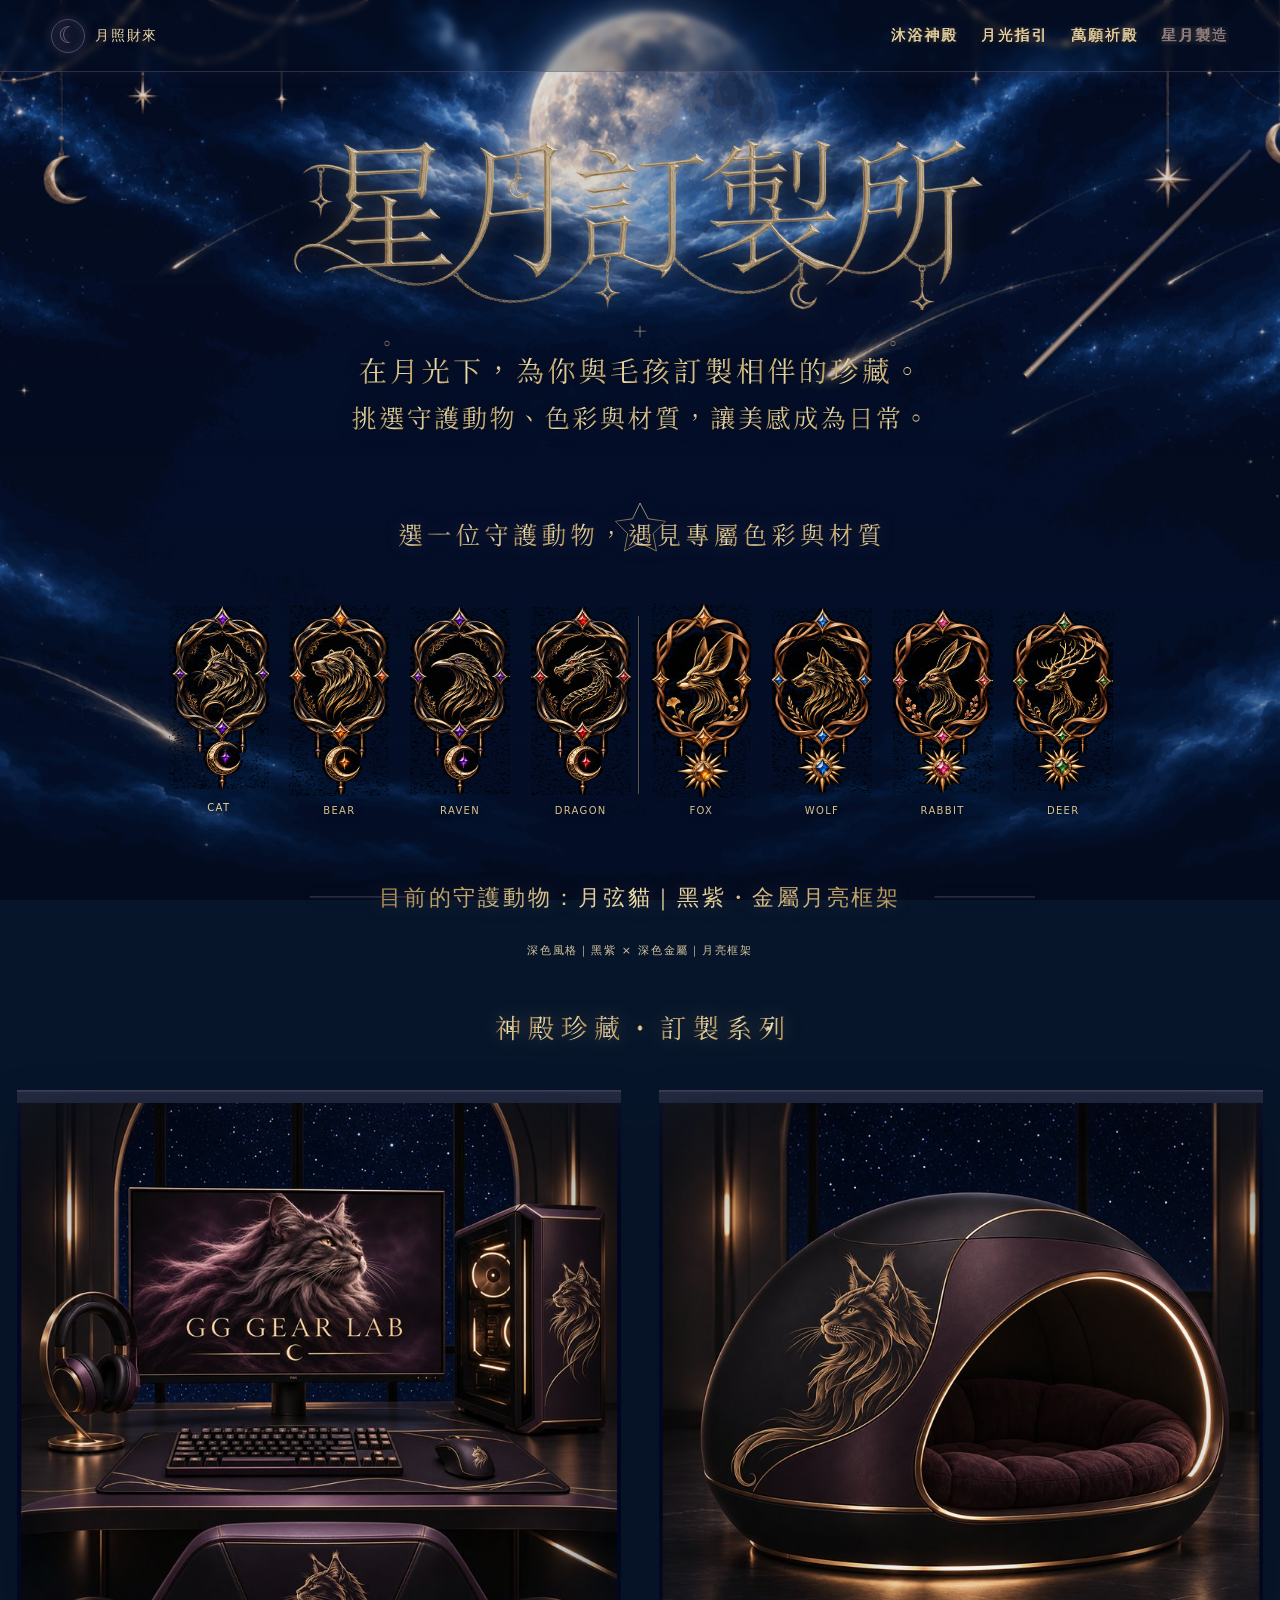
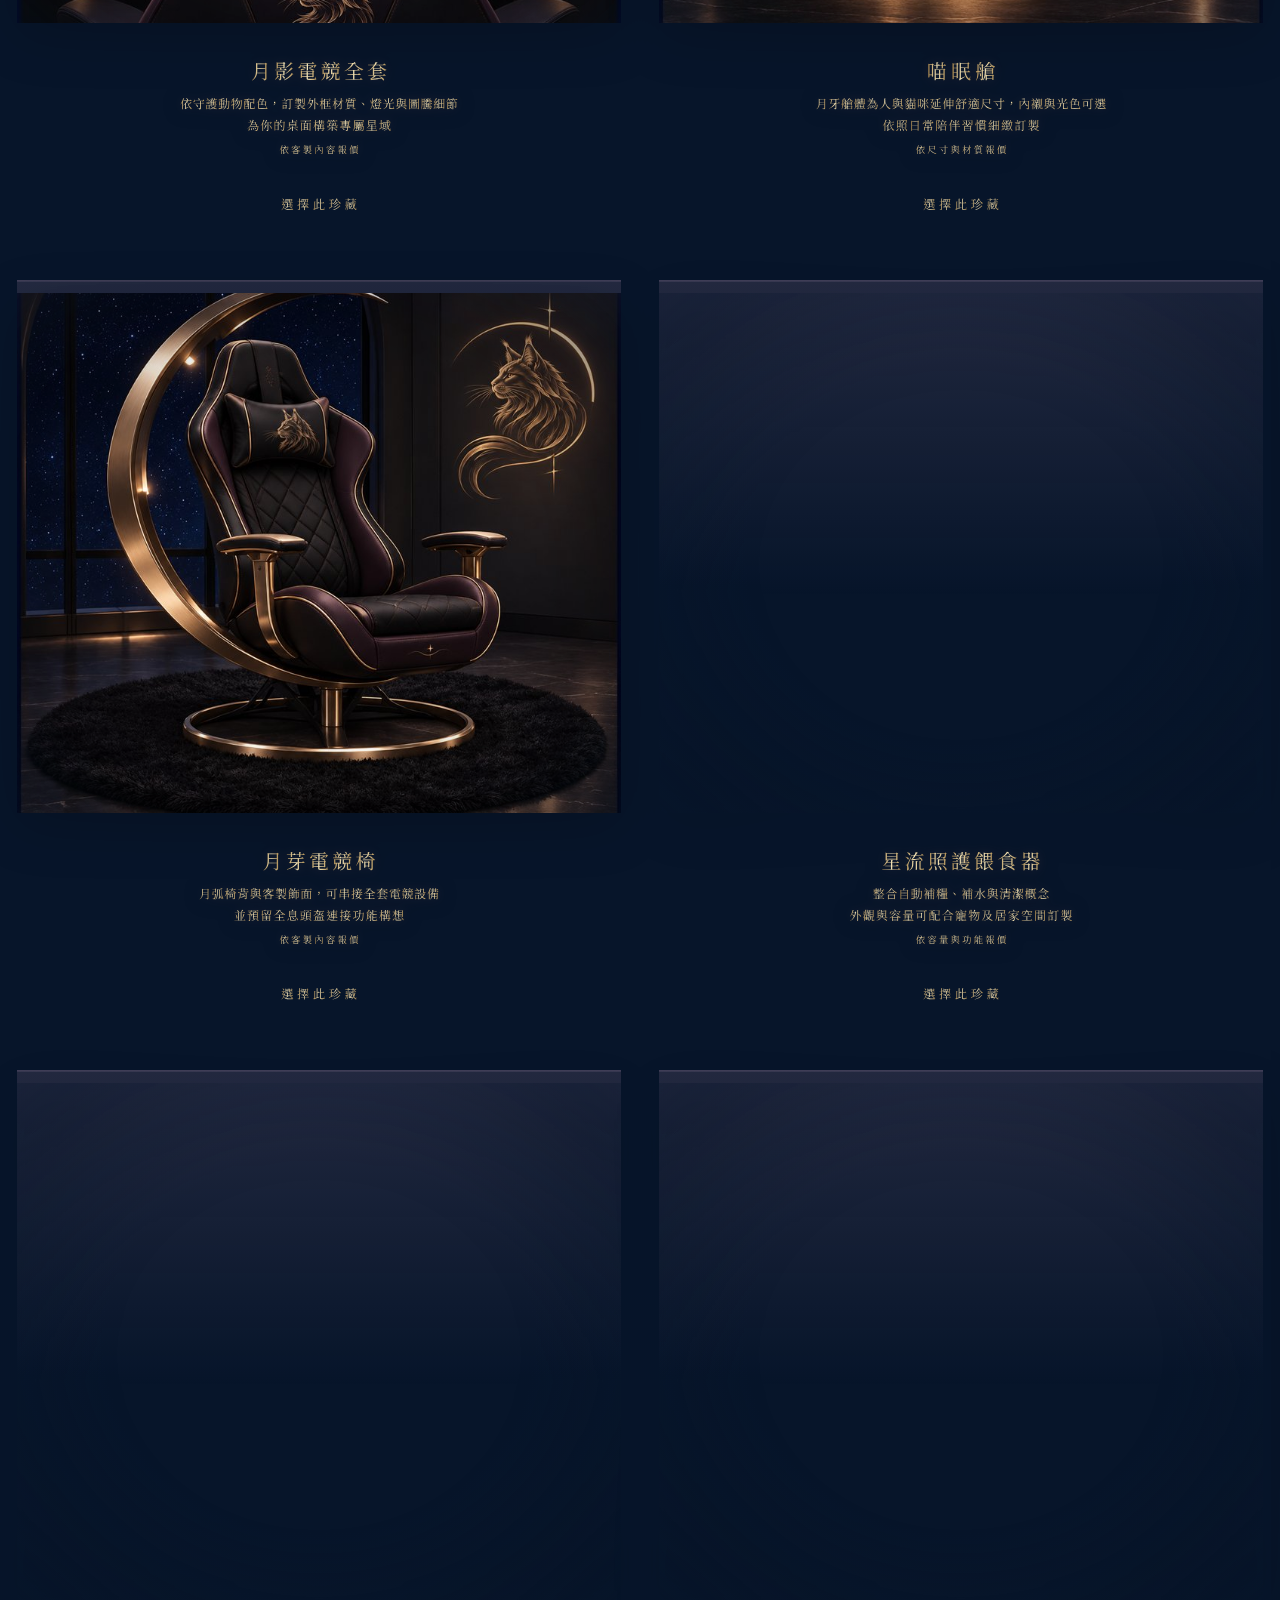
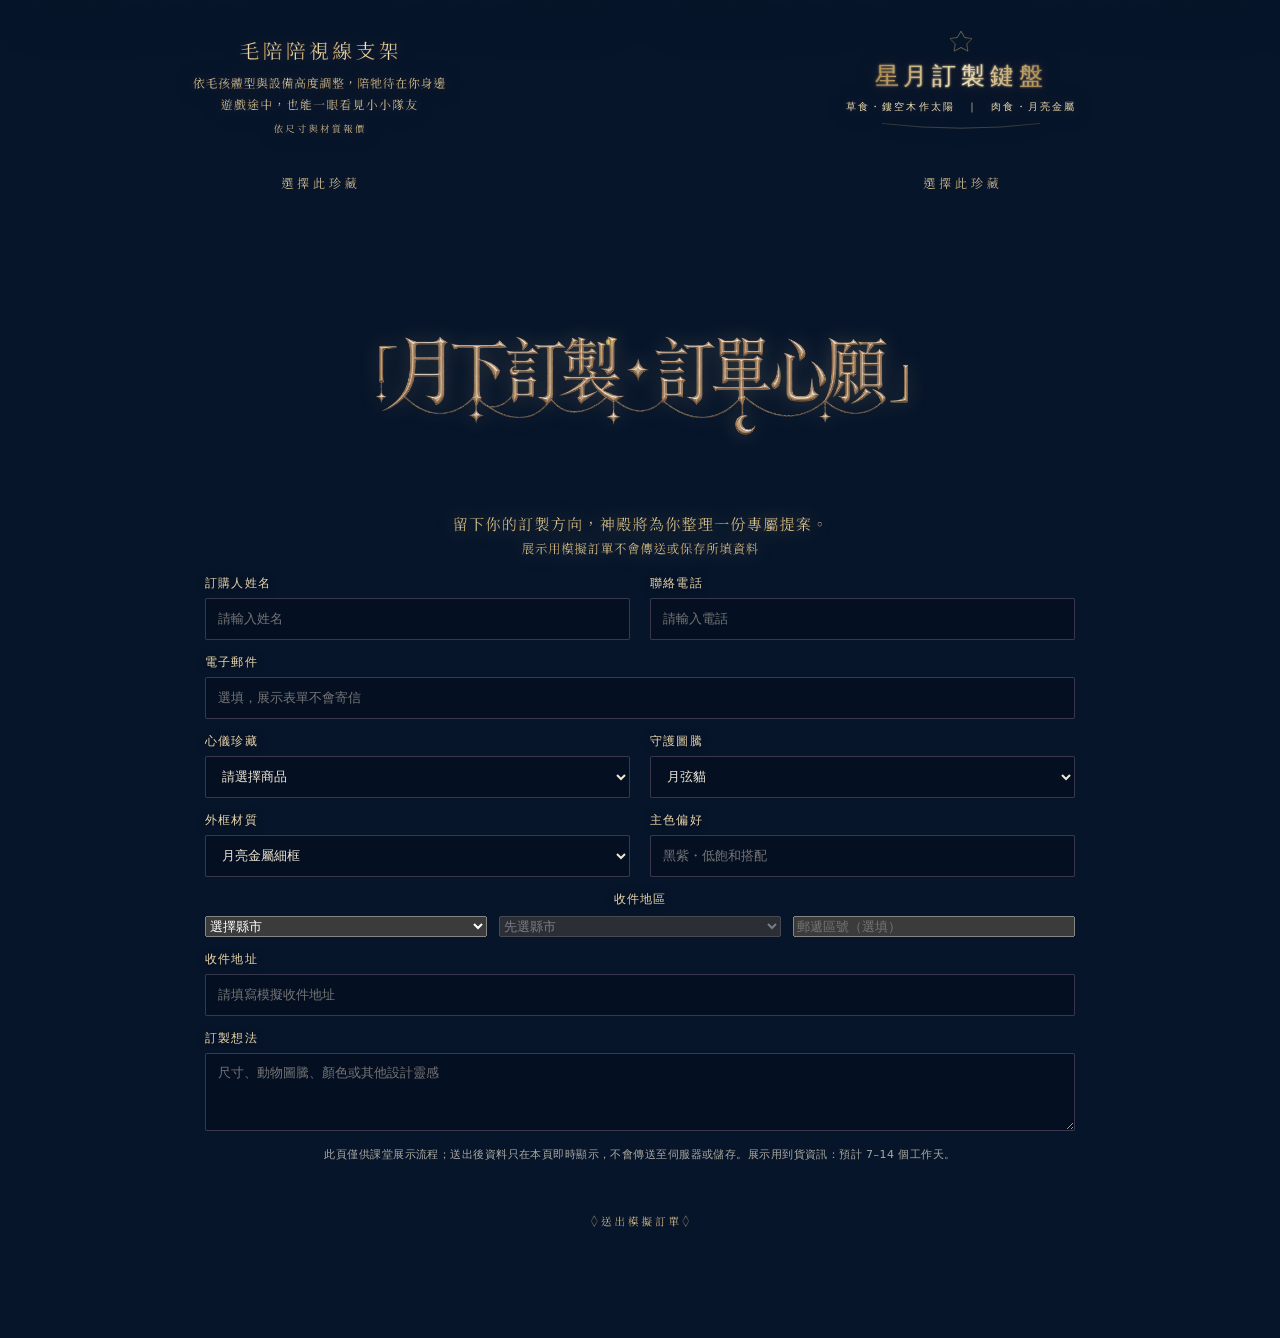
==== atelier/index.html @ c48ae385 "Restore catalogue UTF-8 and soften portal light edges" ====
<!doctype html>
<html lang="zh-Hant">
<head>
<meta charset="utf-8"><meta name="viewport" content="width=device-width, initial-scale=1">
<meta name="theme-color" content="#07152a">
<meta name="description" content="星月製造｜為你與毛孩量身構想的月下訂製珍藏。">
<title>星月製造｜月照財來</title>
<link rel="stylesheet" href="../sanctuary.css?v=20261123">
<link rel="stylesheet" href="../atmosphere.css?v=20261123">
<style>
:root{--animal:#71627f;--animal-soft:rgba(113,98,127,.24)}
body::after{background:linear-gradient(180deg,rgba(4,12,26,.1),rgba(4,12,26,.2) 48%,rgba(4,12,26,.34))}
.site-header{position:relative}
.atelier-main{width:min(1260px,calc(100% - 34px));margin:0 auto 60px}
.atelier-intro{text-align:center;padding:clamp(20px,4vw,42px) 0 10px}
.atelier-title-crop{display:block;width:min(760px,82vw);aspect-ratio:1200/310;overflow:hidden;margin:0 auto 2px;filter:drop-shadow(0 0 11px rgba(213,189,138,.3))}
.atelier-title{display:block;width:100%;height:100%;object-fit:cover;object-position:top}
.atelier-intro img.copy-art{display:block;width:min(920px,92vw);height:auto;margin:0 auto 6px;filter:drop-shadow(0 1px 8px rgba(0,0,0,.55))}
.animal-intro{margin:0 auto 18px;width:min(820px,92vw)}
.animal-intro img{display:block;width:100%;height:auto;filter:drop-shadow(0 0 8px var(--animal-soft))}
.animal-rail{display:flex;align-items:flex-start;justify-content:center;gap:clamp(9px,1.3vw,18px);width:min(100%,1040px);margin:10px auto 30px;padding:6px 0;flex-wrap:nowrap}
.animal-tab{position:relative;display:grid;justify-items:center;flex:0 0 104px;width:104px;min-width:104px;padding:0 3px 7px;border:0;background:none;color:#d5bd8a;cursor:pointer;transition:transform .25s ease,filter .25s ease}
.animal-tab[data-animal="fox"]::before{content:"";position:absolute;left:-10px;top:12px;height:178px;border-left:1px solid rgba(213,189,138,.42);box-shadow:1px 0 0 rgba(0,0,0,.38)}
.animal-art{display:block;width:100px;height:194px;margin-bottom:7px;overflow:visible}
.animal-art::before,.animal-art::after{display:none}
.animal-tag-asset{display:block;width:100%;height:100%;object-fit:contain}
.animal-label{color:#d8c38f;font:10px/1.2 system-ui,sans-serif;letter-spacing:.13em;text-shadow:0 1px 8px #020817}
.animal-tab[aria-pressed="true"] .animal-label{color:#f0d394}
.animal-tab:hover,.animal-tab:focus-visible,.animal-tab[aria-pressed="true"]{transform:translateY(-3px)}
.animal-tab:focus-visible{outline:1px solid #d5bd8a;outline-offset:4px;border-radius:3px}
.animal-welcome{width:min(790px,94vw);margin:0 auto 18px;text-align:center;color:#eadab8;font:13px/1.8 "Noto Serif TC","Songti TC","PMingLiU",serif;letter-spacing:.08em;text-shadow:0 1px 10px #020817}
.animal-welcome-art{display:block;width:min(790px,94vw);height:auto;margin:0 auto 18px;filter:drop-shadow(0 0 8px var(--animal-soft))}
.animal-material-note{margin:-8px auto 20px;color:#d8c79f;font:11px/1.8 system-ui,sans-serif;letter-spacing:.16em;text-align:center}
.section-art{display:block;width:min(560px,72vw);height:auto;margin:14px auto 22px;filter:drop-shadow(0 0 9px rgba(213,189,138,.28))}
.order-title-art{display:block;width:min(760px,86vw);height:auto;object-fit:contain;margin:14px auto 22px;filter:drop-shadow(0 0 10px rgba(213,189,138,.34))}
.product-grid{display:grid;grid-template-columns:repeat(2,minmax(0,1fr));gap:clamp(18px,3vw,40px);align-items:start}
.product{--product-accent:var(--animal);position:relative;min-width:0;text-align:center;padding:12px 0 15px;border-top:1px solid color-mix(in srgb,var(--animal) 54%,transparent);box-shadow:inset 0 1px 0 var(--animal-soft);background:linear-gradient(180deg,var(--animal-soft),transparent 42%);transition:border-color .45s ease,box-shadow .45s ease,background .45s ease}
.product-media{position:relative;overflow:visible;margin:0 auto 12px;line-height:0;filter:drop-shadow(0 12px 26px rgba(0,0,0,.2))}
.product-media::after{content:"";position:absolute;inset:0;pointer-events:none;background:radial-gradient(ellipse 74% 76% at center,transparent 48%,rgba(7,21,42,.18) 69%,rgba(7,21,42,.58) 100%);-webkit-mask-image:radial-gradient(ellipse 86% 88% at center,#000 48%,rgba(0,0,0,.85) 72%,transparent 100%);mask-image:radial-gradient(ellipse 86% 88% at center,#000 48%,rgba(0,0,0,.85) 72%,transparent 100%);mix-blend-mode:multiply}
.product-media img{display:block;width:100%;height:auto;max-height:520px;object-fit:cover;transition:transform .65s ease;-webkit-mask-image:radial-gradient(ellipse 86% 88% at center,#000 48%,rgba(0,0,0,.94) 63%,rgba(0,0,0,.66) 80%,transparent 100%);mask-image:radial-gradient(ellipse 86% 88% at center,#000 48%,rgba(0,0,0,.94) 63%,rgba(0,0,0,.66) 80%,transparent 100%)}
.product:hover .product-media img{transform:scale(1.018)}
.product h3{margin:7px 0 4px;color:#f0dfb6;font:400 clamp(17px,2.1vw,23px)/1.5 "Noto Serif TC","Songti TC","PMingLiU",serif;letter-spacing:.12em;text-shadow:0 1px 12px #020817}
.product p{max-width:490px;margin:4px auto 0;color:rgba(239,229,207,.9);font:13px/1.9 "Noto Serif TC","Songti TC","PMingLiU",serif;letter-spacing:.06em;text-shadow:0 1px 10px #020817}
.product .price{margin-top:6px;color:#ddc99c;font-size:12px;letter-spacing:.1em}
.product-copy-art{display:block;width:min(620px,96%);height:auto;margin:4px auto 3px;filter:drop-shadow(0 1px 9px rgba(0,0,0,.55)) drop-shadow(0 0 5px var(--animal-soft))}
.product button,.order-submit{margin:12px 0 0;padding:9px 17px;border:1px solid color-mix(in srgb,var(--animal) 68%,transparent);background:rgba(5,14,28,.22);color:#f2e5c7;font:12px "Noto Serif TC","Songti TC","PMingLiU",serif;letter-spacing:.12em;cursor:pointer;transition:background .3s,box-shadow .3s,transform .3s}
.product button,.order-submit{border:0;background:transparent;padding:2px 8px}
.product button img,.order-submit img{display:block;width:180px;max-width:52vw;height:auto;margin:auto;transition:filter .3s,transform .3s}
.product button:hover,.product button:focus-visible,.order-submit:hover,.order-submit:focus-visible{background:rgba(5,14,28,.46);box-shadow:0 0 19px var(--animal-soft);transform:translateY(-2px);outline:none}
.product button:hover img,.product button:focus-visible img,.order-submit:hover img,.order-submit:focus-visible img{filter:drop-shadow(0 0 9px var(--animal));transform:scale(1.035)}
.order-area{width:min(890px,100%);margin:54px auto 0;padding:14px 10px 28px}
.order-area>img{display:block;width:min(580px,82vw);height:auto;margin:0 auto 4px;filter:drop-shadow(0 0 9px rgba(213,189,138,.28))}
.order-intro{margin:0 auto 24px;text-align:center;color:rgba(239,229,207,.9);font:12px/2 "Noto Serif TC","Songti TC","PMingLiU",serif;letter-spacing:.08em;text-shadow:0 1px 10px #020817}
.order-intro-art{display:block;width:min(760px,88vw);height:auto;margin:0 auto 22px;filter:drop-shadow(0 1px 8px rgba(0,0,0,.5))}
.order-form{display:grid;grid-template-columns:repeat(2,minmax(0,1fr));gap:14px 20px}
.field{display:grid;gap:6px;text-align:left}
.field.wide{grid-column:1/-1}
.field label,.legend{color:#e8d6ad;font:12px "Noto Serif TC","Songti TC","PMingLiU",serif;letter-spacing:.1em;text-shadow:0 1px 8px #020817}
.field input,.field select,.field textarea{width:100%;min-height:42px;padding:10px 12px;border:1px solid color-mix(in srgb,var(--animal) 48%,transparent);border-radius:2px;background:rgba(4,13,28,.58);color:#f0e7d5;font:13px system-ui,sans-serif;outline:none}
.field textarea{min-height:78px;resize:vertical}
.field input:focus,.field select:focus,.field textarea:focus{border-color:var(--animal);box-shadow:0 0 12px var(--animal-soft)}
.field select option{background:#0b1729;color:#f0e7d5}
.order-form fieldset{grid-column:1/-1;margin:0;padding:0;border:0}
.address-grid{display:grid;grid-template-columns:repeat(3,minmax(0,1fr));gap:12px;margin-top:8px}
.form-note{grid-column:1/-1;margin:0;color:rgba(230,221,204,.74);font:11px/1.8 system-ui,sans-serif;letter-spacing:.04em}
.order-submit{grid-column:1/-1;justify-self:center;padding:11px 30px}
.confirmation{display:none;margin:22px auto 0;text-align:center;color:#f0dfb6;line-height:1.9;text-shadow:0 1px 10px #020817}
.confirmation.visible{display:block}
.confirmation img{display:block;width:min(720px,90vw);height:auto;margin:0 auto 10px}
.hidden-label{position:absolute;width:1px;height:1px;overflow:hidden;clip:rect(0,0,0,0);white-space:nowrap}
.atelier-footer{margin-top:20px;text-align:center;color:rgba(235,223,199,.68);font:10px/1.9 system-ui,sans-serif;letter-spacing:.12em}
@media(max-width:700px){.atelier-main{width:calc(100% - 22px)}.product-grid{grid-template-columns:1fr;max-width:560px;margin-inline:auto;gap:27px}.animal-rail{display:grid;grid-template-columns:repeat(4,minmax(0,1fr));justify-content:stretch;gap:7px 3px;overflow:visible;scrollbar-width:none;width:100%;margin:8px auto 24px}.animal-tab{flex:none;width:auto;min-width:0;padding:0 1px 5px}.animal-art{width:min(100%,64px);height:124px}.animal-label{font-size:8px;letter-spacing:.08em}.animal-tab[data-animal="fox"]::before{display:none}.animal-tab:nth-child(n+5){border-top:1px solid rgba(213,189,138,.18);padding-top:7px}.order-form{grid-template-columns:1fr}.field.wide,.order-form fieldset,.form-note,.order-submit{grid-column:1}.address-grid{grid-template-columns:1fr}.order-area{margin-top:35px;padding-inline:2px}}
@media(prefers-reduced-motion:reduce){.product-media img,.animal-tab,.product button,.order-submit{transition:none}}
</style>
</head>
<body>
<header class="site-header">
  <a class="brand" href="../index.html" aria-label="返回月照財來中堂"><span class="brand-moon" aria-hidden="true">☾</span><span class="brand-name">月照財來</span></a>
  <nav class="site-nav" aria-label="主要導覽">
    <a class="nav-link" href="../bathing/">沐浴神殿</a><a class="nav-link" href="../revelation/">月光指引</a><a class="nav-link" href="../wishes/">萬願祈殿</a><a class="nav-link" href="./" aria-current="page">星月製造</a>
  </nav>
</header>
<main class="atelier-main" id="main">
  <section class="atelier-intro" aria-label="星月製造介紹">
    <span class="atelier-title-crop"><img class="atelier-title" src="../assets/catalog/title-atelier.png?v=20261119" alt="星月製造"></span>
    <img class="copy-art" src="../assets/art/atelier-intro.svg?v=20261119" alt="在月光下，為你與毛孩訂製相伴的珍藏。挑選守護動物、色彩與材質，讓美感成為日常。">
  </section>
  <section class="animal-intro" aria-label="挑選守護動物"><img src="../assets/art/choose-animal.svg?v=20261119" alt="選一位守護動物，查看牠的專屬色彩與材質靈感。"></section>
  <nav class="animal-rail" id="animalRail" aria-label="守護動物">
    <button class="animal-tab" type="button" data-animal="cat" data-name="月弦貓" aria-pressed="true" aria-label="選擇月弦貓"><span class="animal-art"><img class="animal-tag-asset" src="../assets/art/animal-tag-cat.png?v=20261120c" alt="" aria-hidden="true"></span><span class="animal-label">CAT</span></button>
    <button class="animal-tab" type="button" data-animal="bear" data-name="暮棕熊" aria-pressed="false" aria-label="選擇暮棕熊"><span class="animal-art"><img class="animal-tag-asset" src="../assets/art/animal-tag-bear.png?v=20261120c" alt="" aria-hidden="true"></span><span class="animal-label">BEAR</span></button>
    <button class="animal-tab" type="button" data-animal="raven" data-name="星夜鴉" aria-pressed="false" aria-label="選擇星夜鴉"><span class="animal-art"><img class="animal-tag-asset" src="../assets/art/animal-tag-raven.png?v=20261120c" alt="" aria-hidden="true"></span><span class="animal-label">RAVEN</span></button>
    <button class="animal-tab" type="button" data-animal="dragon" data-name="曜焰龍" aria-pressed="false" aria-label="選擇曜焰龍"><span class="animal-art"><img class="animal-tag-asset" src="../assets/art/animal-tag-dragon.png?v=20261120c" alt="" aria-hidden="true"></span><span class="animal-label">DRAGON</span></button>
    <button class="animal-tab" type="button" data-animal="fox" data-name="琥珀狐" aria-pressed="false" aria-label="選擇琥珀狐"><span class="animal-art"><img class="animal-tag-asset" src="../assets/art/animal-tag-fox.png?v=20261120c" alt="" aria-hidden="true"></span><span class="animal-label">FOX</span></button>
    <button class="animal-tab" type="button" data-animal="wolf" data-name="霜狼" aria-pressed="false" aria-label="選擇霜狼"><span class="animal-art"><img class="animal-tag-asset" src="../assets/art/animal-tag-wolf.png?v=20261120c" alt="" aria-hidden="true"></span><span class="animal-label">WOLF</span></button>
    <button class="animal-tab" type="button" data-animal="rabbit" data-name="月桂兔" aria-pressed="false" aria-label="選擇月桂兔"><span class="animal-art"><img class="animal-tag-asset" src="../assets/art/animal-tag-rabbit.png?v=20261120c" alt="" aria-hidden="true"></span><span class="animal-label">RABBIT</span></button>
    <button class="animal-tab" type="button" data-animal="deer" data-name="森語鹿" aria-pressed="false" aria-label="選擇森語鹿"><span class="animal-art"><img class="animal-tag-asset" src="../assets/art/animal-tag-deer.png?v=20261120c" alt="" aria-hidden="true"></span><span class="animal-label">DEER</span></button>
  </nav>
  <img class="animal-welcome-art" id="animalWelcome" src="../assets/art/animal-current.svg?v=20261119" alt="目前的守護圖騰：月弦貓｜銀紫月色・金屬細節" aria-live="polite">
  <p class="animal-material-note" id="animalMaterialNote">深色系・月亮金屬・銀紫微光</p>
  <img class="section-art" src="../assets/art/products-title.svg?v=20261119" alt="神殿珍藏・訂製系列">
  <section class="product-grid" aria-label="星月訂製商品">
    <article class="product" data-product="gaming">
      <figure class="product-media"><img src="../assets/catalog/gaming-set.jpg" alt="月夜主題電競桌、螢幕與電腦主機" loading="lazy" decoding="async"></figure>
      <img class="product-copy-art" src="../assets/art/product-gaming.svg?v=20261119" alt="月影電競全套。依守護動物配色，訂製外框材質、燈光與圖騰細節，為桌面構築專屬星域。依客製內容報價。"><button type="button" data-select-product="月影電競全套" aria-label="選擇月影電競全套"><img src="../assets/art/cta-select.svg?v=20261119" alt="選擇此珍藏"></button>
    </article>
    <article class="product" data-product="pod">
      <figure class="product-media"><img src="../assets/catalog/sleep-pod.jpg" alt="月牙形人寵共用喵眠艙" loading="lazy" decoding="async"></figure>
      <img class="product-copy-art" src="../assets/art/product-pod.svg?v=20261119" alt="喵眠艙。月牙艙體為人與貓咪延伸舒適尺寸，內襯與光色可選，依照陪伴習慣細緻訂製。依尺寸與材質報價。"><button type="button" data-select-product="喵眠艙" aria-label="選擇喵眠艙"><img src="../assets/art/cta-select.svg?v=20261119" alt="選擇此珍藏"></button>
    </article>
    <article class="product" data-product="chair">
      <figure class="product-media"><img src="../assets/catalog/crescent-chair.jpg" alt="附星月裝飾的月芽形電競椅" loading="lazy" decoding="async"></figure>
      <img class="product-copy-art" src="../assets/art/product-chair.svg?v=20261119" alt="月芽電競椅。月弧椅背與客製飾面，可串接全套電競設備並預留全息頭盔連接功能構想。依客製內容報價。"><button type="button" data-select-product="月芽電競椅" aria-label="選擇月芽電競椅"><img src="../assets/art/cta-select.svg?v=20261119" alt="選擇此珍藏"></button>
    </article>
    <article class="product" data-product="feeder">
      <figure class="product-media"><img src="../assets/catalog/smart-feeder.jpg" alt="自動補糧補水並具清潔功能的智慧寵物餵食器" loading="lazy" decoding="async"></figure>
      <img class="product-copy-art" src="../assets/art/product-feeder.svg?v=20261119" alt="星流照護餵食器。整合自動補糧、補水與清潔概念，外觀與容量可配合寵物及居家空間訂製。依容量與功能報價。"><button type="button" data-select-product="星流照護餵食器" aria-label="選擇星流照護餵食器"><img src="../assets/art/cta-select.svg?v=20261119" alt="選擇此珍藏"></button>
    </article>
    <article class="product" data-product="companion">
      <figure class="product-media"><img src="../assets/catalog/companion-stand.jpg" alt="可依寵物體型調整的陪伴支架" loading="lazy" decoding="async"></figure>
      <img class="product-copy-art" src="../assets/art/product-companion.svg?v=20261119" alt="毛陪陪視線支架。依毛孩體型與設備高度調整，遊戲途中也能一眼看見小小隊友。依尺寸與材質報價。"><button type="button" data-select-product="毛陪陪視線支架" aria-label="選擇毛陪陪視線支架"><img src="../assets/art/cta-select.svg?v=20261119" alt="選擇此珍藏"></button>
    </article>
    <article class="product" data-product="keyboard">
      <figure class="product-media"><img src="../assets/catalog/gaming-set.jpg" alt="黑曜石外觀與爪刺鏤空金屬支架的客製電競鍵盤" loading="lazy" decoding="async"></figure>
      <img class="product-copy-art" src="../assets/art/product-keyboard.svg?v=20261120b" alt="星月訂製鍵盤。按鍵、木作或金屬支架與燈光依守護動物主題搭配。"><button type="button" data-select-product="星月訂製鍵盤" aria-label="選擇星月訂製鍵盤"><img src="../assets/art/cta-select.svg?v=20261119" alt="選擇此珍藏"></button>
    </article>
  </section>
  <section class="order-area" id="order">
    <img class="order-title-art" src="../assets/catalog/title-order.png?v=20261119" alt="月下訂製・訂單心願">
    <img class="order-intro-art" src="../assets/art/order-intro.svg?v=20261119" alt="留下你的訂製方向，神殿將為你整理一份專屬提案。展示用模擬訂單不會傳送或保存所填資料。">
    <form class="order-form" id="orderForm">
      <div class="field"><label for="customerName">訂購人姓名</label><input id="customerName" name="customerName" autocomplete="name" required placeholder="請輸入姓名"></div>
      <div class="field"><label for="customerPhone">聯絡電話</label><input id="customerPhone" name="customerPhone" type="tel" autocomplete="tel" required placeholder="請輸入電話"></div>
      <div class="field wide"><label for="customerEmail">電子郵件</label><input id="customerEmail" name="customerEmail" type="email" autocomplete="email" placeholder="選填，展示表單不會寄信"></div>
      <div class="field"><label for="productChoice">心儀珍藏</label><select id="productChoice" name="product" required><option value="">請選擇商品</option><option>月影電競全套</option><option>喵眠艙</option><option>月芽電競椅</option><option>星流照護餵食器</option><option>毛陪陪視線支架</option><option>星月訂製鍵盤</option></select></div>
      <div class="field"><label for="animalChoice">守護圖騰</label><select id="animalChoice" name="animal"><option>月弦貓</option><option>琥珀狐</option><option>霜狼</option><option>月桂兔</option><option>森語鹿</option><option>暮棕熊</option><option>星夜鴉</option><option>曜焰龍</option></select></div>
      <div class="field"><label for="frameChoice">外框材質</label><select id="frameChoice" name="frame"><option>月亮金屬細框</option><option>鏤空木作太陽框架</option><option>依商品建議</option></select></div>
      <div class="field"><label for="colorChoice">主色偏好</label><input id="colorChoice" name="color" placeholder="例：森林綠、琥珀橘"></div>
      <fieldset class="wide"><legend class="legend">收件地區</legend><div class="address-grid">
        <label class="hidden-label" for="county">縣市</label><select id="county" name="county" required><option value="">選擇縣市</option></select>
        <label class="hidden-label" for="district">行政區</label><select id="district" name="district" required disabled><option value="">先選縣市</option></select>
        <label class="hidden-label" for="postal">郵遞區號（選填）</label><input id="postal" name="postal" inputmode="numeric" placeholder="郵遞區號（選填）">
      </div></fieldset>
      <div class="field wide"><label for="address">收件地址</label><input id="address" name="address" autocomplete="street-address" required placeholder="請填寫模擬收件地址"></div>
      <div class="field wide"><label for="notes">訂製想法</label><textarea id="notes" name="notes" placeholder="尺寸、動物圖騰、顏色或其他設計靈感"></textarea></div>
      <p class="form-note">此頁僅供課堂展示流程；送出後資料只在本頁即時顯示，不會傳送至伺服器或儲存。展示用到貨資訊：預計 7–14 個工作天。</p>
      <button class="order-submit" type="submit" aria-label="送出模擬訂單"><img src="../assets/art/cta-submit.svg?v=20261119" alt="送出模擬訂單"></button>
    </form>
    <div class="confirmation" id="confirmation" role="status" aria-live="polite"></div>
  </section>
  <footer class="atelier-footer" aria-label="月照眾生，財歸神殿"></footer>
</main>
<script>
(()=>{
 const animals={cat:['#71627f','黑紫・金屬月亮框架'],fox:['#a08a69','淺沙岩大地色・木作太陽框架'],wolf:['#7188a2','黑藍霧色・金屬月亮框架'],rabbit:['#bd929c','白粉沙漠玫瑰・木作太陽框架'],deer:['#929e82','白綠鼠尾草・木作太陽框架'],bear:['#80644f','深咖啡大地色・金屬月亮框架'],raven:['#6c6b82','深靛灰紫・金屬月亮框架'],dragon:['#925b61','黑紅酒紅・金屬月亮框架']};
 const paletteNames={cat:'黑紫',fox:'沙岩駝色',wolf:'黑藍',rabbit:'沙漠玫瑰粉',deer:'鼠尾草綠',bear:'咖啡大地色',raven:'深靛灰紫',dragon:'黑紅酒紅'};
 const names={cat:'月弦貓',fox:'琥珀狐',wolf:'霜狼',rabbit:'月桂兔',deer:'森語鹿',bear:'暮棕熊',raven:'星夜鴉',dragon:'曜焰龍'};
 const art={
  gaming:{fox:'../assets/catalog/wood-gaming-fox.jpg?v=20261120g',rabbit:'../assets/catalog/wood-gaming-rabbit.jpg?v=20261120g',deer:'../assets/catalog/wood-gaming-deer.jpg?v=20261120g'},
  keyboard:{fox:'../assets/catalog/wood-keyboard-fox.jpg?v=20261120g',rabbit:'../assets/catalog/wood-keyboard-rabbit.jpg?v=20261120g',deer:'../assets/catalog/wood-keyboard-deer.jpg?v=20261120g'},
  pod:{fox:'../assets/catalog/wood-pod-fox.jpg?v=20261120g',rabbit:'../assets/catalog/wood-pod-rabbit.jpg?v=20261120g',deer:'../assets/catalog/wood-pod-deer.jpg?v=20261120g'},
  chair:{fox:'../assets/catalog/crescent-chair-fox.jpg?v=20261120g',rabbit:'../assets/catalog/crescent-chair-herbivore.jpg?v=20261120g',deer:'../assets/catalog/crescent-chair-deer.jpg?v=20261120g'},
  feeder:{fox:'../assets/catalog/wood-feeder-fox.jpg?v=20261120g',rabbit:'../assets/catalog/wood-feeder-rabbit.jpg?v=20261120g',deer:'../assets/catalog/wood-feeder-deer.jpg?v=20261120g',cat:'../assets/catalog/cat-feeder.jpg?v=20261120h',wolf:'../assets/catalog/wolf-feeder.jpg?v=20261120h',bear:'../assets/catalog/bear-feeder.jpg?v=20261120h',raven:'../assets/catalog/raven-feeder.jpg?v=20261120h',dragon:'../assets/catalog/dragon-feeder.jpg?v=20261120h'},
  companion:{fox:'../assets/catalog/fox-companion.jpg?v=20261120g',rabbit:'../assets/catalog/rabbit-companion.jpg?v=20261120g',deer:'../assets/catalog/deer-companion.jpg?v=20261120g',carnivore:'../assets/catalog/companion-stand-carnivore.jpg?v=20261120f',herbivore:'../assets/catalog/companion-stand-herbivore.jpg?v=20261120f'}
 };
 const welcome=document.getElementById('animalWelcome');
 const note=document.getElementById('animalMaterialNote');
 const darkAnimals=new Set(['cat','wolf','bear','raven','dragon']);
 const catOverrides={gaming:'../assets/catalog/cat-gaming.jpg?v=20261120h',keyboard:'../assets/catalog/cat-keyboard.jpg?v=20261120h',chair:'../assets/catalog/cat-chair.jpg?v=20261120h',pod:'../assets/catalog/cat-pod.jpg?v=20261120h',companion:'../assets/catalog/cat-companion.jpg?v=20261120h'};
 const validAnimal=key=>Object.hasOwn(animals,key);
 function chooseAnimal(key,save=true){
   if(!validAnimal(key))key='cat';
   const [accent,desc]=animals[key],lightTheme=key==='fox'||key==='rabbit'||key==='deer',diet=lightTheme?'light':'dark';
   document.documentElement.style.setProperty('--animal',accent);document.documentElement.style.setProperty('--animal-soft',accent+'44');
   document.documentElement.dataset.animal=key;document.body.dataset.diet=diet;
   document.querySelectorAll('.animal-tab').forEach(tab=>tab.setAttribute('aria-pressed',String(tab.dataset.animal===key)));
   document.querySelectorAll('.product').forEach(card=>{
     const kind=card.dataset.product,variants=art[kind],img=card.querySelector('.product-media img');if(!variants||!img)return;
     const src=(key==='cat'?catOverrides[kind]:null)||variants[key]||(darkAnimals.has(key)?`../assets/catalog/${key}-${kind}.jpg?v=20261120g`:null)||(lightTheme?(variants.herbivore||variants.rabbit||variants.deer):variants.carnivore)||variants.carnivore;
     if(src){img.src=src;img.alt=`${names[key]}主題的${card.querySelector('.product-copy-art')?.alt?.split('。')[0]||'訂製商品'}，配合${desc}設計。`}
   });
   const line=`目前的守護動物：${names[key]}｜${desc}`;welcome.alt=line;
   welcome.src='data:image/svg+xml;charset=UTF-8,'+encodeURIComponent(`<svg xmlns="http://www.w3.org/2000/svg" viewBox="0 0 1100 100"><defs><linearGradient id="g" x1="0" x2="1"><stop stop-color="#a98b52"/><stop offset=".5" stop-color="#f0dfa9"/><stop offset="1" stop-color="#b9985b"/></linearGradient></defs><path d="M90 52h150m720 0h150" stroke="${accent}" fill="none" opacity=".85"/><text x="550" y="64" text-anchor="middle" fill="url(#g)" font-family="Noto Serif TC,BiauKai,KaiTi,serif" font-size="31" letter-spacing="4">${line}</text></svg>`);
   note.textContent=lightTheme?`淺色風格｜木作 70%・${paletteNames[key]} 20%・暖白 10%｜太陽木架`:`深色風格｜${paletteNames[key]} × 深色金屬｜月亮框架`;
   document.getElementById('animalChoice').value=names[key];
   document.getElementById('frameChoice').value=lightTheme?'鏤空木作太陽框架':'月亮金屬細框';
   document.getElementById('colorChoice').placeholder=`${paletteNames[key]}・低飽和搭配`;
   if(save){try{localStorage.setItem('amoAnimalTheme',key)}catch{}}
 }
 document.querySelectorAll('.animal-tab').forEach(tab=>tab.addEventListener('click',()=>chooseAnimal(tab.dataset.animal)));
 let saved='cat';try{saved=localStorage.getItem('amoAnimalTheme')||'cat'}catch{}chooseAnimal(saved,false);
 document.querySelectorAll('[data-select-product]').forEach(button=>button.addEventListener('click',()=>{document.getElementById('productChoice').value=button.dataset.selectProduct;document.getElementById('order').scrollIntoView({behavior:'smooth',block:'start'});document.getElementById('customerName').focus({preventScroll:true});}));
 const areas={'臺北市':'中正區,大同區,中山區,松山區,大安區,萬華區,信義區,士林區,北投區,內湖區,南港區,文山區','新北市':'板橋區,三重區,中和區,永和區,新莊區,新店區,土城區,蘆洲區,樹林區,汐止區,淡水區,五股區,泰山區,林口區,深坑區,石碇區,坪林區,三芝區,石門區,八里區,平溪區,雙溪區,貢寮區,金山區,萬里區,烏來區','桃園市':'桃園區,中壢區,大溪區,楊梅區,蘆竹區,大園區,龜山區,八德區,龍潭區,平鎮區,新屋區,觀音區,復興區','臺中市':'中區,東區,南區,西區,北區,西屯區,南屯區,北屯區,豐原區,大里區,太平區,清水區,沙鹿區,大甲區,霧峰區,烏日區,神岡區,大肚區,大雅區,后里區,東勢區,新社區,潭子區,石岡區,外埔區,大安區,和平區','臺南市':'中西區,東區,南區,北區,安平區,安南區,永康區,歸仁區,新化區,左鎮區,玉井區,楠西區,南化區,仁德區,關廟區,龍崎區,官田區,麻豆區,佳里區,西港區,七股區,將軍區,學甲區,北門區,新營區,後壁區,白河區,東山區,六甲區,下營區,柳營區,鹽水區,善化區,大內區,山上區,新市區,安定區','高雄市':'新興區,前金區,苓雅區,鹽埕區,鼓山區,旗津區,前鎮區,三民區,楠梓區,小港區,左營區,仁武區,大社區,岡山區,路竹區,阿蓮區,田寮區,燕巢區,橋頭區,梓官區,彌陀區,永安區,湖內區,鳳山區,大寮區,林園區,鳥松區,大樹區,旗山區,美濃區,六龜區,內門區,杉林區,甲仙區,桃源區,那瑪夏區,茂林區,茄萣區','基隆市':'仁愛區,信義區,中正區,中山區,安樂區,暖暖區,七堵區','新竹市':'東區,北區,香山區','嘉義市':'東區,西區','新竹縣':'竹北市,竹東鎮,新埔鎮,關西鎮,湖口鄉,新豐鄉,芎林鄉,橫山鄉,北埔鄉,寶山鄉,峨眉鄉,尖石鄉,五峰鄉','苗栗縣':'苗栗市,頭份市,竹南鎮,後龍鎮,通霄鎮,苑裡鎮,卓蘭鎮,造橋鄉,西湖鄉,頭屋鄉,公館鄉,銅鑼鄉,三義鄉,大湖鄉,獅潭鄉,三灣鄉,南庄鄉,泰安鄉','彰化縣':'彰化市,員林市,鹿港鎮,和美鎮,田中鎮,溪湖鎮,二林鎮,北斗鎮,花壇鄉,芬園鄉,大村鄉,永靖鄉,社頭鄉,埔心鄉,埔鹽鄉,秀水鄉,福興鄉,線西鄉,伸港鄉,芳苑鄉,大城鄉,竹塘鄉,溪州鄉,埤頭鄉,田尾鄉,二水鄉','南投縣':'南投市,埔里鎮,草屯鎮,竹山鎮,集集鎮,名間鄉,鹿谷鄉,中寮鄉,魚池鄉,國姓鄉,水里鄉,信義鄉,仁愛鄉','雲林縣':'斗六市,斗南鎮,虎尾鎮,西螺鎮,土庫鎮,北港鎮,古坑鄉,大埤鄉,莿桐鄉,林內鄉,二崙鄉,崙背鄉,麥寮鄉,東勢鄉,褒忠鄉,台西鄉,元長鄉,四湖鄉,口湖鄉,水林鄉','嘉義縣':'太保市,朴子市,布袋鎮,大林鎮,民雄鄉,溪口鄉,新港鄉,六腳鄉,東石鄉,義竹鄉,鹿草鄉,水上鄉,中埔鄉,竹崎鄉,梅山鄉,番路鄉,大埔鄉,阿里山鄉','屏東縣':'屏東市,潮州鎮,東港鎮,恆春鎮,萬丹鄉,長治鄉,麟洛鄉,九如鄉,里港鄉,鹽埔鄉,高樹鄉,萬巒鄉,內埔鄉,竹田鄉,新埤鄉,枋寮鄉,新園鄉,崁頂鄉,林邊鄉,南州鄉,佳冬鄉,琉球鄉,車城鄉,滿州鄉,枋山鄉,三地門鄉,霧臺鄉,瑪家鄉,泰武鄉,來義鄉,春日鄉,獅子鄉,牡丹鄉','宜蘭縣':'宜蘭市,羅東鎮,蘇澳鎮,頭城鎮,礁溪鄉,壯圍鄉,員山鄉,冬山鄉,五結鄉,三星鄉,大同鄉,南澳鄉','花蓮縣':'花蓮市,鳳林鎮,玉里鎮,新城鄉,吉安鄉,壽豐鄉,光復鄉,豐濱鄉,瑞穗鄉,富里鄉,秀林鄉,萬榮鄉,卓溪鄉','臺東縣':'臺東市,成功鎮,關山鎮,卑南鄉,鹿野鄉,池上鄉,東河鄉,長濱鄉,太麻里鄉,大武鄉,綠島鄉,海端鄉,延平鄉,金峰鄉,達仁鄉,蘭嶼鄉','澎湖縣':'馬公市,湖西鄉,白沙鄉,西嶼鄉,望安鄉,七美鄉','金門縣':'金城鎮,金湖鎮,金沙鎮,金寧鄉,烈嶼鄉,烏坵鄉','連江縣':'南竿鄉,北竿鄉,莒光鄉,東引鄉'};
 const county=document.getElementById('county'),district=document.getElementById('district');Object.keys(areas).forEach(name=>county.add(new Option(name,name)));
 county.addEventListener('change',()=>{district.replaceChildren(new Option('選擇行政區',''));(areas[county.value]||'').split(',').filter(Boolean).forEach(name=>district.add(new Option(name,name)));district.disabled=!county.value;});
 document.getElementById('orderForm').addEventListener('submit',event=>{event.preventDefault();if(!event.currentTarget.reportValidity())return;const data=new FormData(event.currentTarget);const confirmation=document.getElementById('confirmation');confirmation.innerHTML=`<img src="../assets/art/order-confirmation.svg?v=20261119" alt="訂單心願已收到"><span>展示用訂單：${escapeText(data.get('product'))}・${escapeText(data.get('animal'))}</span><br><span>收件地區：${escapeText(data.get('county'))}${escapeText(data.get('district'))}</span><br><strong>預計 7–14 個工作天到貨</strong><br><small>本次僅模擬送出，資料未傳送也未保存。</small>`;confirmation.classList.add('visible');confirmation.scrollIntoView({behavior:'smooth',block:'center'});event.currentTarget.reset();district.replaceChildren(new Option('先選縣市',''));district.disabled=true;});
 function escapeText(value){return String(value||'').replace(/[&<>"']/g,char=>({'&':'&amp;','<':'&lt;','>':'&gt;','"':'&quot;',"'":'&#39;'}[char]))}
})();
</script>
<script src="../assets/animal-theme.js?v=20261120g"></script>
</body></html>
---- sanctuary.css ----
:root{color-scheme:dark;--gold:#d5bd8a;--pale:#eee7d7;--navy:#07152a;--page-width:1120px;--animal:#71627f;--animal-soft:rgba(113,98,127,.24)}
*{box-sizing:border-box}
html{scroll-behavior:smooth;background:#07152a}
body{position:relative;isolation:isolate;margin:0;min-height:100vh;background:#07152a;color:var(--pale);font-family:"Noto Serif TC",serif;overflow-x:hidden}
body::before,body::after{content:"";position:fixed;inset:0;pointer-events:none}
body::before{z-index:-2}
body::after{z-index:-1;background:linear-gradient(180deg,rgba(4,12,26,.18),rgba(4,12,26,.28) 45%,rgba(4,12,26,.46))}
a{color:var(--gold);text-decoration:none}
.site-header{position:sticky;top:0;z-index:20;min-height:72px;padding:8px clamp(16px,4vw,52px);display:flex;align-items:center;justify-content:space-between;gap:22px;background:rgba(7,18,36,.28);border-bottom:1px solid rgba(213,189,138,.2);backdrop-filter:blur(3px)}
.brand{display:inline-flex;align-items:center;flex:0 0 auto}
.brand-mark-image{display:block;width:86px;height:auto;filter:drop-shadow(0 0 6px rgba(213,189,138,.2))}
.brand{gap:10px;text-decoration:none}
.brand-moon{width:34px;height:34px;flex:0 0 34px;display:grid;place-items:center;border:1px solid rgba(213,189,138,.58);border-radius:50%;color:#ead7a9;font:23px/1 Georgia,serif;text-shadow:0 0 9px rgba(231,205,151,.65);box-shadow:inset 0 0 12px rgba(213,189,138,.08),0 0 12px rgba(213,189,138,.13)}
.brand-name{display:block;color:#e7d6aa;font:14px "Noto Serif TC","Songti TC","PMingLiU",serif;letter-spacing:.12em;white-space:nowrap;text-shadow:0 0 8px rgba(231,205,151,.42),0 1px 5px rgba(0,0,0,.75)}
.site-nav{display:flex;align-items:center;justify-content:flex-end;gap:clamp(10px,1.8vw,24px);overflow-x:auto;scrollbar-width:none}
.site-nav .nav-link{display:inline-flex;align-items:center;justify-content:center;color:#e8d4a4;font:400 15px/1.3 "Noto Serif TC","Songti TC","PMingLiU",serif;letter-spacing:.12em;white-space:nowrap;text-shadow:.35px 0 rgba(231,205,151,.72),-.35px 0 rgba(231,205,151,.72),0 0 8px rgba(231,205,151,.42),0 1px 5px rgba(0,0,0,.8);transition:transform .3s ease,filter .3s ease,color .3s ease}
.site-nav .nav-link:hover,.site-nav .nav-link:focus-visible{transform:scale(1.06);color:#fff0c8;filter:drop-shadow(0 0 8px rgba(231,205,151,.72));outline:none}
.site-nav::-webkit-scrollbar{display:none}
.image-link{display:inline-flex;align-items:center;justify-content:center;min-width:0;transition:transform .32s ease,filter .32s ease}
.image-link:hover,.image-link:focus-visible{transform:scale(1.08);filter:drop-shadow(0 0 8px rgba(226,197,137,.7)) drop-shadow(0 0 16px rgba(226,197,137,.25));outline:none}
.nav-wordmark{display:block;width:clamp(66px,9vw,124px);max-height:42px;object-fit:contain}
.page-nav{width:min(var(--page-width),calc(100% - 36px));margin:14px auto 24px;display:flex;align-items:center;justify-content:center;gap:clamp(10px,2vw,24px);padding:8px 10px;background:rgba(5,15,31,.15)}
.page-title{display:block;width:min(760px,82vw);max-height:230px;object-fit:contain;margin:24px auto 28px;filter:drop-shadow(0 0 9px rgba(213,189,138,.18))}
.page-title-text{margin:24px auto 28px;text-align:center;color:#e7d6aa;font:400 clamp(25px,3.5vw,36px)/1.4 "Noto Serif TC","Songti TC","PMingLiU",serif;letter-spacing:.2em;text-shadow:.4px 0 rgba(231,205,151,.72),-.4px 0 rgba(231,205,151,.72),0 0 10px rgba(231,205,151,.38),0 2px 12px rgba(0,0,0,.78)}
main{width:min(var(--page-width),calc(100% - 36px));margin:0 auto 9vh;text-align:center}
.eyebrow{letter-spacing:.3em;color:var(--gold);font:11px system-ui;padding-top:4vh}
.intro-copy{max-width:720px;margin:24px auto 34px;color:#e8dcc5;-webkit-text-stroke:.22px rgba(213,189,138,.72);font-weight:300;font-size:14px;line-height:2.15;letter-spacing:.11em;text-shadow:0 0 8px rgba(213,189,138,.16),0 2px 12px rgba(0,0,0,.9)}
.page-art{width:100%;margin:0 auto 24px;border-block:1px solid rgba(213,189,138,.26);background:transparent}
.full-scene{display:block;width:100%;height:auto;max-width:var(--page-width);margin:0 auto;object-fit:contain;-webkit-mask-image:radial-gradient(ellipse 86% 86% at center,#000 48%,rgba(0,0,0,.94) 63%,rgba(0,0,0,.68) 79%,transparent 100%);mask-image:radial-gradient(ellipse 86% 86% at center,#000 48%,rgba(0,0,0,.94) 63%,rgba(0,0,0,.68) 79%,transparent 100%)}
.humor-line{margin:22px auto 10px;color:#e3ce9f;-webkit-text-stroke:.18px rgba(213,189,138,.68);font-weight:300;font-size:14px;letter-spacing:.15em;text-shadow:0 0 8px rgba(213,189,138,.2),0 2px 12px rgba(0,0,0,.92)}
.back{display:inline-flex;align-items:center;justify-content:center;margin:24px auto;padding:10px 14px;transition:transform .32s ease,filter .32s ease}
.footer{width:min(var(--page-width),calc(100% - 36px));margin:40px auto 0;padding:22px 12px 28px;text-align:center;border-top:1px solid rgba(213,189,138,.22);color:rgba(238,231,215,.66);font:10px system-ui;letter-spacing:.18em}
.footer-mark{width:52px;height:auto;display:block;margin:0 auto 12px;opacity:.82}
.hero{width:100%;position:relative;overflow:hidden;background:transparent}
.hero-inner{max-width:var(--page-width);width:100%;margin:0 auto;position:relative;line-height:0}
.hero-art{display:block;width:100%;height:auto}
.door-target{position:absolute;display:block;top:63.5%;height:18%;width:30%;border:1px solid transparent;background:transparent;cursor:pointer;border-radius:4px;transition:background .32s,border-color .32s,box-shadow .32s;z-index:3}
.door-target:hover,.door-target:focus-visible{background:rgba(196,163,107,.08);border-color:rgba(218,185,126,.65);box-shadow:0 0 26px rgba(196,163,107,.18);outline:none}
.door-target span{position:absolute;left:50%;bottom:-44px;transform:translateX(-50%) scale(.94);padding:0;background:transparent;border:0;opacity:0;transition:opacity .28s,transform .32s,filter .32s;pointer-events:none}
.door-target:hover span,.door-target:focus-visible span{opacity:1;transform:translateX(-50%) scale(1.06);filter:drop-shadow(0 0 9px rgba(226,197,137,.8))}
.door-wordmark{display:block;width:clamp(116px,18vw,210px);height:auto;max-height:80px;object-fit:contain}
.intro{max-width:900px;margin:0 auto;padding:clamp(56px,8vw,94px) 24px 48px;text-align:center}
.intro h1{font-size:clamp(24px,4vw,38px);font-weight:400;letter-spacing:.18em;margin:18px 0 20px;color:var(--pale);text-shadow:0 2px 16px rgba(0,0,0,.84)}
.intro p,.atelier-entry p{max-width:620px;margin:0 auto;color:#e8dcc5;-webkit-text-stroke:.22px rgba(213,189,138,.72);font-weight:300;font-size:14px;line-height:2.2;letter-spacing:.11em;text-shadow:0 0 8px rgba(213,189,138,.16),0 2px 14px rgba(0,0,0,.92)}
.ornament{display:flex;align-items:center;justify-content:center;gap:14px;margin:28px auto 0;color:var(--gold)}
.ornament:before,.ornament:after{content:"";width:54px;height:1px;background:rgba(213,189,138,.42)}
.atelier-entry{max-width:760px;margin:0 auto clamp(64px,9vw,112px);padding:0 24px;text-align:center}
.atelier-entry-card{position:relative;overflow:hidden;padding:clamp(22px,4vw,40px) 18px;border:0;background:transparent;box-shadow:none}
.atelier-title-link{display:inline-flex;margin:0 auto 12px;transition:transform .32s ease,filter .32s ease}
.atelier-title-link img{display:block;width:min(650px,78vw);height:auto}
.atelier-title-link:hover,.atelier-title-link:focus-visible{transform:scale(1.035);filter:drop-shadow(0 0 12px rgba(226,197,137,.68));outline:none}
.atelier-link{display:inline-flex;margin-top:20px;padding:9px 14px;border:1px solid rgba(213,189,138,.4);background:rgba(5,15,31,.12);letter-spacing:.12em;transition:transform .3s,filter .3s}
.atelier-link:hover,.atelier-link:focus-visible{transform:scale(1.05);filter:drop-shadow(0 0 9px rgba(226,197,137,.75));outline:none}

/* Shared transparent art typography and feathered sanctuary scenes. */
.page-art{border:0}
.full-scene{
  -webkit-mask-image:radial-gradient(ellipse 86% 86% at center,#000 48%,rgba(0,0,0,.94) 63%,rgba(0,0,0,.68) 79%,transparent 100%);
  mask-image:radial-gradient(ellipse 86% 86% at center,#000 48%,rgba(0,0,0,.94) 63%,rgba(0,0,0,.68) 79%,transparent 100%);
}
.art-title,.art-copy{display:block;height:auto;object-fit:contain;margin-inline:auto;filter:drop-shadow(0 0 8px rgba(213,189,138,.22))}
.art-title{width:min(760px,82vw);max-height:210px;margin-top:20px;margin-bottom:16px}
.art-copy{width:min(760px,84vw);max-height:240px;margin-top:0;margin-bottom:26px}
.art-copy.compact{width:min(680px,78vw);max-height:120px;margin-top:0;margin-bottom:22px}
.page-art{margin-top:4px;margin-bottom:22px}
@media(max-width:760px){.art-title{width:92vw;margin-top:14px;margin-bottom:10px}.art-copy{width:92vw;margin-bottom:18px}.art-copy.compact{width:88vw;margin-bottom:16px}}
@media(max-width:760px){.site-header{min-height:64px;padding:8px 12px;gap:12px}.brand-mark-image{width:58px}.brand-name{font-size:12px}.site-nav{gap:8px;justify-content:flex-start}.site-nav .nav-link{font-size:13px}.nav-wordmark{width:clamp(58px,15vw,88px);max-height:34px}.page-nav{width:100%;margin:8px auto 18px;gap:9px;padding-inline:8px;justify-content:flex-start;overflow-x:auto}.nav-wordmark{flex:0 0 auto}.page-title{width:min(92vw,640px);margin:16px auto 18px}.page-title-text{margin:16px auto 18px;font-size:24px}.door-target{top:63%;height:19%;width:31%}.door-target span{bottom:-30px}.door-wordmark{width:clamp(74px,21vw,128px);max-height:48px}.intro{padding:42px 18px 34px}.intro-copy{font-size:13px}.page-art{margin-bottom:20px}}
@media(prefers-reduced-motion:reduce){html{scroll-behavior:auto}.image-link,.back,.atelier-title-link,.atelier-link,.door-target,.door-target span{transition:none}}

/* Let the selected guardian tint the shared navigation and focus details across pages. */
.site-header{border-bottom-color:color-mix(in srgb,var(--animal) 38%,transparent);box-shadow:0 5px 24px -15px var(--animal-soft)}
.brand-moon{border-color:color-mix(in srgb,var(--animal) 70%,transparent);color:var(--animal);text-shadow:0 0 10px var(--animal-soft);box-shadow:inset 0 0 12px var(--animal-soft),0 0 14px var(--animal-soft)}
.brand-name{ text-shadow:0 0 9px var(--animal-soft),0 1px 5px rgba(0,0,0,.75)}
.site-nav .nav-link[aria-current="page"]{color:var(--animal);filter:drop-shadow(0 0 8px var(--animal-soft))}
.site-nav .nav-link:hover,.site-nav .nav-link:focus-visible{color:var(--animal);filter:drop-shadow(0 0 9px var(--animal-soft))}
.page-nav a[aria-current="page"],.page-nav a:hover,.page-nav a:focus-visible,.back:hover,.back:focus-visible{color:var(--animal);filter:drop-shadow(0 0 8px var(--animal-soft))}
.page-nav{border-top:1px solid color-mix(in srgb,var(--animal) 35%,transparent);border-bottom:1px solid color-mix(in srgb,var(--animal) 35%,transparent)}
.footer{border-top-color:color-mix(in srgb,var(--animal) 36%,transparent)}

/* Blend every featured deity scene into the night sky on all inner pages. */
.page-art{position:relative;isolation:isolate;overflow:hidden;background:#07152a}
.page-art::before,.page-art::after{content:"";position:absolute;z-index:1;inset:0;pointer-events:none}
.page-art::before{background:linear-gradient(90deg,#07152a 0,rgba(7,21,42,.72) 4%,transparent 13%,transparent 87%,rgba(7,21,42,.72) 96%,#07152a 100%)}
.page-art::after{background:linear-gradient(180deg,#07152a 0,rgba(7,21,42,.58) 5%,transparent 15%,transparent 84%,rgba(7,21,42,.74) 96%,#07152a 100%)}
.full-scene{
  position:relative;z-index:0;
  -webkit-mask-image:linear-gradient(90deg,transparent 0,#000 8%,#000 92%,transparent 100%),linear-gradient(0deg,transparent 0,#000 11%,#000 89%,transparent 100%);
  -webkit-mask-composite:source-in;
  mask-image:linear-gradient(90deg,transparent 0,#000 8%,#000 92%,transparent 100%),linear-gradient(0deg,transparent 0,#000 11%,#000 89%,transparent 100%);
  mask-composite:intersect;
}
---- atmosphere.css ----
/* Every room shares one sky. The still image also covers the loading state. */
body::before {
  background: url("assets/catalog/meteor-nebula-blue.png") center / cover no-repeat;
}

.brand-moon {
  position: relative;
}

.brand-moon::after {
  content: "";
  position: absolute;
  inset: -8px;
  border-radius: 50%;
  background: radial-gradient(circle, var(--animal-soft), transparent 72%);
  opacity: .55;
  pointer-events: none;
}

.door-one { --door-light: #ffd08a; --door-period: 5s; }
.door-two { --door-light: #d3dfff; --door-period: 8s; }
.door-three { --door-light: #e5cbaa; --door-period: 7s; }

.door-target::before {
  border: 0;
  background: radial-gradient(ellipse, color-mix(in srgb, var(--door-light) 38%, transparent), transparent 70%);
  box-shadow: none;
  opacity: .72;
}

.door-target::after {
  background: radial-gradient(ellipse, color-mix(in srgb, var(--door-light) 50%, transparent), transparent 70%);
  opacity: .58;
}

.door-target:is(:hover, :focus-visible)::before,
.door-target:is(:hover, :focus-visible)::after {
  animation: none;
  opacity: 1;
}

.door-target:is(:hover, :focus-visible)::before {
  box-shadow: none;
}

.door-target:focus-visible .door-label {
  outline: 2px solid var(--door-light);
  outline-offset: 2px;
}

.scene-light {
  position: absolute;
  z-index: 1;
  inset: 0;
  opacity: .48;
  pointer-events: none;
}

.scene-light--moon {
  background: radial-gradient(ellipse at 50% 33%, #cbd8ff55, transparent 36%);
}

.scene-light--wish {
  background: radial-gradient(ellipse at 50% 59%, #ffd09155, transparent 36%);
}

.scene-light--water {
  background: radial-gradient(ellipse at 52% 70%, #9ddde55e, transparent 44%);
}

@keyframes halo-breathe {
  0%, 100% { opacity: .47; }
  52% { opacity: .92; }
}

@keyframes torch-breathe {
  0%, 100% { opacity: .54; transform: scale(.97); }
  27% { opacity: .82; transform: scale(1.04); }
  43% { opacity: .68; transform: scale(1); }
  68% { opacity: .94; transform: scale(1.08); }
}

@keyframes astrolabe-breathe {
  0%, 100% { opacity: .48; transform: scale(.96); }
  50% { opacity: .93; transform: scale(1.05); }
}

@keyframes bell-breathe {
  0%, 100% { opacity: .45; transform: scale(.9); }
  38% { opacity: .87; }
  61% { opacity: .72; transform: scale(1.12); }
}

@media (prefers-reduced-motion: no-preference) {
  body::before {
    background-image: url("assets/catalog/meteor-nebula.gif"), url("assets/catalog/meteor-nebula-blue.png");
  }

  .brand-moon::after { animation: halo-breathe 7s ease-in-out infinite; }
  .door-target::before { animation: halo-breathe var(--door-period) ease-in-out infinite; }
  .door-one::after { animation: torch-breathe var(--door-period) ease-in-out infinite; }
  .door-two::after { animation: astrolabe-breathe var(--door-period) ease-in-out infinite; }
  .door-three::after { animation: bell-breathe var(--door-period) ease-in-out infinite; }
  .scene-light { animation: halo-breathe 9s ease-in-out infinite; }
  .scene-light--water { animation-duration: 11s; }
}

@media (hover: none), (max-width: 540px) {
  .door-target .door-label {
    color: #fff1d3;
    opacity: 1;
    bottom: -16px;
    padding: 4px 6px;
    border-radius: 4px;
    background: #07152ae8;
    white-space: nowrap;
    line-height: 1.25;
  }

  .door-one .door-label { left: 0; transform: none; }
  .door-one:is(:hover, :focus-visible) .door-label { transform: none; }
}
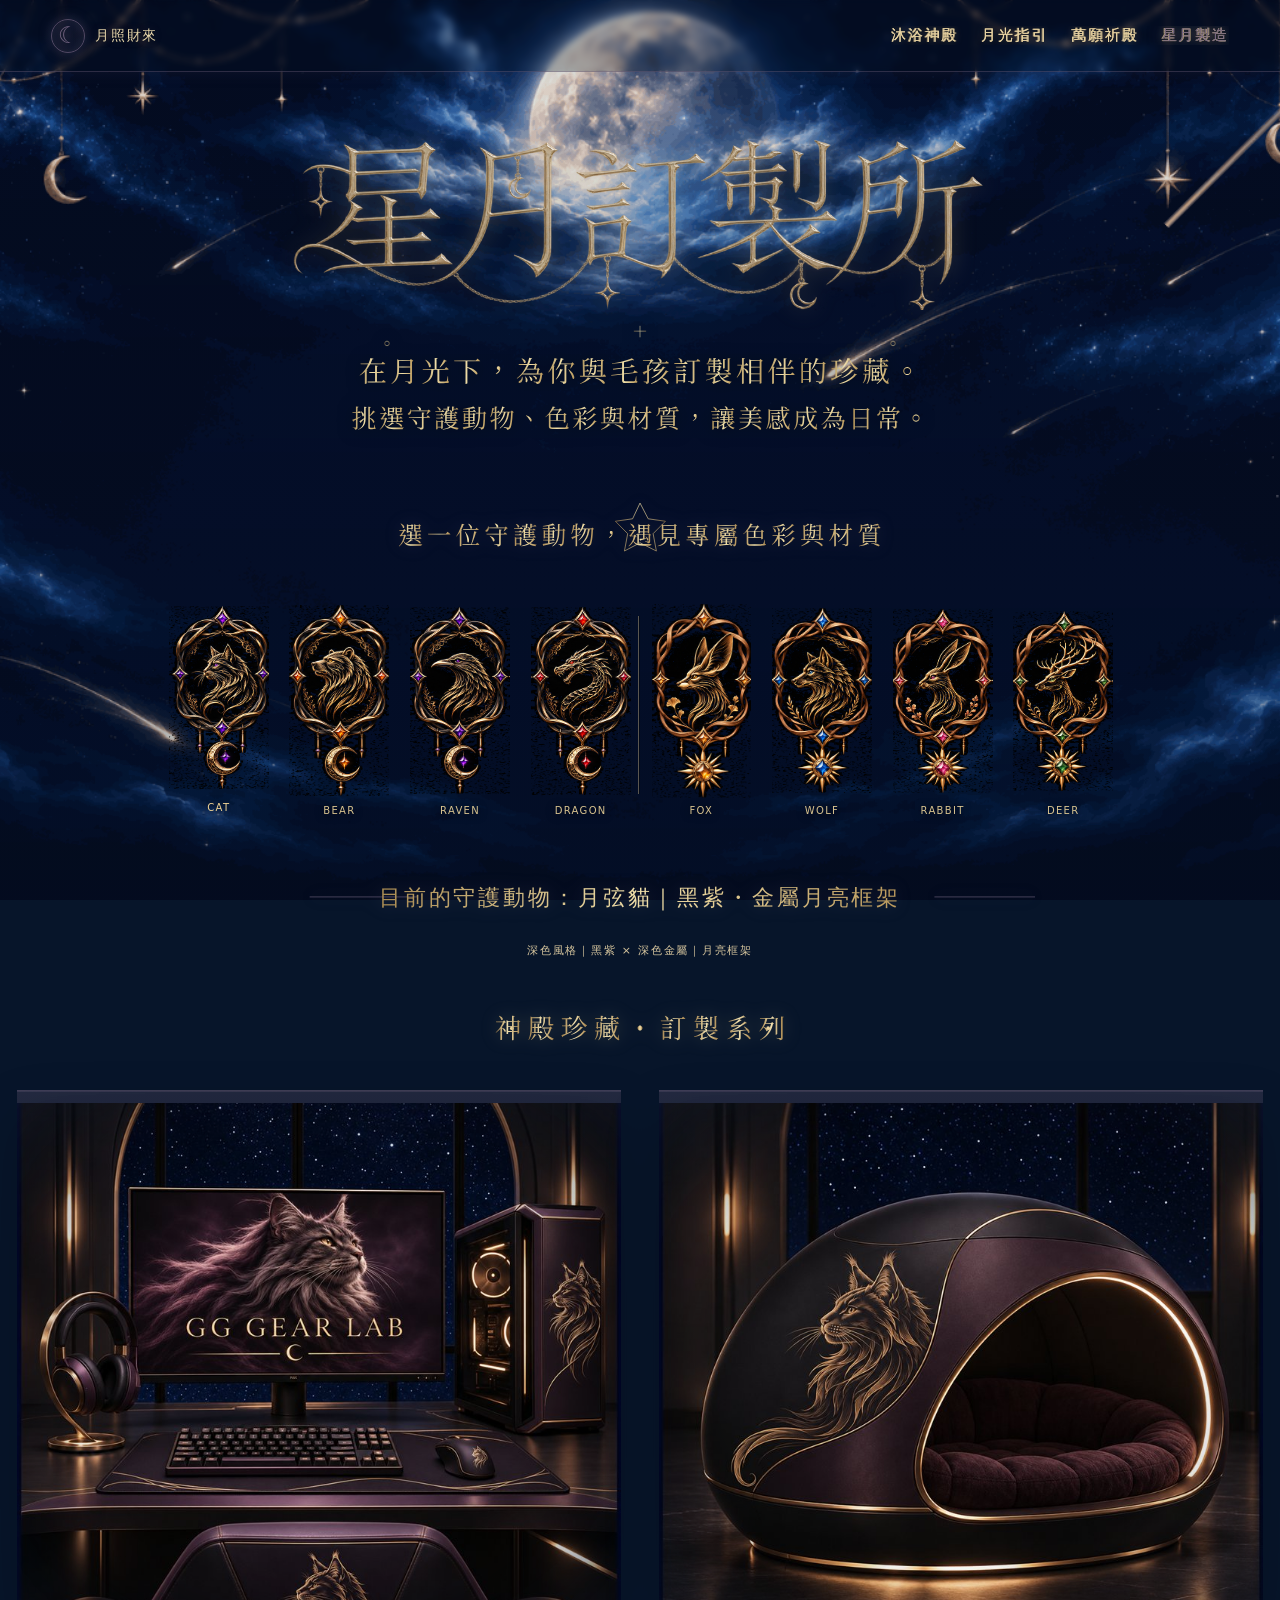
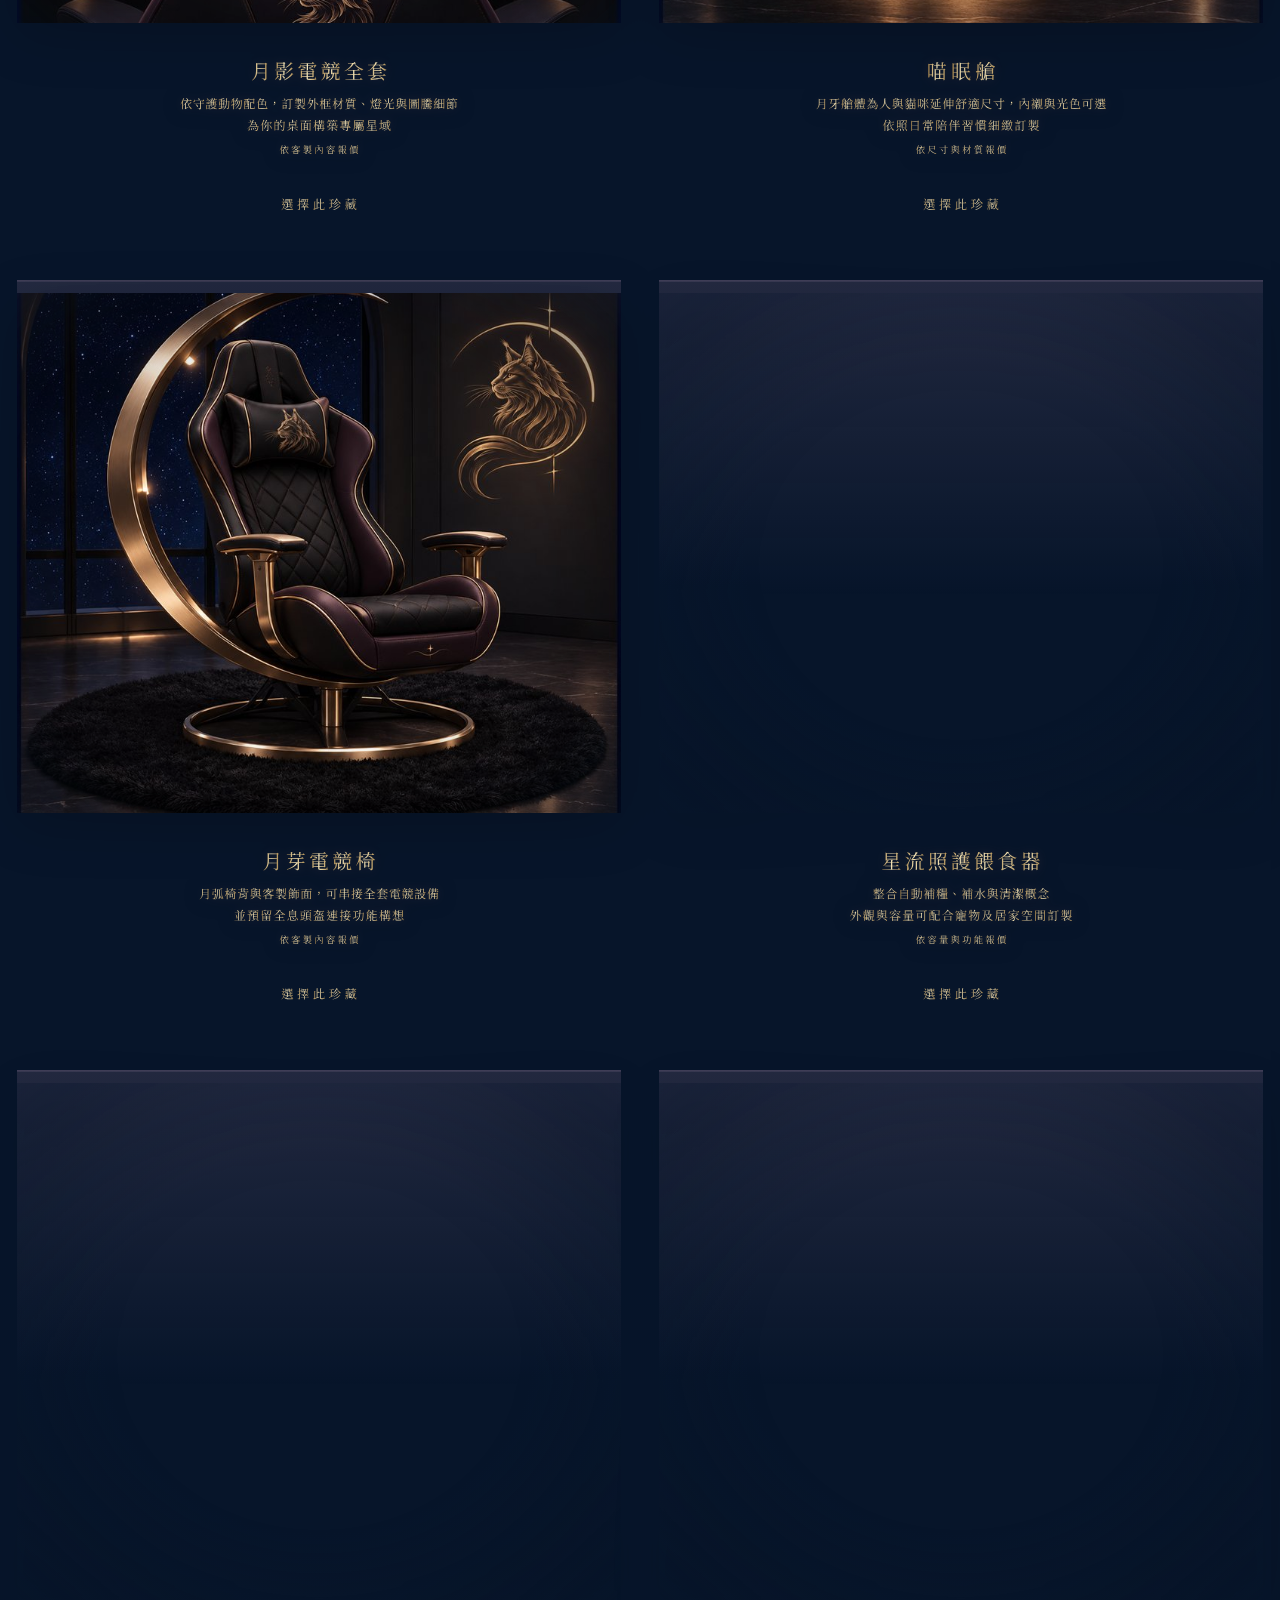
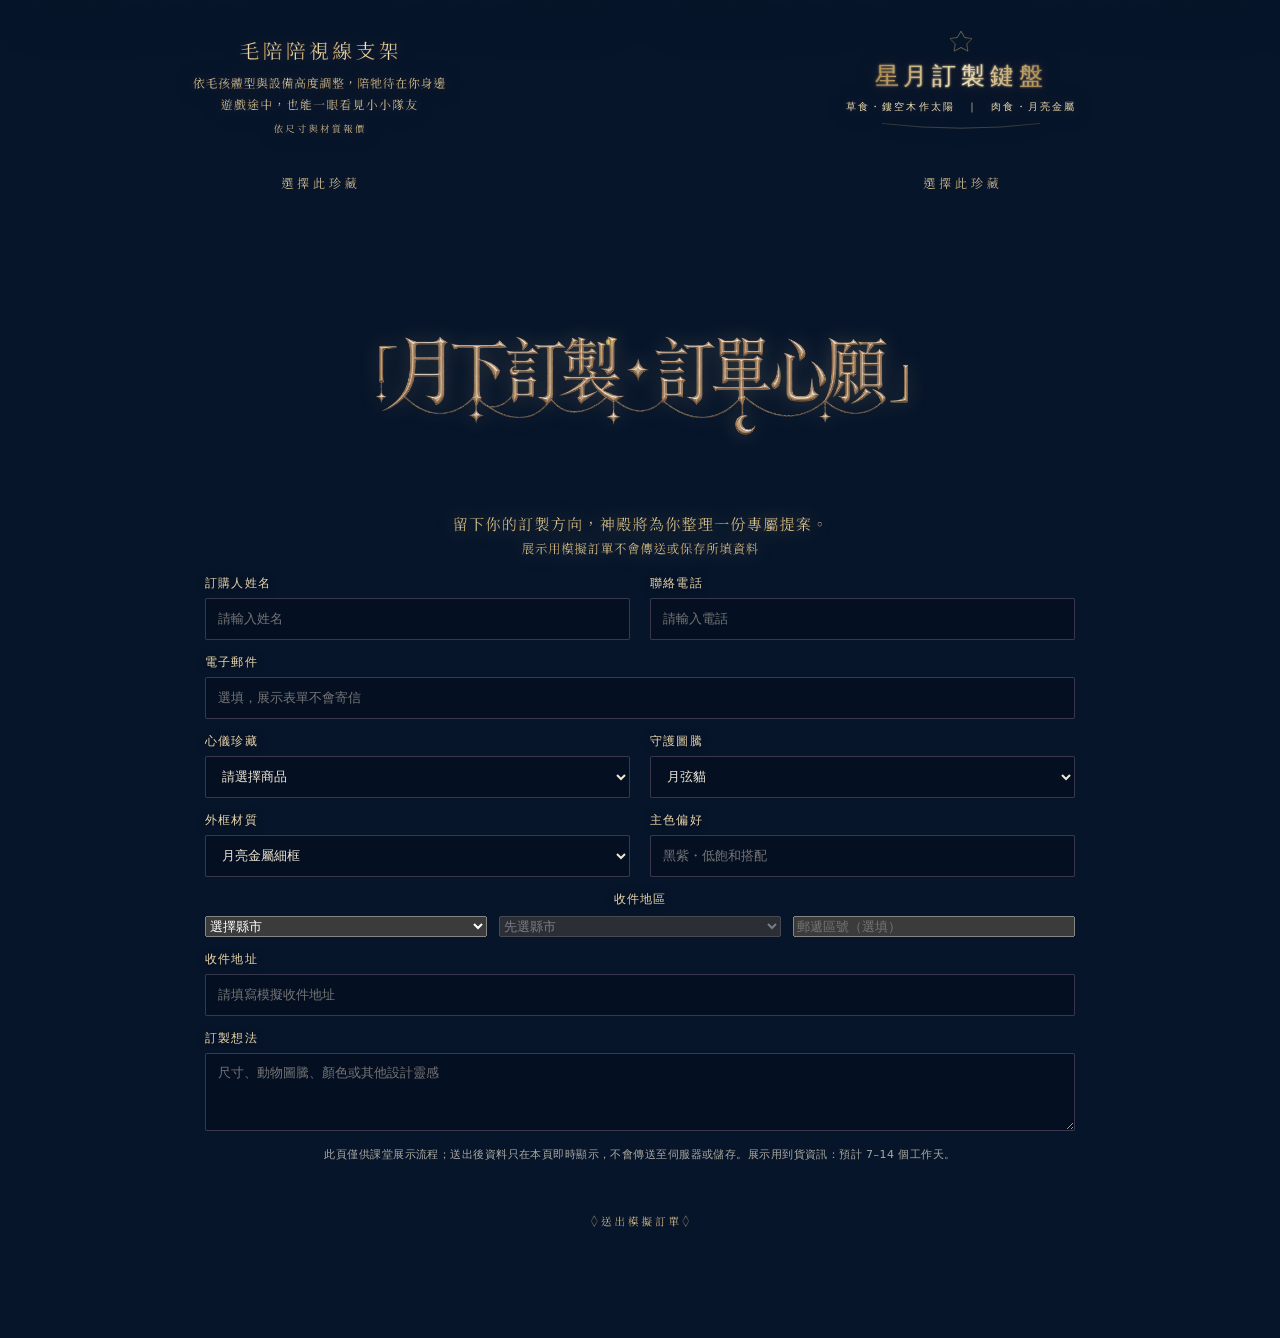
==== commit 3e1d9b2c: "Publish the Amber Fennec product collection" ====
--- a/atelier/index.html
+++ b/atelier/index.html
@@ -156,12 +156,12 @@
  const paletteNames={cat:'黑紫',fox:'沙岩駝色',wolf:'黑藍',rabbit:'沙漠玫瑰粉',deer:'鼠尾草綠',bear:'咖啡大地色',raven:'深靛灰紫',dragon:'黑紅酒紅'};
  const names={cat:'月弦貓',fox:'琥珀狐',wolf:'霜狼',rabbit:'月桂兔',deer:'森語鹿',bear:'暮棕熊',raven:'星夜鴉',dragon:'曜焰龍'};
  const art={
-  gaming:{fox:'../assets/catalog/wood-gaming-fox.jpg?v=20261120g',rabbit:'../assets/catalog/wood-gaming-rabbit.jpg?v=20261120g',deer:'../assets/catalog/wood-gaming-deer.jpg?v=20261120g'},
-  keyboard:{fox:'../assets/catalog/wood-keyboard-fox.jpg?v=20261120g',rabbit:'../assets/catalog/wood-keyboard-rabbit.jpg?v=20261120g',deer:'../assets/catalog/wood-keyboard-deer.jpg?v=20261120g'},
-  pod:{fox:'../assets/catalog/wood-pod-fox.jpg?v=20261120g',rabbit:'../assets/catalog/wood-pod-rabbit.jpg?v=20261120g',deer:'../assets/catalog/wood-pod-deer.jpg?v=20261120g'},
-  chair:{fox:'../assets/catalog/crescent-chair-fox.jpg?v=20261120g',rabbit:'../assets/catalog/crescent-chair-herbivore.jpg?v=20261120g',deer:'../assets/catalog/crescent-chair-deer.jpg?v=20261120g'},
-  feeder:{fox:'../assets/catalog/wood-feeder-fox.jpg?v=20261120g',rabbit:'../assets/catalog/wood-feeder-rabbit.jpg?v=20261120g',deer:'../assets/catalog/wood-feeder-deer.jpg?v=20261120g',cat:'../assets/catalog/cat-feeder.jpg?v=20261120h',wolf:'../assets/catalog/wolf-feeder.jpg?v=20261120h',bear:'../assets/catalog/bear-feeder.jpg?v=20261120h',raven:'../assets/catalog/raven-feeder.jpg?v=20261120h',dragon:'../assets/catalog/dragon-feeder.jpg?v=20261120h'},
-  companion:{fox:'../assets/catalog/fox-companion.jpg?v=20261120g',rabbit:'../assets/catalog/rabbit-companion.jpg?v=20261120g',deer:'../assets/catalog/deer-companion.jpg?v=20261120g',carnivore:'../assets/catalog/companion-stand-carnivore.jpg?v=20261120f',herbivore:'../assets/catalog/companion-stand-herbivore.jpg?v=20261120f'}
+  gaming:{fox:'../assets/catalog/amber-fox-gaming.jpg?v=20261126',rabbit:'../assets/catalog/wood-gaming-rabbit.jpg?v=20261120g',deer:'../assets/catalog/wood-gaming-deer.jpg?v=20261120g'},
+  keyboard:{fox:'../assets/catalog/amber-fox-keyboard.jpg?v=20261126',rabbit:'../assets/catalog/wood-keyboard-rabbit.jpg?v=20261120g',deer:'../assets/catalog/wood-keyboard-deer.jpg?v=20261120g'},
+  pod:{fox:'../assets/catalog/amber-fox-pod.jpg?v=20261126',rabbit:'../assets/catalog/wood-pod-rabbit.jpg?v=20261120g',deer:'../assets/catalog/wood-pod-deer.jpg?v=20261120g'},
+  chair:{fox:'../assets/catalog/amber-fox-chair.jpg?v=20261126',rabbit:'../assets/catalog/crescent-chair-herbivore.jpg?v=20261120g',deer:'../assets/catalog/crescent-chair-deer.jpg?v=20261120g'},
+  feeder:{fox:'../assets/catalog/amber-fox-feeder.jpg?v=20261126',rabbit:'../assets/catalog/wood-feeder-rabbit.jpg?v=20261120g',deer:'../assets/catalog/wood-feeder-deer.jpg?v=20261120g',cat:'../assets/catalog/cat-feeder.jpg?v=20261120h',wolf:'../assets/catalog/wolf-feeder.jpg?v=20261120h',bear:'../assets/catalog/bear-feeder.jpg?v=20261120h',raven:'../assets/catalog/raven-feeder.jpg?v=20261120h',dragon:'../assets/catalog/dragon-feeder.jpg?v=20261120h'},
+  companion:{fox:'../assets/catalog/amber-fox-companion.jpg?v=20261126',rabbit:'../assets/catalog/rabbit-companion.jpg?v=20261120g',deer:'../assets/catalog/deer-companion.jpg?v=20261120g',carnivore:'../assets/catalog/companion-stand-carnivore.jpg?v=20261120f',herbivore:'../assets/catalog/companion-stand-herbivore.jpg?v=20261120f'}
  };
  const welcome=document.getElementById('animalWelcome');
  const note=document.getElementById('animalMaterialNote');
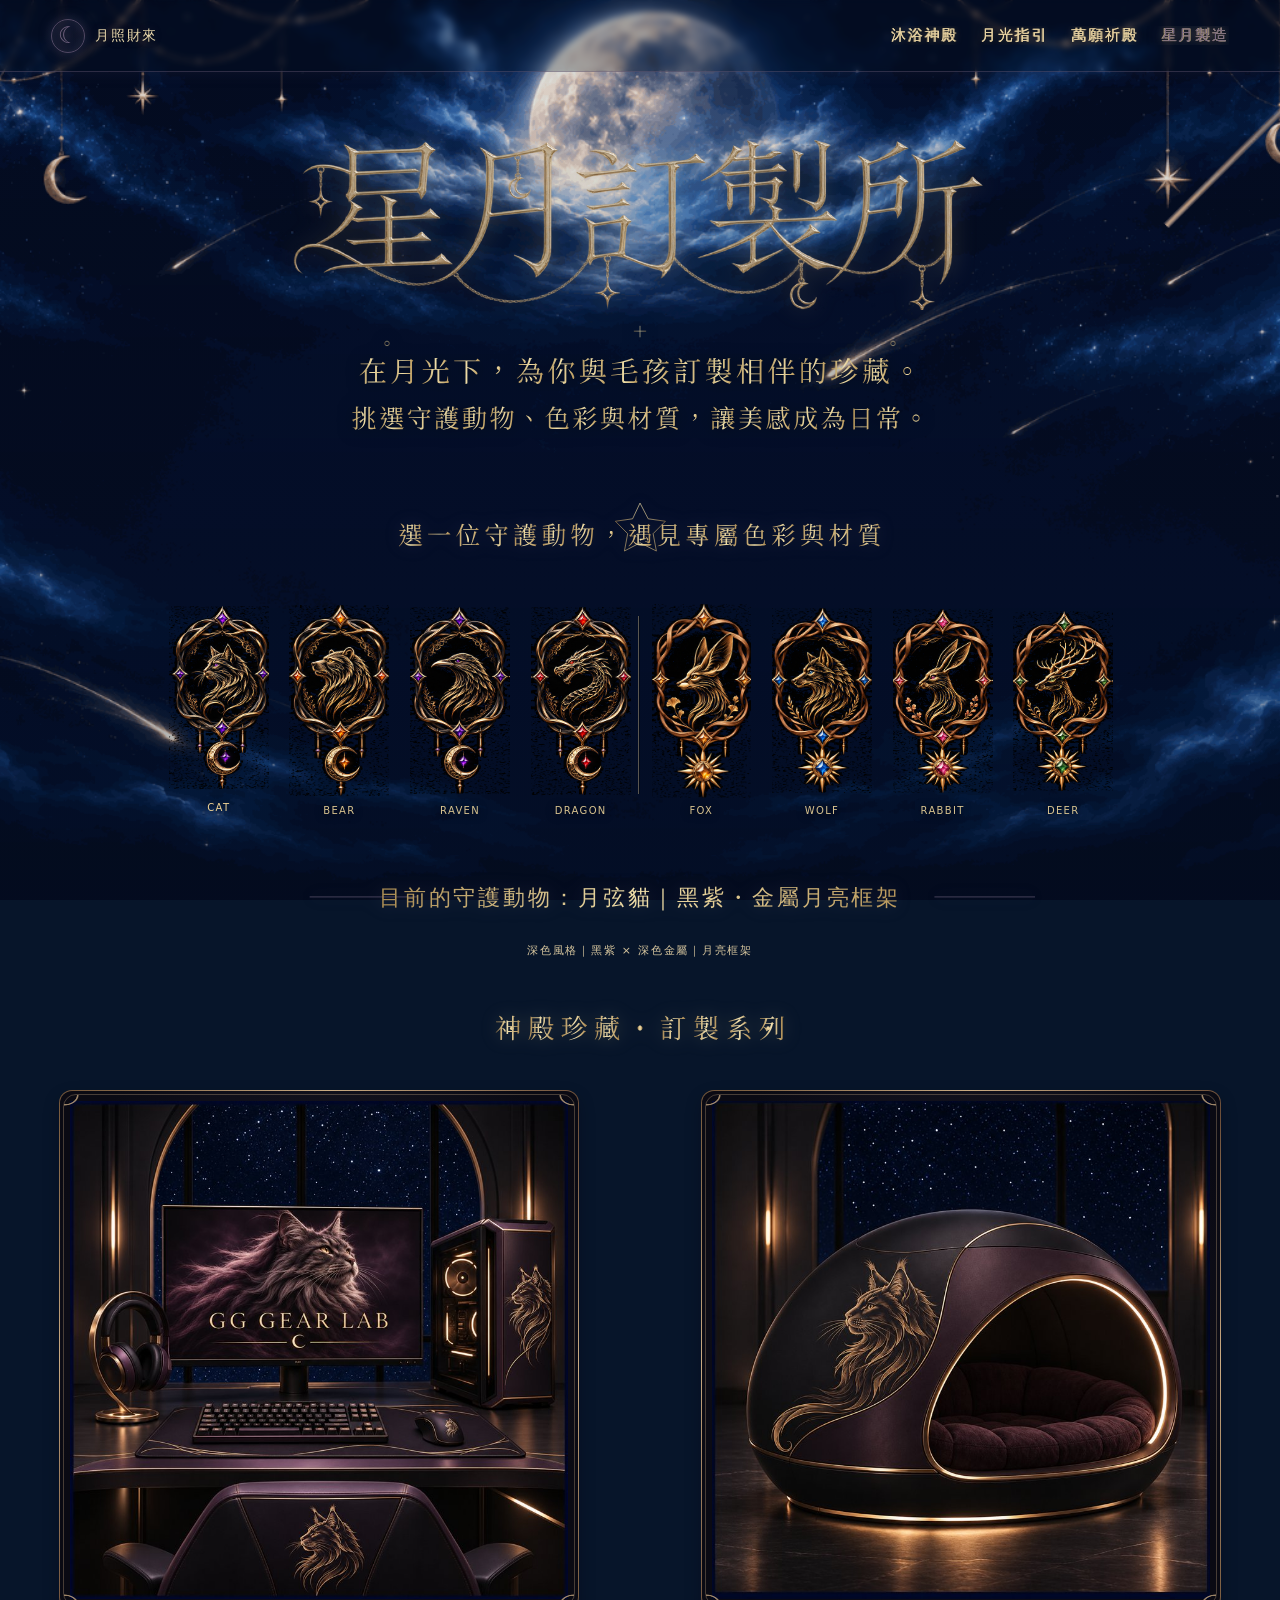
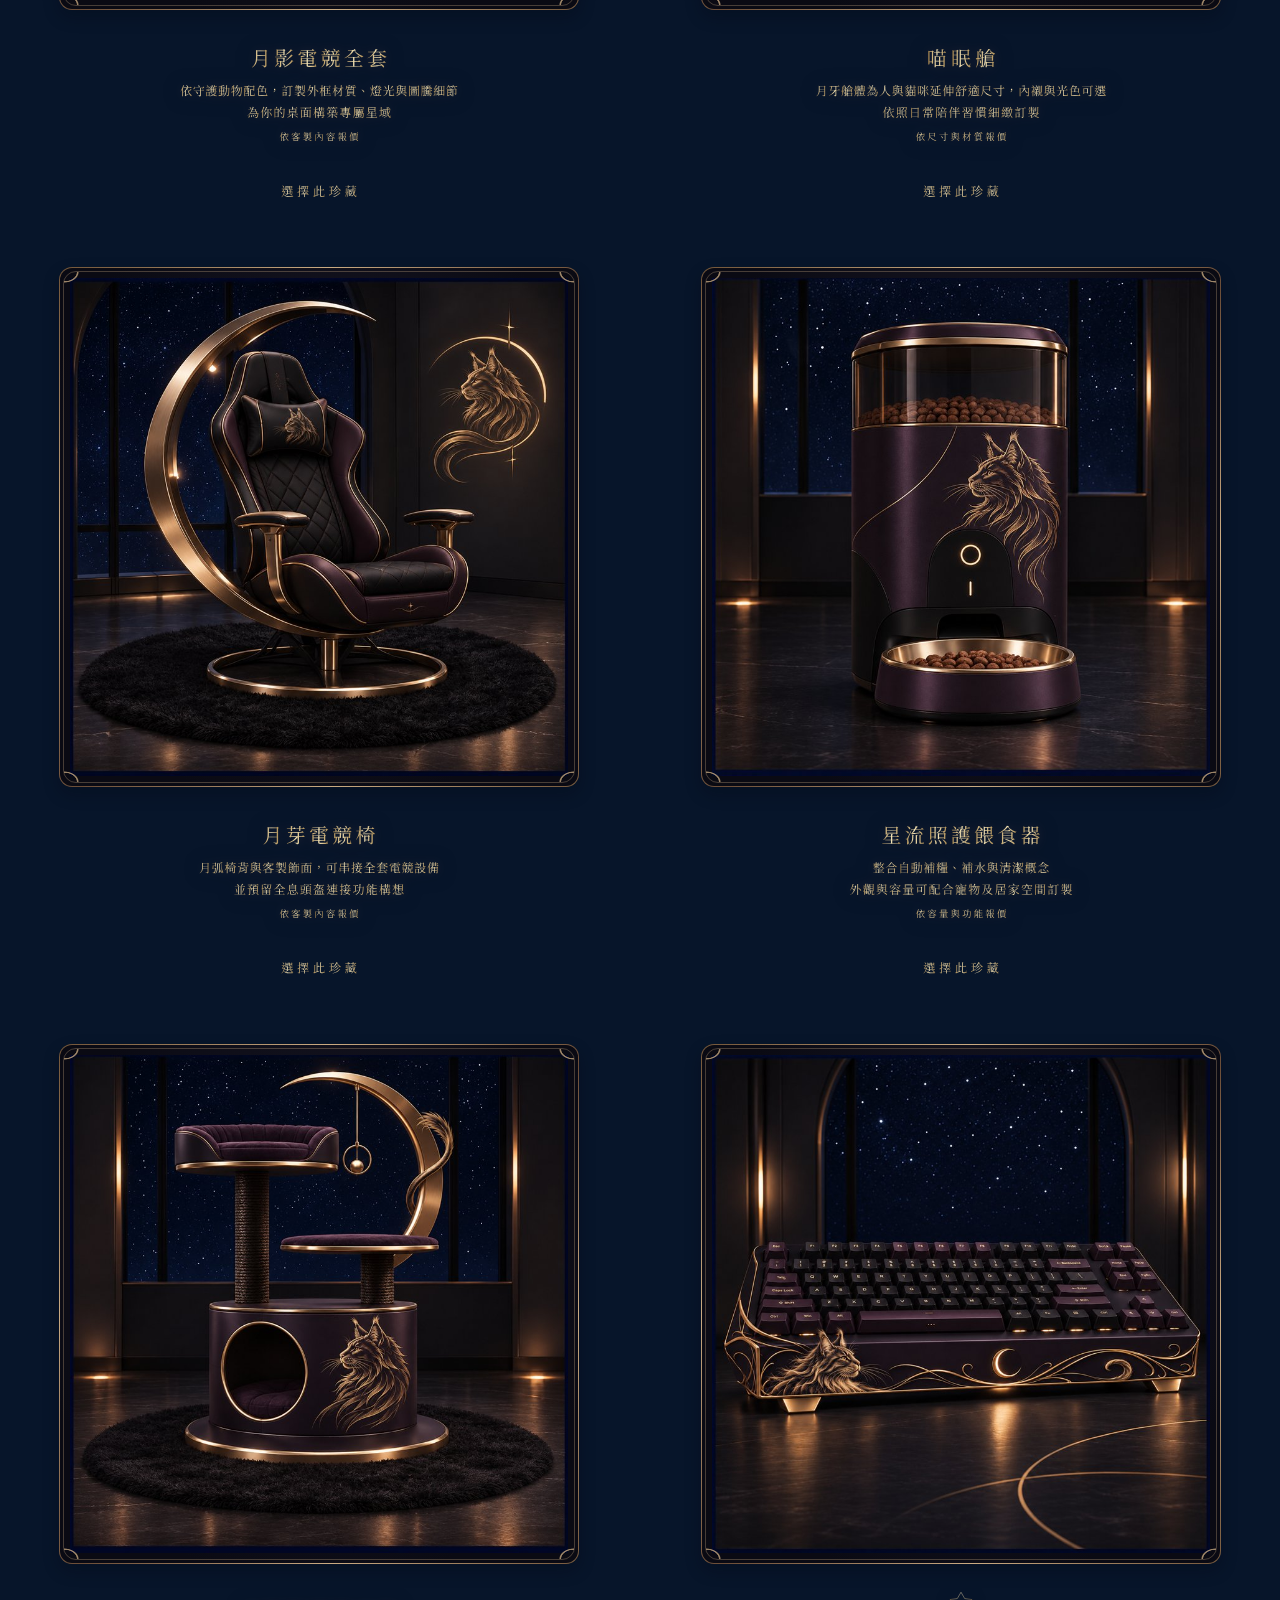
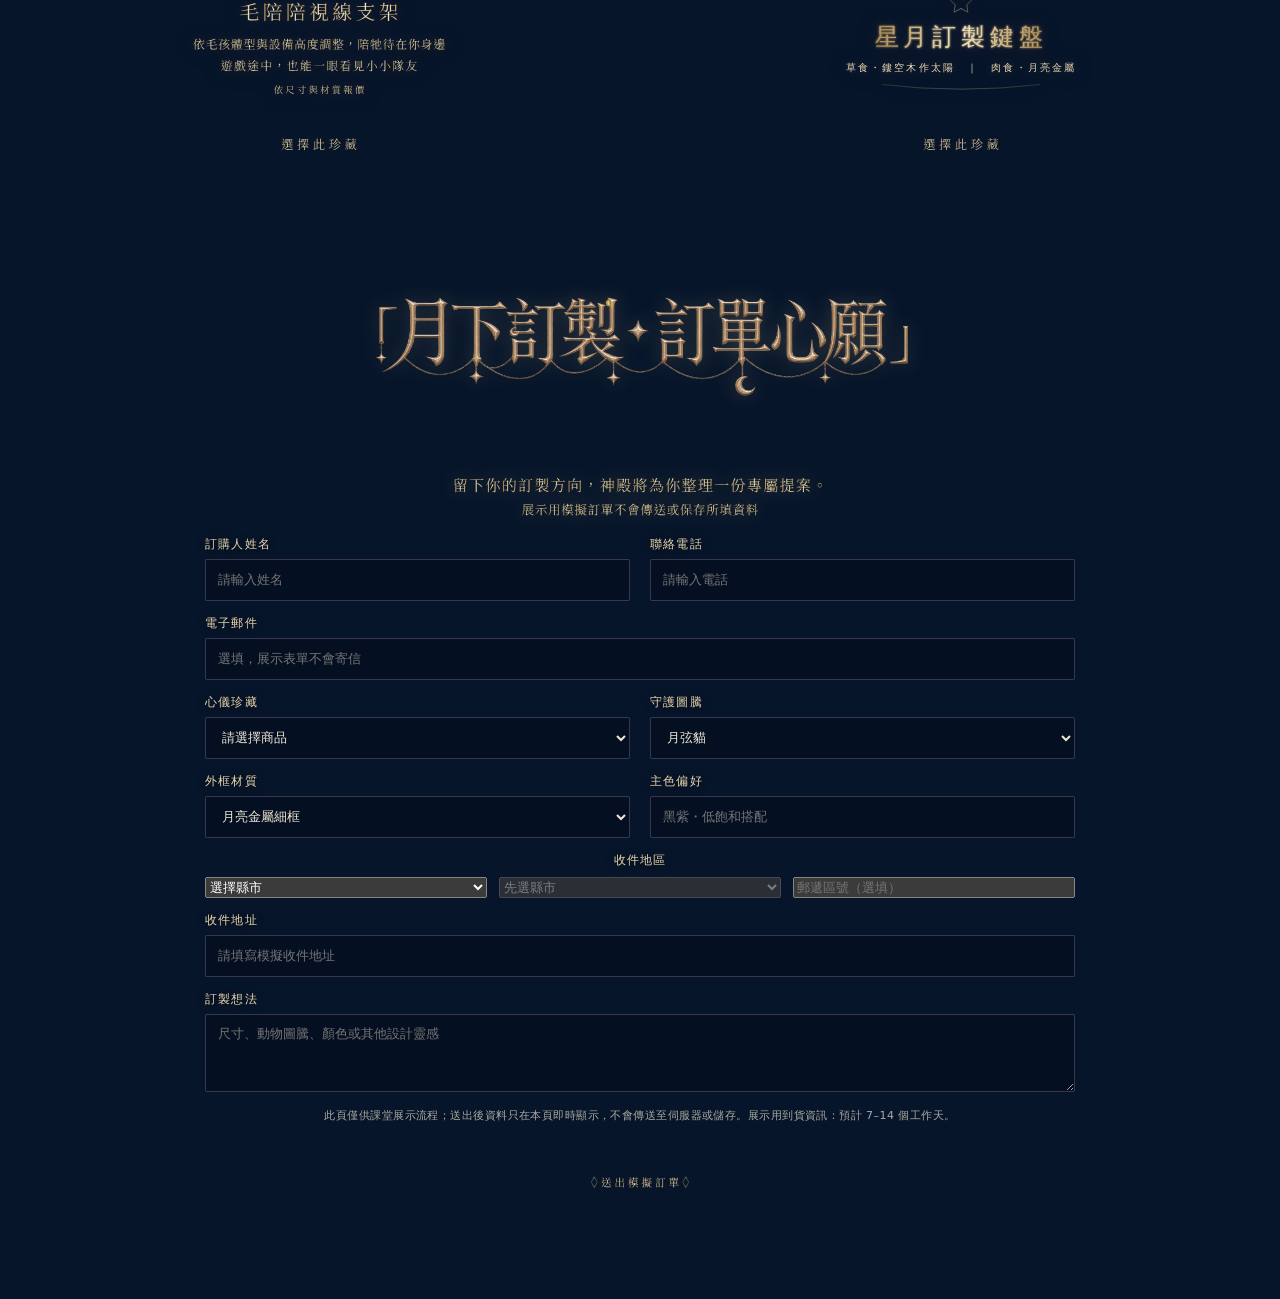
==== commit 8031bfc9: "Unify atelier product images in fine metal frames" ====
--- a/atelier/index.html
+++ b/atelier/index.html
@@ -34,11 +34,37 @@
 .section-art{display:block;width:min(560px,72vw);height:auto;margin:14px auto 22px;filter:drop-shadow(0 0 9px rgba(213,189,138,.28))}
 .order-title-art{display:block;width:min(760px,86vw);height:auto;object-fit:contain;margin:14px auto 22px;filter:drop-shadow(0 0 10px rgba(213,189,138,.34))}
 .product-grid{display:grid;grid-template-columns:repeat(2,minmax(0,1fr));gap:clamp(18px,3vw,40px);align-items:start}
-.product{--product-accent:var(--animal);position:relative;min-width:0;text-align:center;padding:12px 0 15px;border-top:1px solid color-mix(in srgb,var(--animal) 54%,transparent);box-shadow:inset 0 1px 0 var(--animal-soft);background:linear-gradient(180deg,var(--animal-soft),transparent 42%);transition:border-color .45s ease,box-shadow .45s ease,background .45s ease}
-.product-media{position:relative;overflow:visible;margin:0 auto 12px;line-height:0;filter:drop-shadow(0 12px 26px rgba(0,0,0,.2))}
-.product-media::after{content:"";position:absolute;inset:0;pointer-events:none;background:radial-gradient(ellipse 74% 76% at center,transparent 48%,rgba(7,21,42,.18) 69%,rgba(7,21,42,.58) 100%);-webkit-mask-image:radial-gradient(ellipse 86% 88% at center,#000 48%,rgba(0,0,0,.85) 72%,transparent 100%);mask-image:radial-gradient(ellipse 86% 88% at center,#000 48%,rgba(0,0,0,.85) 72%,transparent 100%);mix-blend-mode:multiply}
-.product-media img{display:block;width:100%;height:auto;max-height:520px;object-fit:cover;transition:transform .65s ease;-webkit-mask-image:radial-gradient(ellipse 86% 88% at center,#000 48%,rgba(0,0,0,.94) 63%,rgba(0,0,0,.66) 80%,transparent 100%);mask-image:radial-gradient(ellipse 86% 88% at center,#000 48%,rgba(0,0,0,.94) 63%,rgba(0,0,0,.66) 80%,transparent 100%)}
-.product:hover .product-media img{transform:scale(1.018)}
+.product{min-width:0;text-align:center;padding:0 0 15px}
+.product-media{
+  --frame-gilt:color-mix(in srgb,#dab883 85%,var(--animal));
+  position:relative;isolation:isolate;box-sizing:border-box;
+  width:min(100%,520px);aspect-ratio:1;margin:0 auto 12px;
+  padding:clamp(6px,1vw,10px);overflow:hidden;line-height:0;
+  border:1px solid transparent;border-radius:clamp(7px,1.2vw,13px);
+  background:
+    radial-gradient(ellipse at 50% 44%,color-mix(in srgb,#111220 85%,var(--animal)),#0a0a13 78%) padding-box,
+    linear-gradient(135deg,#725538,var(--frame-gilt) 26%,#6b4d37 52%,var(--frame-gilt) 76%,#76593d) border-box;
+  box-shadow:0 7px 16px rgba(2,6,19,.28)
+}
+.product-media::before,.product-media::after{
+  content:"";position:absolute;pointer-events:none;z-index:1
+}
+.product-media::before{
+  inset:3px;border:1px solid color-mix(in srgb,var(--frame-gilt) 32%,transparent);
+  border-radius:inherit
+}
+.product-media::after{
+  inset:4px;
+  background:
+    radial-gradient(ellipse at 0 0,transparent 49%,var(--frame-gilt) 52%,var(--frame-gilt) 55%,transparent 59%) top left,
+    radial-gradient(ellipse at 100% 0,transparent 49%,var(--frame-gilt) 52%,var(--frame-gilt) 55%,transparent 59%) top right,
+    radial-gradient(ellipse at 0 100%,transparent 49%,var(--frame-gilt) 52%,var(--frame-gilt) 55%,transparent 59%) bottom left,
+    radial-gradient(ellipse at 100% 100%,transparent 49%,var(--frame-gilt) 52%,var(--frame-gilt) 55%,transparent 59%) bottom right;
+  background-repeat:no-repeat;background-size:18px 13px;opacity:.76
+}
+.product-media img{
+  display:block;width:100%;height:100%;object-fit:contain
+}
 .product h3{margin:7px 0 4px;color:#f0dfb6;font:400 clamp(17px,2.1vw,23px)/1.5 "Noto Serif TC","Songti TC","PMingLiU",serif;letter-spacing:.12em;text-shadow:0 1px 12px #020817}
 .product p{max-width:490px;margin:4px auto 0;color:rgba(239,229,207,.9);font:13px/1.9 "Noto Serif TC","Songti TC","PMingLiU",serif;letter-spacing:.06em;text-shadow:0 1px 10px #020817}
 .product .price{margin-top:6px;color:#ddc99c;font-size:12px;letter-spacing:.1em}
@@ -70,7 +96,7 @@
 .hidden-label{position:absolute;width:1px;height:1px;overflow:hidden;clip:rect(0,0,0,0);white-space:nowrap}
 .atelier-footer{margin-top:20px;text-align:center;color:rgba(235,223,199,.68);font:10px/1.9 system-ui,sans-serif;letter-spacing:.12em}
 @media(max-width:700px){.atelier-main{width:calc(100% - 22px)}.product-grid{grid-template-columns:1fr;max-width:560px;margin-inline:auto;gap:27px}.animal-rail{display:grid;grid-template-columns:repeat(4,minmax(0,1fr));justify-content:stretch;gap:7px 3px;overflow:visible;scrollbar-width:none;width:100%;margin:8px auto 24px}.animal-tab{flex:none;width:auto;min-width:0;padding:0 1px 5px}.animal-art{width:min(100%,64px);height:124px}.animal-label{font-size:8px;letter-spacing:.08em}.animal-tab[data-animal="fox"]::before{display:none}.animal-tab:nth-child(n+5){border-top:1px solid rgba(213,189,138,.18);padding-top:7px}.order-form{grid-template-columns:1fr}.field.wide,.order-form fieldset,.form-note,.order-submit{grid-column:1}.address-grid{grid-template-columns:1fr}.order-area{margin-top:35px;padding-inline:2px}}
-@media(prefers-reduced-motion:reduce){.product-media img,.animal-tab,.product button,.order-submit{transition:none}}
+@media(prefers-reduced-motion:reduce){.animal-tab,.product button,.order-submit{transition:none}}
 </style>
 </head>
 <body>
@@ -157,10 +183,10 @@
  const names={cat:'月弦貓',fox:'琥珀狐',wolf:'霜狼',rabbit:'月桂兔',deer:'森語鹿',bear:'暮棕熊',raven:'星夜鴉',dragon:'曜焰龍'};
  const art={
   gaming:{fox:'../assets/catalog/amber-fox-gaming.jpg?v=20261126',rabbit:'../assets/catalog/wood-gaming-rabbit.jpg?v=20261120g',deer:'../assets/catalog/wood-gaming-deer.jpg?v=20261120g'},
-  keyboard:{fox:'../assets/catalog/amber-fox-keyboard.jpg?v=20261126',rabbit:'../assets/catalog/wood-keyboard-rabbit.jpg?v=20261120g',deer:'../assets/catalog/wood-keyboard-deer.jpg?v=20261120g'},
+  keyboard:{dragon:'../assets/catalog/luxury-dragon-keyboard.jpg?v=20261126',fox:'../assets/catalog/amber-fox-keyboard.jpg?v=20261126',rabbit:'../assets/catalog/wood-keyboard-rabbit.jpg?v=20261120g',deer:'../assets/catalog/wood-keyboard-deer.jpg?v=20261120g'},
   pod:{fox:'../assets/catalog/amber-fox-pod.jpg?v=20261126',rabbit:'../assets/catalog/wood-pod-rabbit.jpg?v=20261120g',deer:'../assets/catalog/wood-pod-deer.jpg?v=20261120g'},
-  chair:{fox:'../assets/catalog/amber-fox-chair.jpg?v=20261126',rabbit:'../assets/catalog/crescent-chair-herbivore.jpg?v=20261120g',deer:'../assets/catalog/crescent-chair-deer.jpg?v=20261120g'},
-  feeder:{fox:'../assets/catalog/amber-fox-feeder.jpg?v=20261126',rabbit:'../assets/catalog/wood-feeder-rabbit.jpg?v=20261120g',deer:'../assets/catalog/wood-feeder-deer.jpg?v=20261120g',cat:'../assets/catalog/cat-feeder.jpg?v=20261120h',wolf:'../assets/catalog/wolf-feeder.jpg?v=20261120h',bear:'../assets/catalog/bear-feeder.jpg?v=20261120h',raven:'../assets/catalog/raven-feeder.jpg?v=20261120h',dragon:'../assets/catalog/dragon-feeder.jpg?v=20261120h'},
+  chair:{dragon:'../assets/catalog/luxury-dragon-chair.jpg?v=20261126',fox:'../assets/catalog/amber-fox-chair.jpg?v=20261126',rabbit:'../assets/catalog/crescent-chair-herbivore.jpg?v=20261120g',deer:'../assets/catalog/crescent-chair-deer.jpg?v=20261120g'},
+  feeder:{fox:'../assets/catalog/amber-fox-feeder.jpg?v=20261126',rabbit:'../assets/catalog/wood-feeder-rabbit.jpg?v=20261120g',deer:'../assets/catalog/wood-feeder-deer.jpg?v=20261120g',cat:'../assets/catalog/cat-feeder.jpg?v=20261120h',wolf:'../assets/catalog/wolf-feeder.jpg?v=20261120h',bear:'../assets/catalog/bear-feeder.jpg?v=20261120h',raven:'../assets/catalog/raven-feeder.jpg?v=20261120h',dragon:'../assets/catalog/luxury-dragon-feeder.jpg?v=20261126'},
   companion:{fox:'../assets/catalog/amber-fox-companion.jpg?v=20261126',rabbit:'../assets/catalog/rabbit-companion.jpg?v=20261120g',deer:'../assets/catalog/deer-companion.jpg?v=20261120g',carnivore:'../assets/catalog/companion-stand-carnivore.jpg?v=20261120f',herbivore:'../assets/catalog/companion-stand-herbivore.jpg?v=20261120f'}
  };
  const welcome=document.getElementById('animalWelcome');
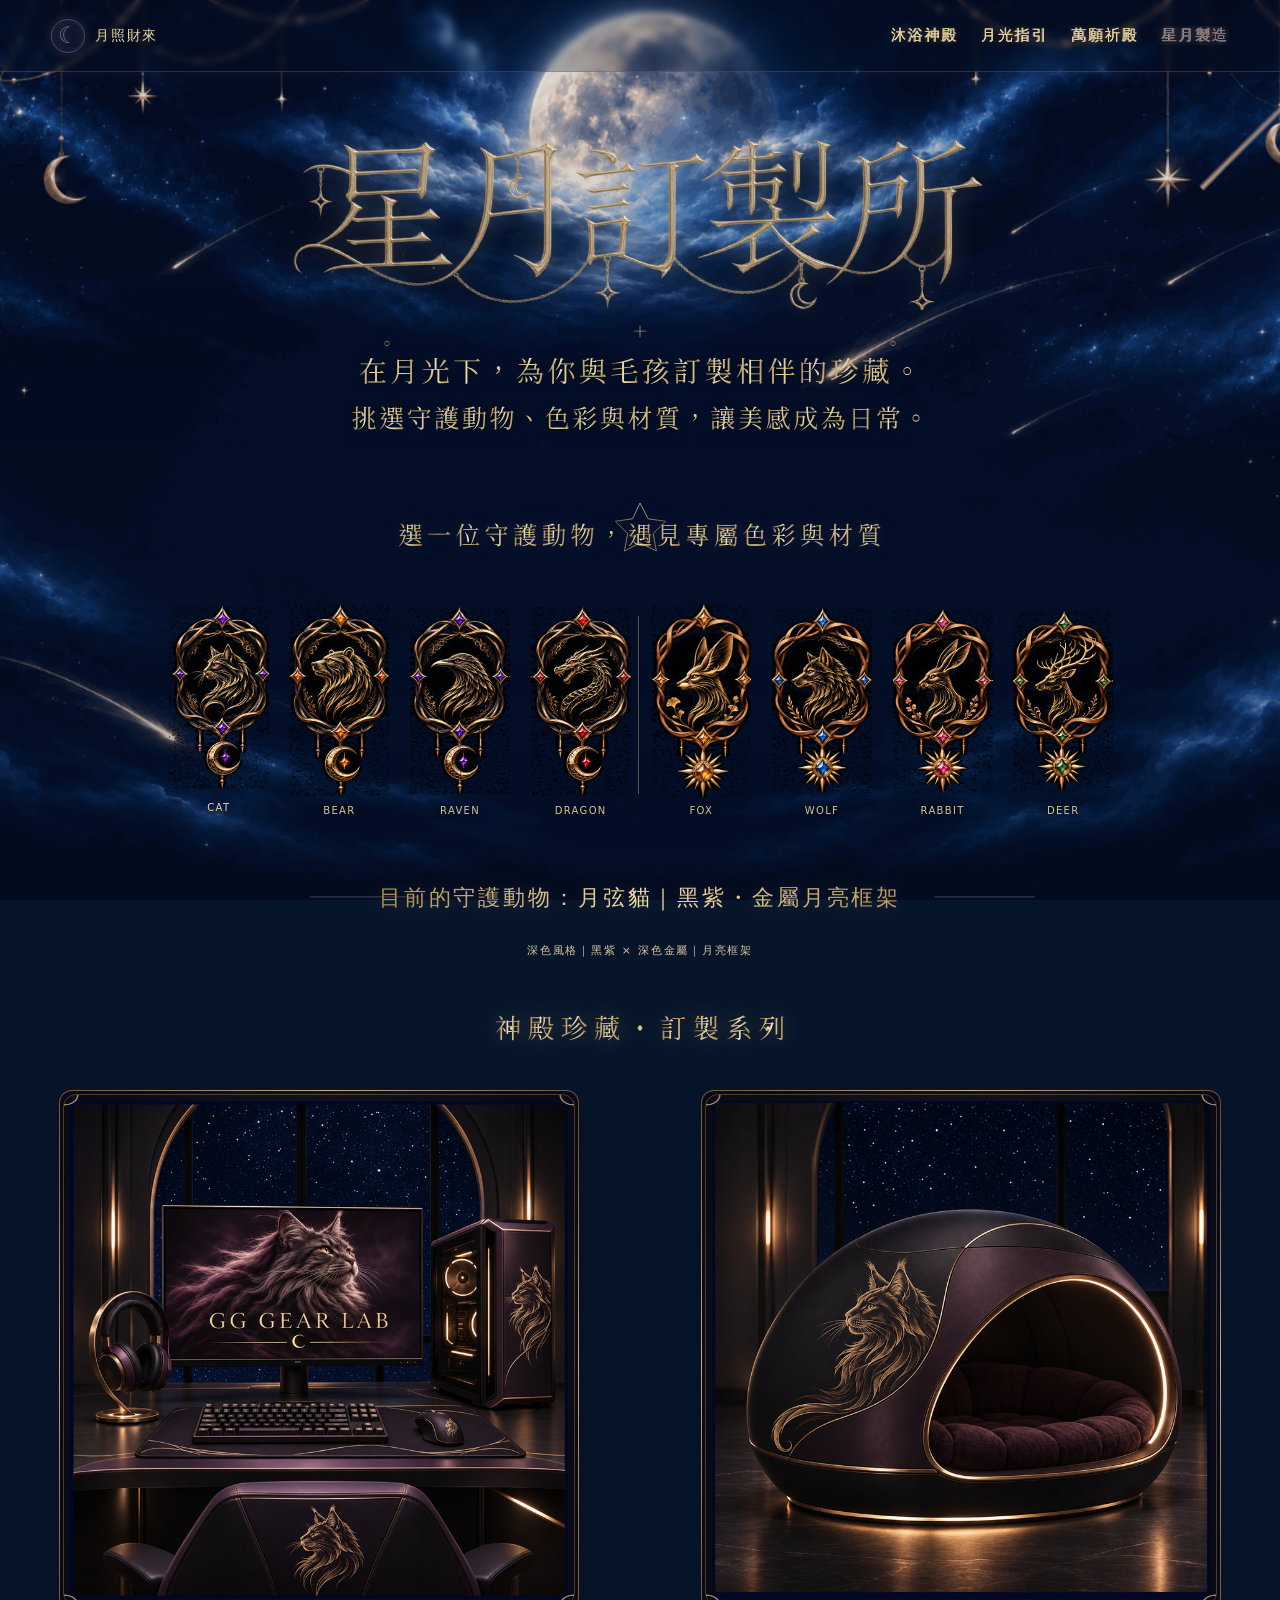
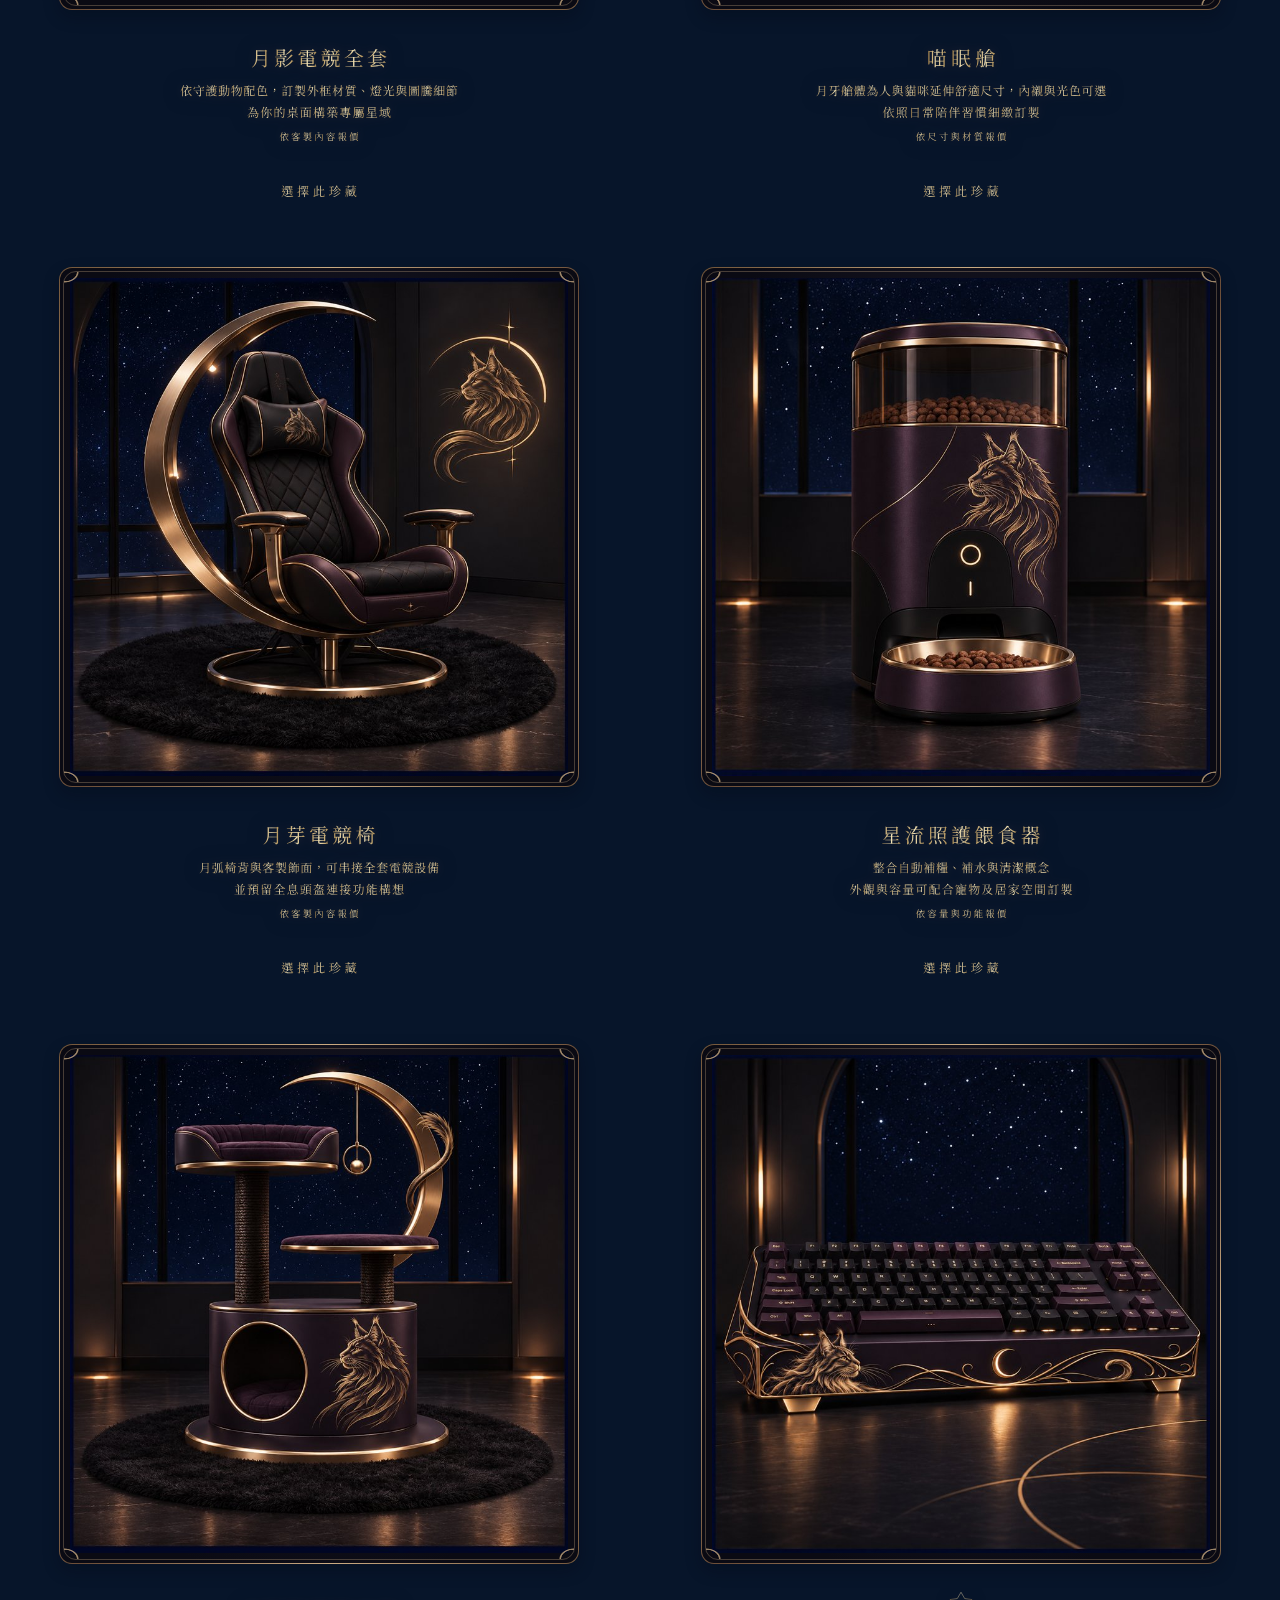
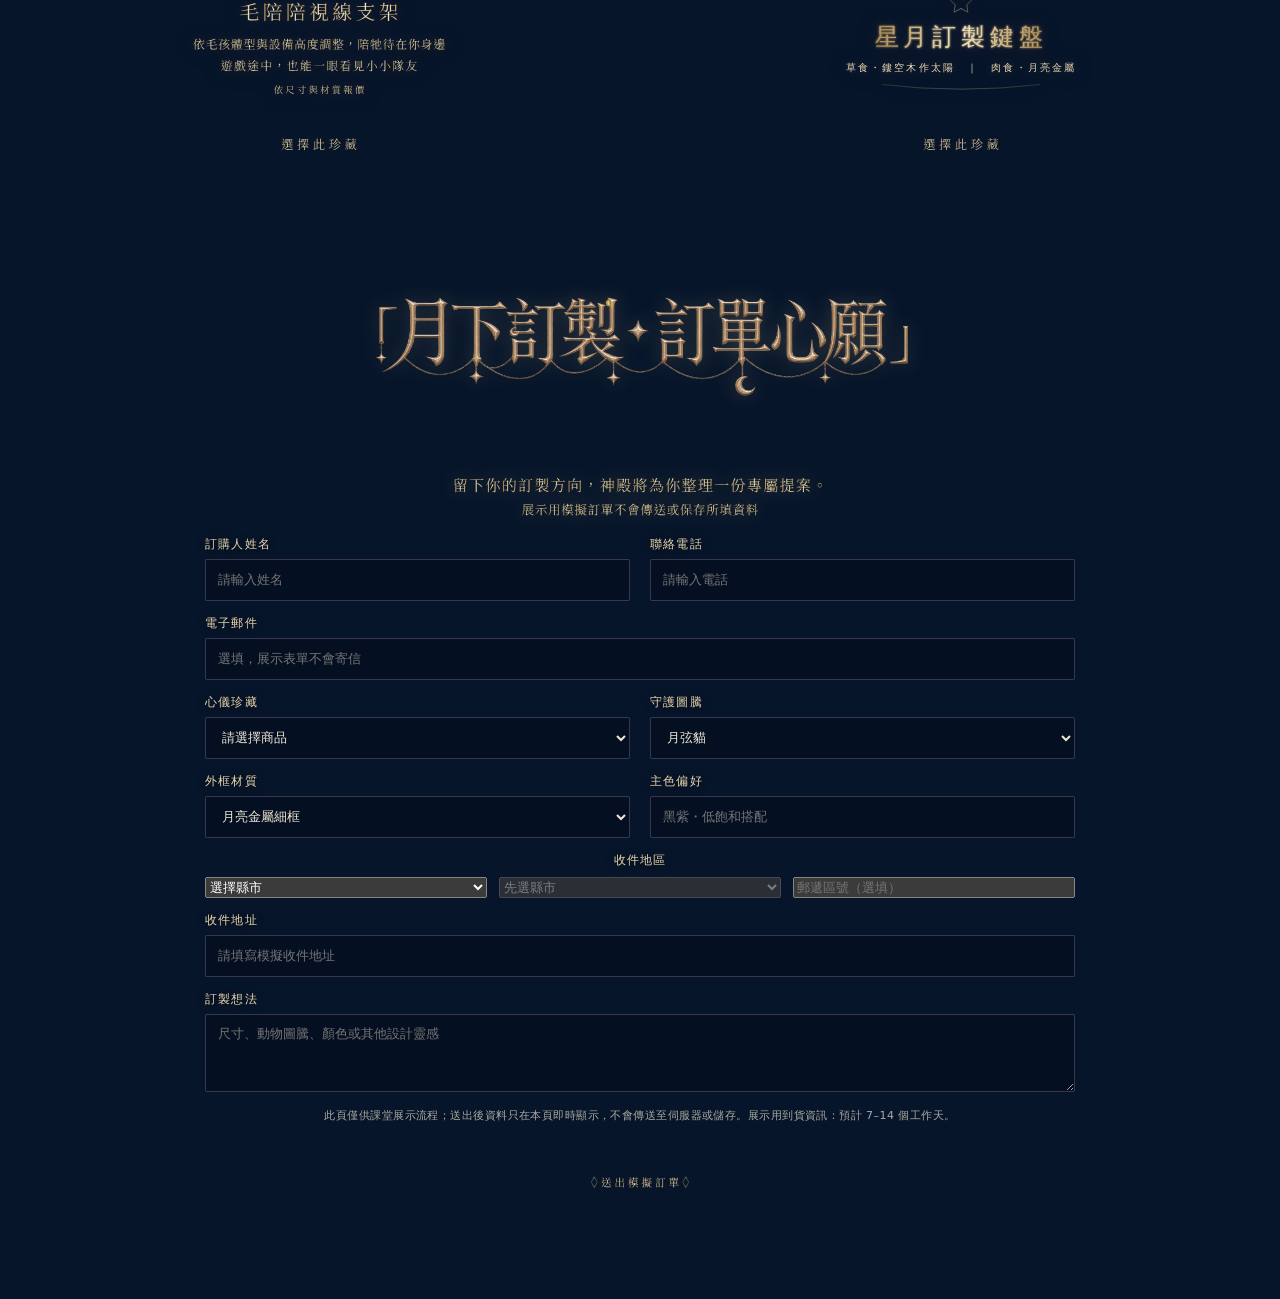
==== commit 8f52ee23: "Extend wide keyboard photos with the atelier room" ====
--- a/atelier/index.html
+++ b/atelier/index.html
@@ -64,6 +64,23 @@
 }
 .product-media img{
   display:block;width:100%;height:100%;object-fit:contain
+}
+.product-media[data-keyboard-room="fox"]{
+  --keyboard-room:url("../assets/catalog/amber-fox-keyboard-room.jpg");
+  --keyboard-top:30.7%
+}
+.product-media[data-keyboard-room="dragon"]{
+  --keyboard-room:url("../assets/catalog/luxury-dragon-keyboard-room.jpg");
+  --keyboard-top:29.9%
+}
+.keyboard-room{display:none}
+.product-media[data-keyboard-room] .keyboard-room{
+  display:block;position:absolute;inset:clamp(6px,1vw,10px);
+  background:var(--keyboard-room) center/contain no-repeat
+}
+.product-media[data-keyboard-room] img{
+  position:relative;height:auto;margin-top:var(--keyboard-top);
+  mask-image:linear-gradient(transparent,#000 10%,#000 88%,transparent 92%)
 }
 .product h3{margin:7px 0 4px;color:#f0dfb6;font:400 clamp(17px,2.1vw,23px)/1.5 "Noto Serif TC","Songti TC","PMingLiU",serif;letter-spacing:.12em;text-shadow:0 1px 12px #020817}
 .product p{max-width:490px;margin:4px auto 0;color:rgba(239,229,207,.9);font:13px/1.9 "Noto Serif TC","Songti TC","PMingLiU",serif;letter-spacing:.06em;text-shadow:0 1px 10px #020817}
@@ -147,7 +164,7 @@
       <img class="product-copy-art" src="../assets/art/product-companion.svg?v=20261119" alt="毛陪陪視線支架。依毛孩體型與設備高度調整，遊戲途中也能一眼看見小小隊友。依尺寸與材質報價。"><button type="button" data-select-product="毛陪陪視線支架" aria-label="選擇毛陪陪視線支架"><img src="../assets/art/cta-select.svg?v=20261119" alt="選擇此珍藏"></button>
     </article>
     <article class="product" data-product="keyboard">
-      <figure class="product-media"><img src="../assets/catalog/gaming-set.jpg" alt="黑曜石外觀與爪刺鏤空金屬支架的客製電競鍵盤" loading="lazy" decoding="async"></figure>
+      <figure class="product-media"><span class="keyboard-room" aria-hidden="true"></span><img src="../assets/catalog/gaming-set.jpg" alt="黑曜石外觀與爪刺鏤空金屬支架的客製電競鍵盤" loading="lazy" decoding="async"></figure>
       <img class="product-copy-art" src="../assets/art/product-keyboard.svg?v=20261120b" alt="星月訂製鍵盤。按鍵、木作或金屬支架與燈光依守護動物主題搭配。"><button type="button" data-select-product="星月訂製鍵盤" aria-label="選擇星月訂製鍵盤"><img src="../assets/art/cta-select.svg?v=20261119" alt="選擇此珍藏"></button>
     </article>
   </section>
@@ -203,6 +220,11 @@
    document.querySelectorAll('.product').forEach(card=>{
      const kind=card.dataset.product,variants=art[kind],img=card.querySelector('.product-media img');if(!variants||!img)return;
      const src=(key==='cat'?catOverrides[kind]:null)||variants[key]||(darkAnimals.has(key)?`../assets/catalog/${key}-${kind}.jpg?v=20261120g`:null)||(lightTheme?(variants.herbivore||variants.rabbit||variants.deer):variants.carnivore)||variants.carnivore;
+     if(kind==='keyboard'){
+       const media=img.parentElement;
+       if(key==='fox'||key==='dragon')media.dataset.keyboardRoom=key;
+       else delete media.dataset.keyboardRoom;
+     }
      if(src){img.src=src;img.alt=`${names[key]}主題的${card.querySelector('.product-copy-art')?.alt?.split('。')[0]||'訂製商品'}，配合${desc}設計。`}
    });
    const line=`目前的守護動物：${names[key]}｜${desc}`;welcome.alt=line;
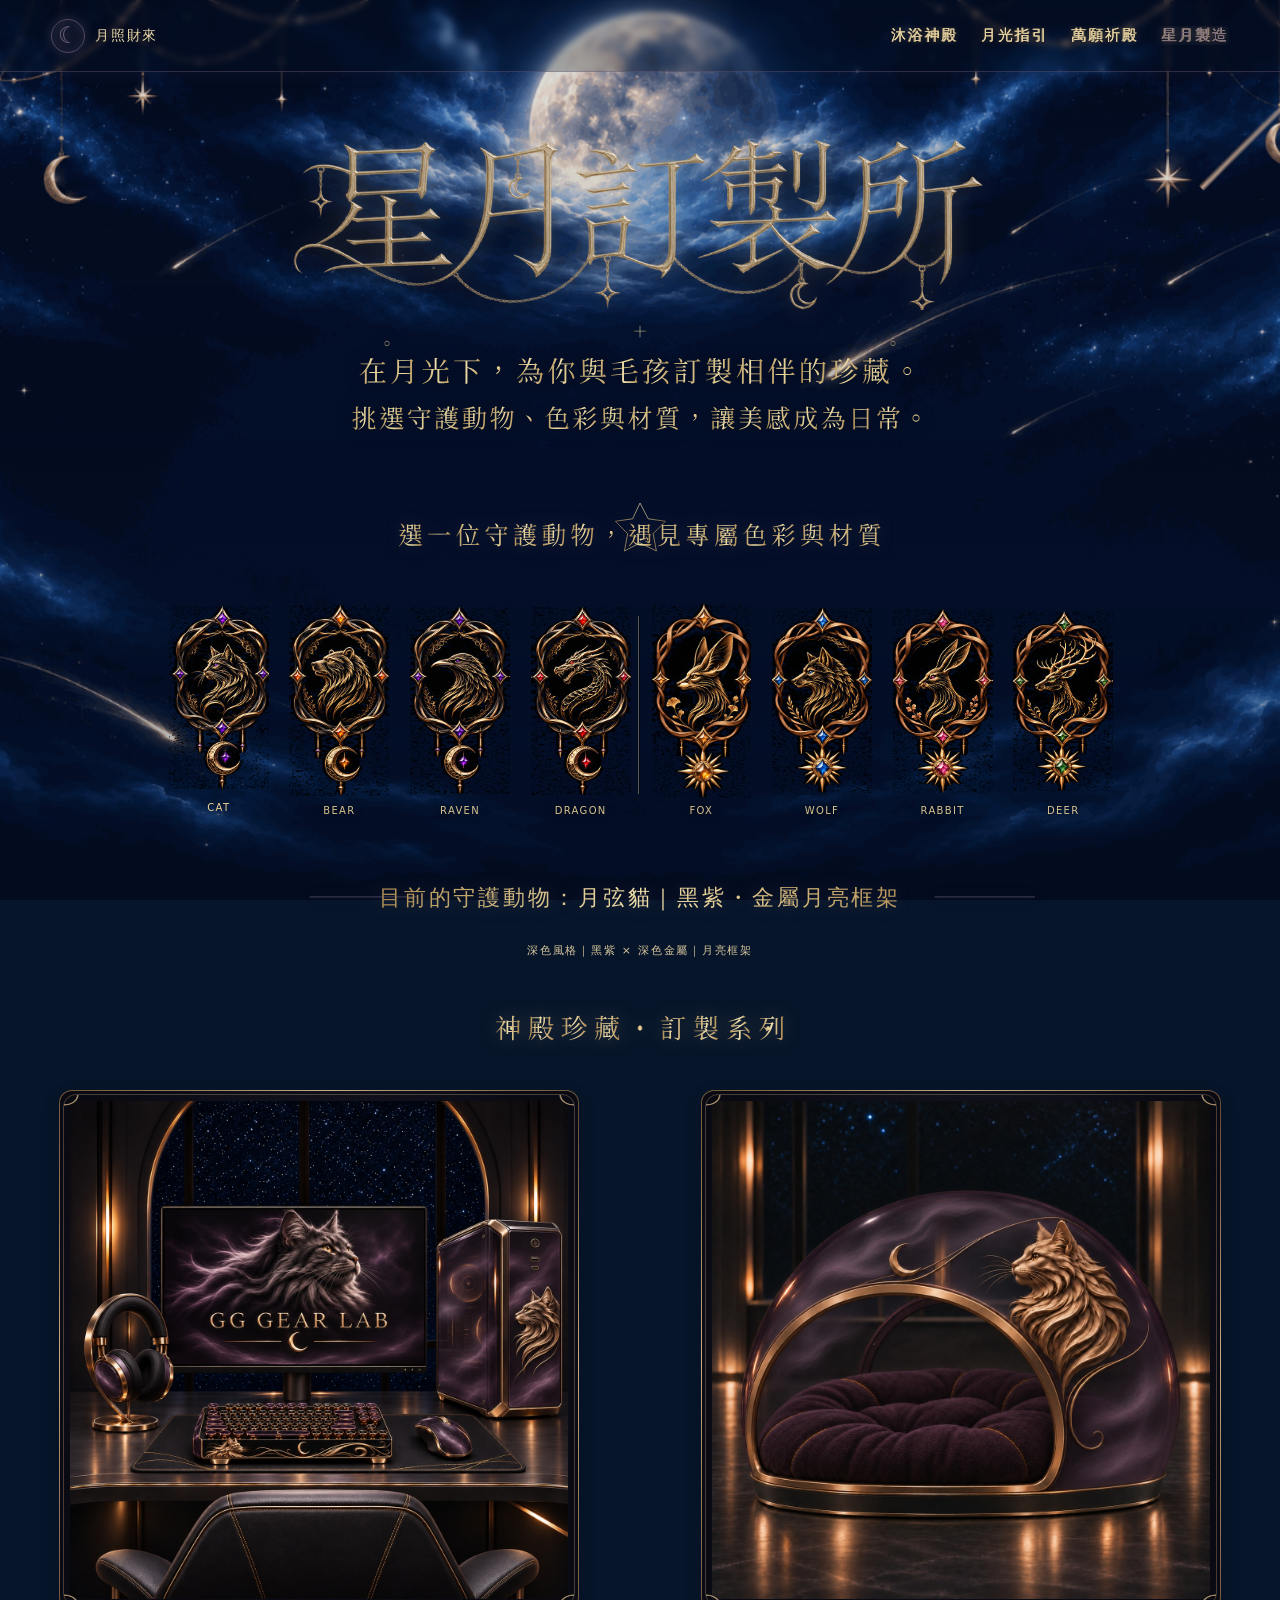
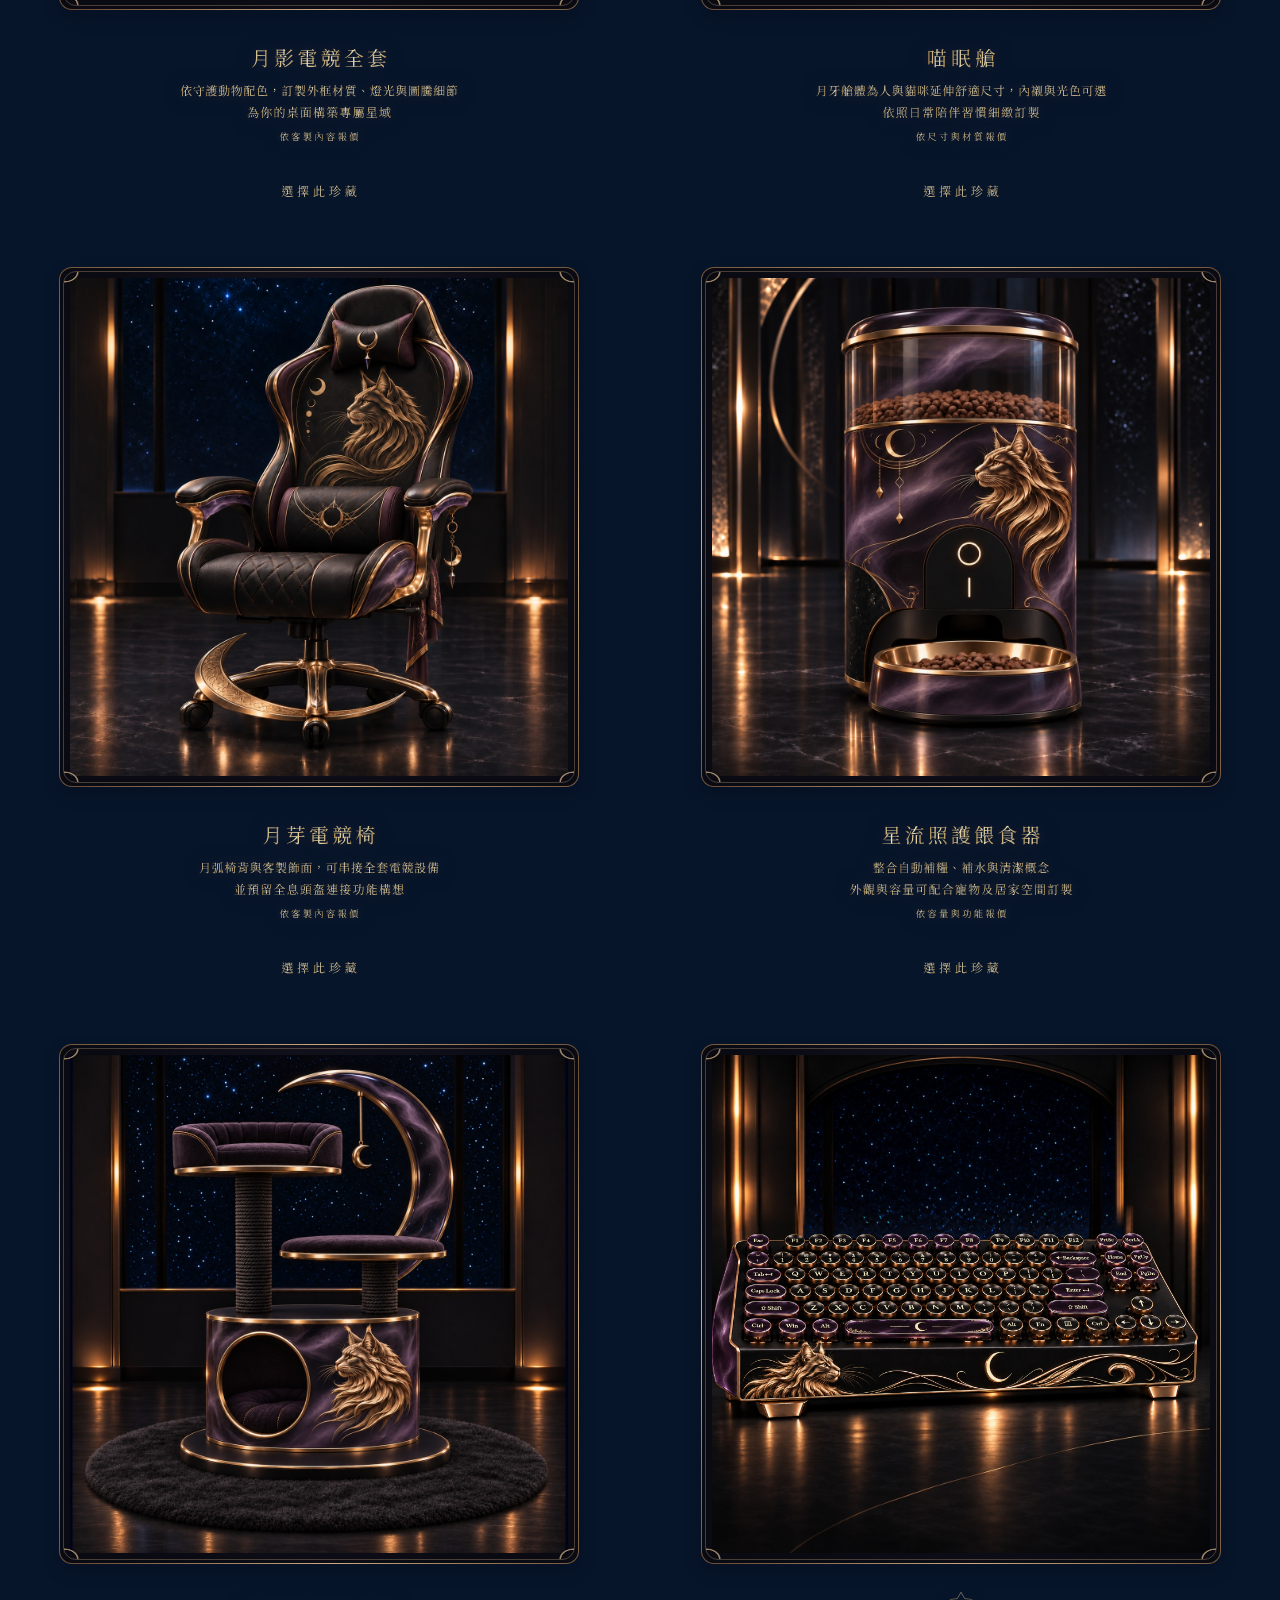
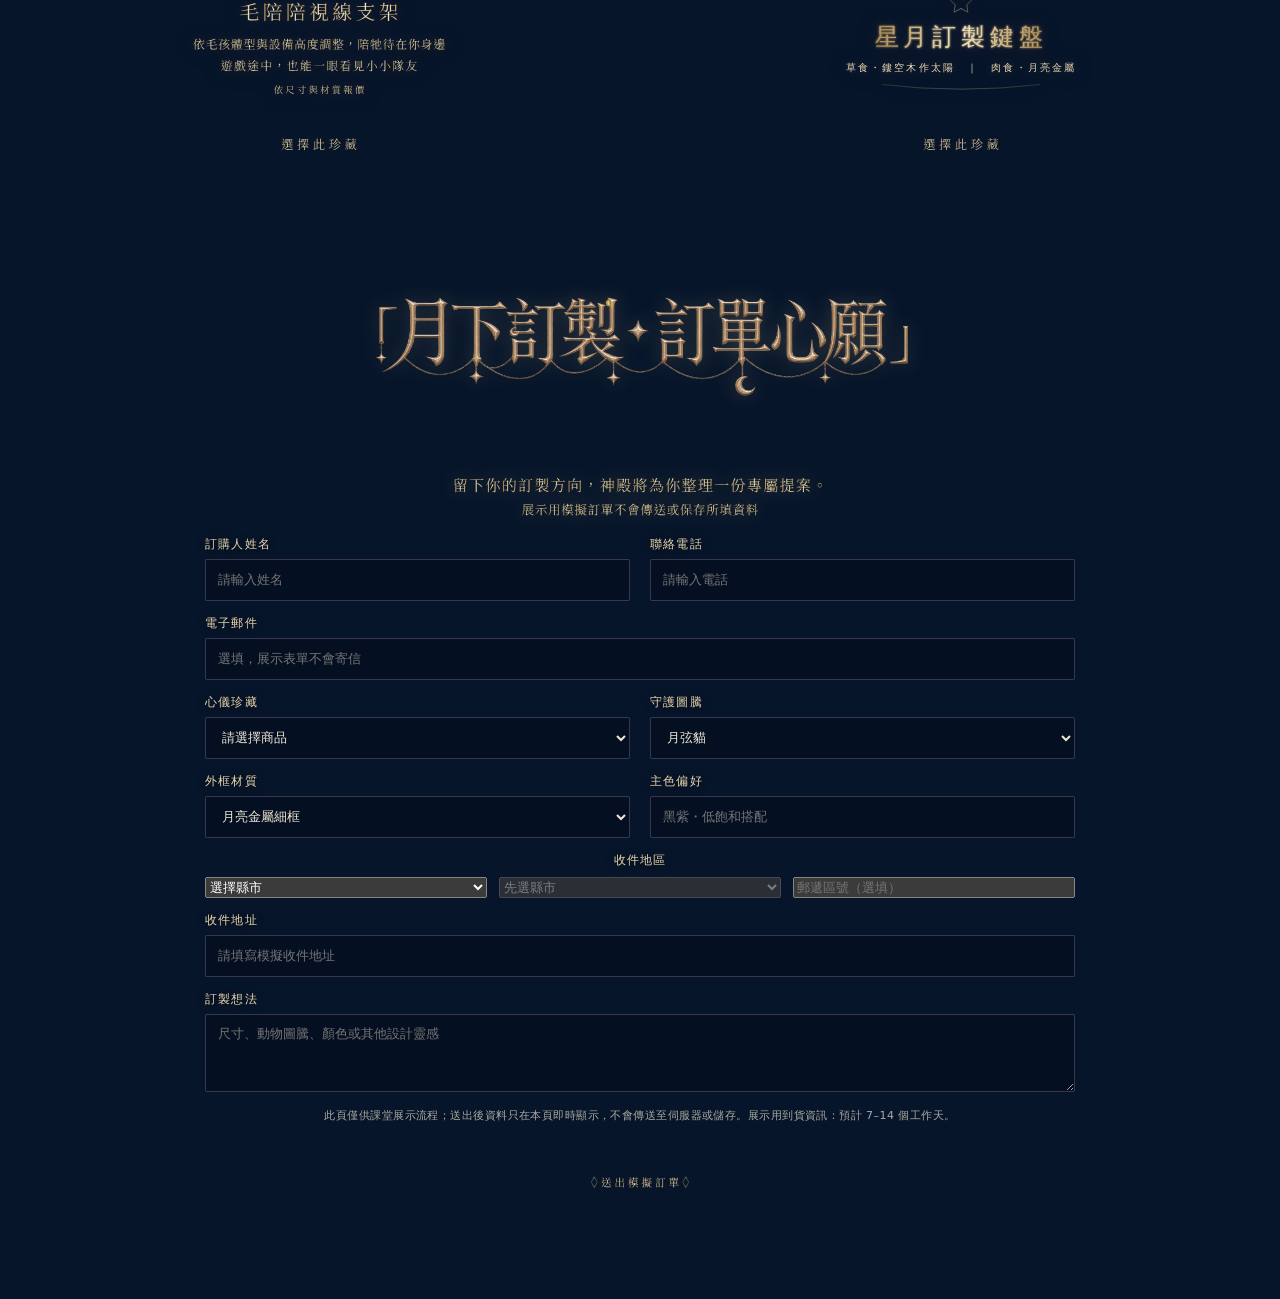
==== commit bcad36f9: "Publish the Moonstring Cat collection" ====
--- a/atelier/index.html
+++ b/atelier/index.html
@@ -69,7 +69,7 @@
   --keyboard-room:url("../assets/catalog/amber-fox-keyboard-room.jpg");
   --keyboard-top:30.7%
 }
-.product-media[data-keyboard-room="dragon"]{
+.product-media[data-keyboard-room="dragon"],.product-media[data-keyboard-room="cat"]{
   --keyboard-room:url("../assets/catalog/luxury-dragon-keyboard-room.jpg");
   --keyboard-top:29.9%
 }
@@ -203,13 +203,13 @@
   keyboard:{dragon:'../assets/catalog/luxury-dragon-keyboard.jpg?v=20261126',fox:'../assets/catalog/amber-fox-keyboard.jpg?v=20261126',rabbit:'../assets/catalog/wood-keyboard-rabbit.jpg?v=20261120g',deer:'../assets/catalog/wood-keyboard-deer.jpg?v=20261120g'},
   pod:{fox:'../assets/catalog/amber-fox-pod.jpg?v=20261126',rabbit:'../assets/catalog/wood-pod-rabbit.jpg?v=20261120g',deer:'../assets/catalog/wood-pod-deer.jpg?v=20261120g'},
   chair:{dragon:'../assets/catalog/luxury-dragon-chair.jpg?v=20261126',fox:'../assets/catalog/amber-fox-chair.jpg?v=20261126',rabbit:'../assets/catalog/crescent-chair-herbivore.jpg?v=20261120g',deer:'../assets/catalog/crescent-chair-deer.jpg?v=20261120g'},
-  feeder:{fox:'../assets/catalog/amber-fox-feeder.jpg?v=20261126',rabbit:'../assets/catalog/wood-feeder-rabbit.jpg?v=20261120g',deer:'../assets/catalog/wood-feeder-deer.jpg?v=20261120g',cat:'../assets/catalog/cat-feeder.jpg?v=20261120h',wolf:'../assets/catalog/wolf-feeder.jpg?v=20261120h',bear:'../assets/catalog/bear-feeder.jpg?v=20261120h',raven:'../assets/catalog/raven-feeder.jpg?v=20261120h',dragon:'../assets/catalog/luxury-dragon-feeder.jpg?v=20261126'},
+  feeder:{fox:'../assets/catalog/amber-fox-feeder.jpg?v=20261126',rabbit:'../assets/catalog/wood-feeder-rabbit.jpg?v=20261120g',deer:'../assets/catalog/wood-feeder-deer.jpg?v=20261120g',cat:'../assets/catalog/moonstring-cat-feeder.jpg?v=20261127',wolf:'../assets/catalog/wolf-feeder.jpg?v=20261120h',bear:'../assets/catalog/bear-feeder.jpg?v=20261120h',raven:'../assets/catalog/raven-feeder.jpg?v=20261120h',dragon:'../assets/catalog/luxury-dragon-feeder.jpg?v=20261126'},
   companion:{fox:'../assets/catalog/amber-fox-companion.jpg?v=20261126',rabbit:'../assets/catalog/rabbit-companion.jpg?v=20261120g',deer:'../assets/catalog/deer-companion.jpg?v=20261120g',carnivore:'../assets/catalog/companion-stand-carnivore.jpg?v=20261120f',herbivore:'../assets/catalog/companion-stand-herbivore.jpg?v=20261120f'}
  };
  const welcome=document.getElementById('animalWelcome');
  const note=document.getElementById('animalMaterialNote');
  const darkAnimals=new Set(['cat','wolf','bear','raven','dragon']);
- const catOverrides={gaming:'../assets/catalog/cat-gaming.jpg?v=20261120h',keyboard:'../assets/catalog/cat-keyboard.jpg?v=20261120h',chair:'../assets/catalog/cat-chair.jpg?v=20261120h',pod:'../assets/catalog/cat-pod.jpg?v=20261120h',companion:'../assets/catalog/cat-companion.jpg?v=20261120h'};
+ const catOverrides={gaming:'../assets/catalog/moonstring-cat-gaming.jpg?v=20261127',keyboard:'../assets/catalog/moonstring-cat-keyboard.jpg?v=20261127',chair:'../assets/catalog/moonstring-cat-chair.jpg?v=20261127',pod:'../assets/catalog/moonstring-cat-pod.jpg?v=20261127',companion:'../assets/catalog/moonstring-cat-companion.jpg?v=20261127'};
  const validAnimal=key=>Object.hasOwn(animals,key);
  function chooseAnimal(key,save=true){
    if(!validAnimal(key))key='cat';
@@ -222,7 +222,7 @@
      const src=(key==='cat'?catOverrides[kind]:null)||variants[key]||(darkAnimals.has(key)?`../assets/catalog/${key}-${kind}.jpg?v=20261120g`:null)||(lightTheme?(variants.herbivore||variants.rabbit||variants.deer):variants.carnivore)||variants.carnivore;
      if(kind==='keyboard'){
        const media=img.parentElement;
-       if(key==='fox'||key==='dragon')media.dataset.keyboardRoom=key;
+       if(key==='cat'||key==='fox'||key==='dragon')media.dataset.keyboardRoom=key;
        else delete media.dataset.keyboardRoom;
      }
      if(src){img.src=src;img.alt=`${names[key]}主題的${card.querySelector('.product-copy-art')?.alt?.split('。')[0]||'訂製商品'}，配合${desc}設計。`}
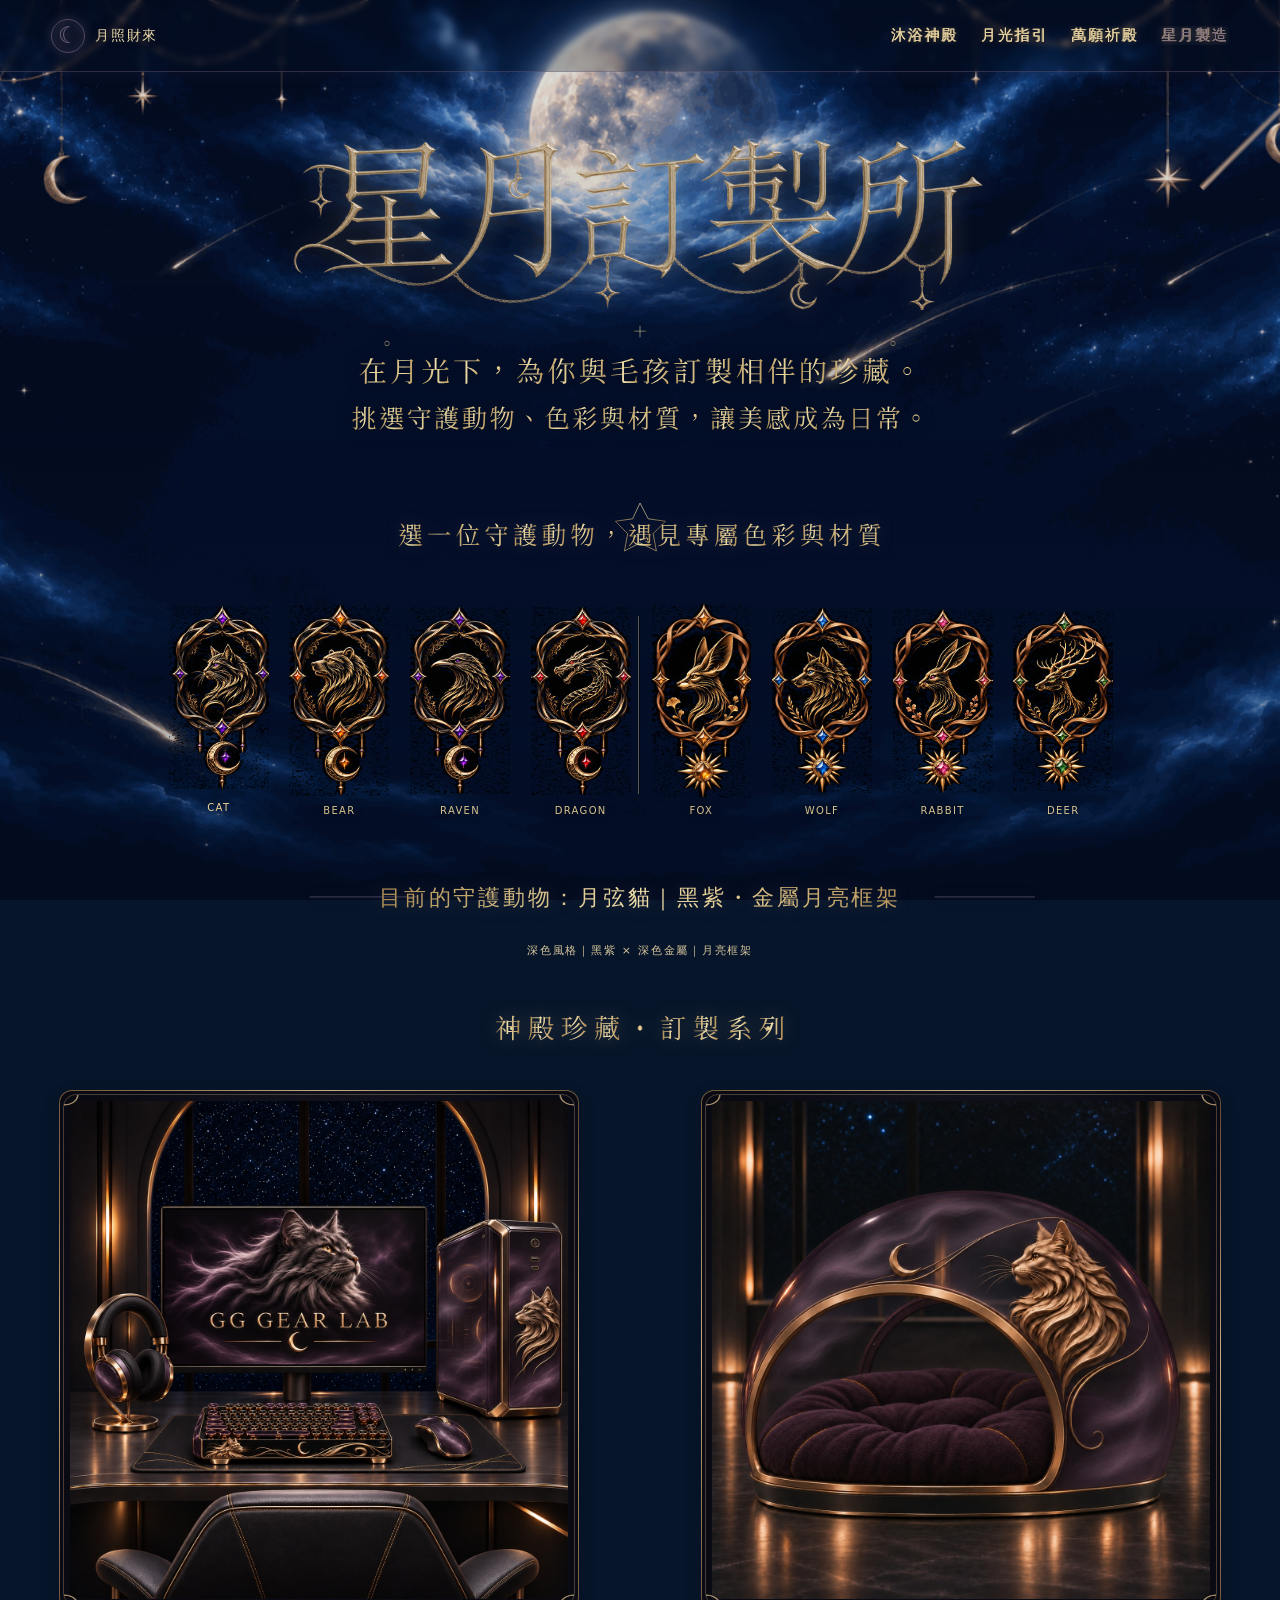
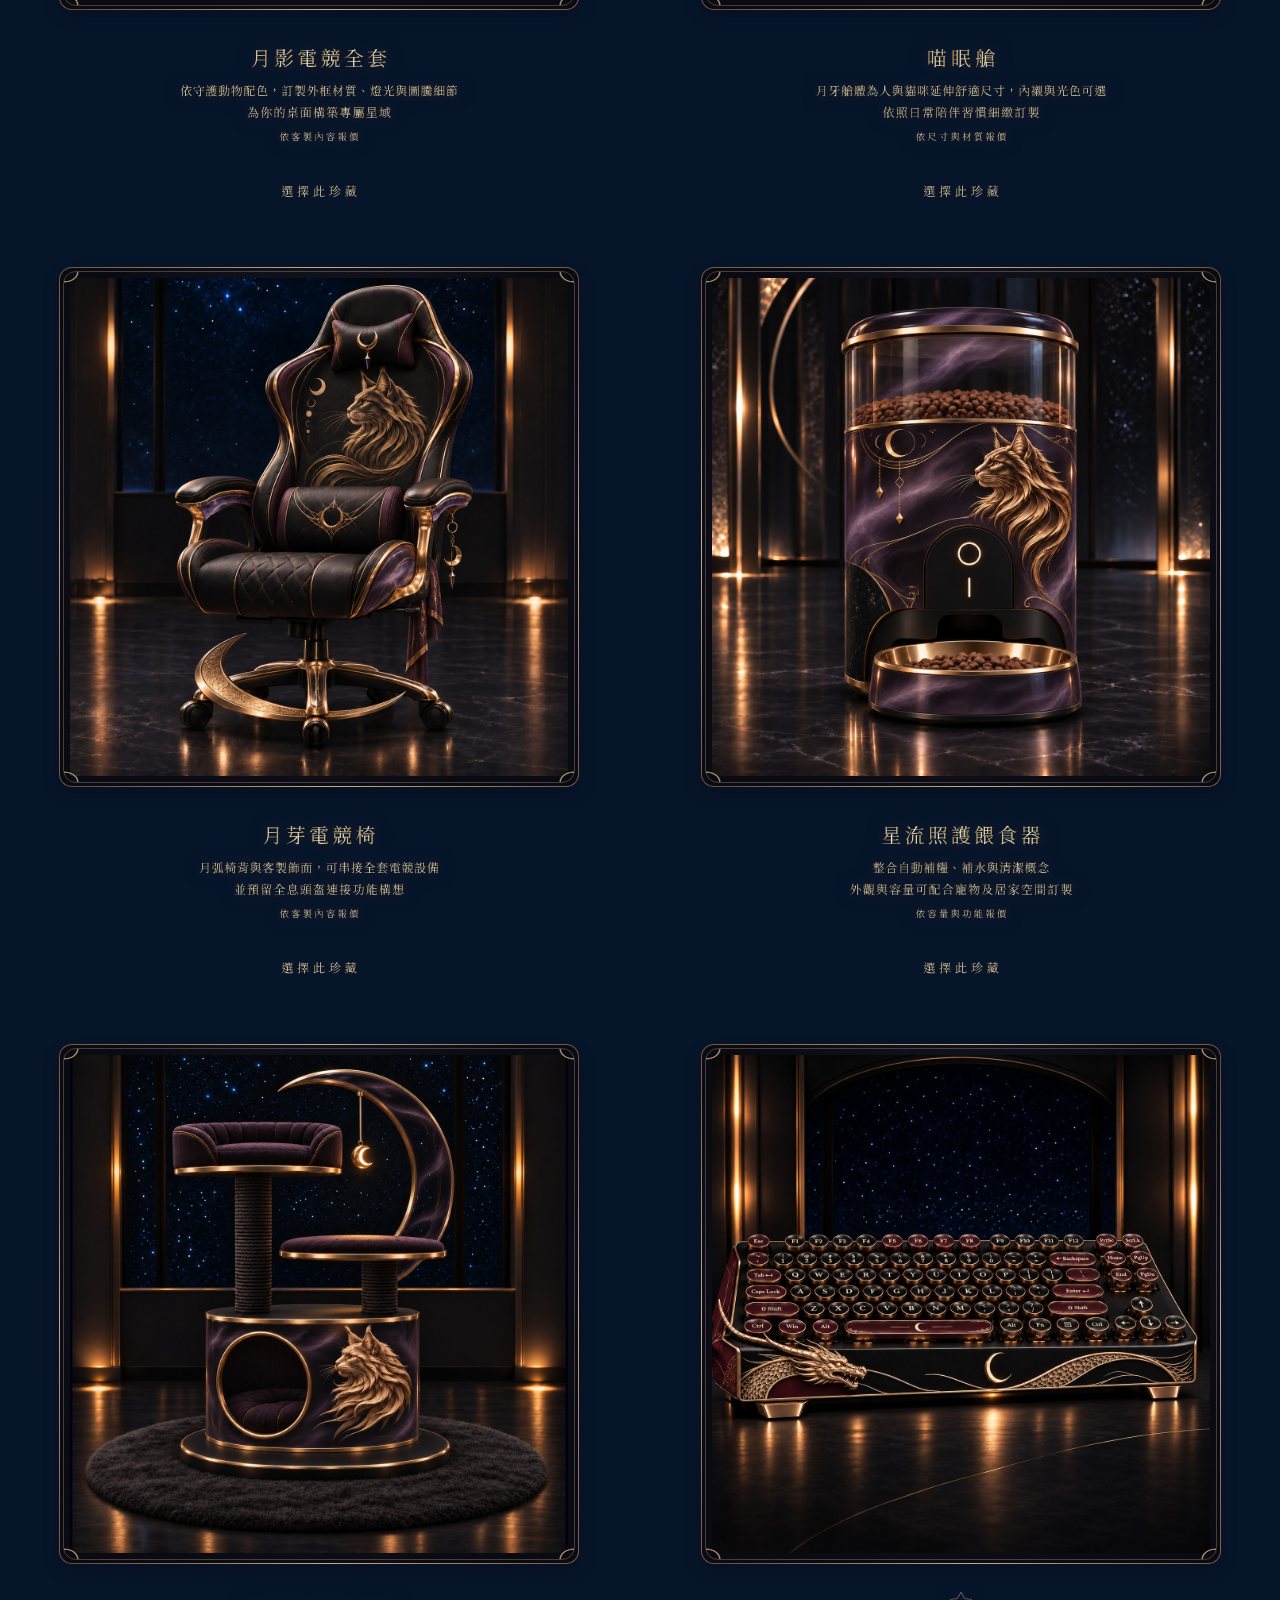
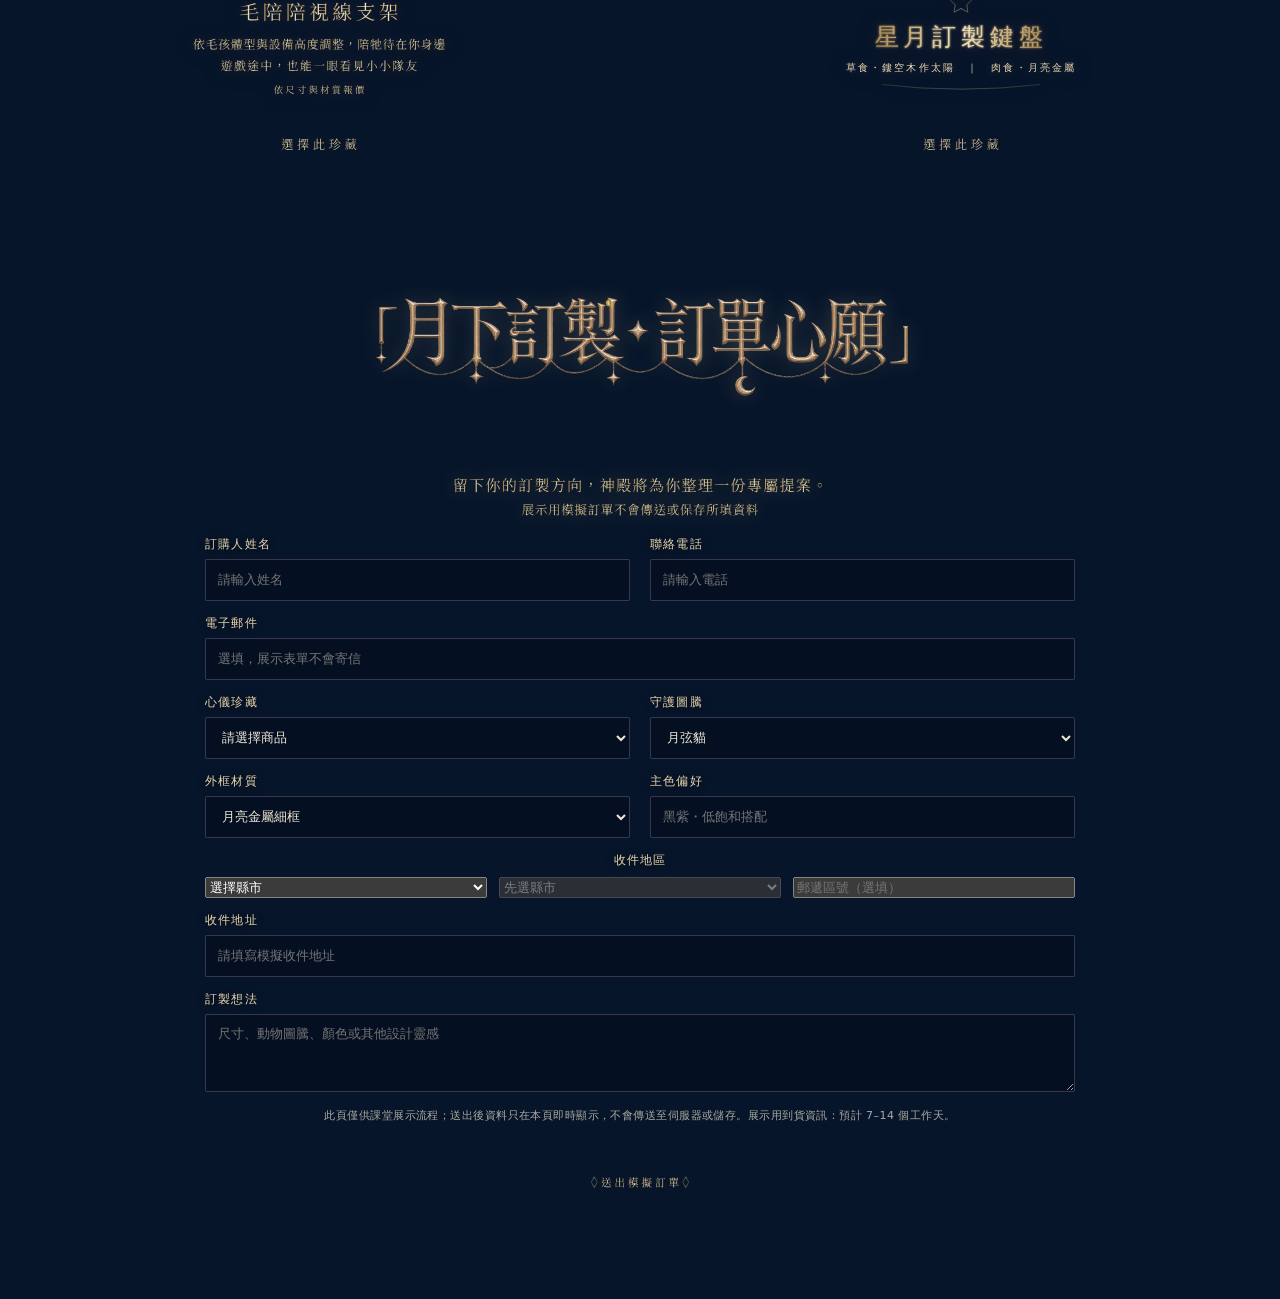
==== commit d0fefa52: "Publish the selected Moonstring Cat nightlight stand" ====
--- a/atelier/index.html
+++ b/atelier/index.html
@@ -209,7 +209,7 @@
  const welcome=document.getElementById('animalWelcome');
  const note=document.getElementById('animalMaterialNote');
  const darkAnimals=new Set(['cat','wolf','bear','raven','dragon']);
- const catOverrides={gaming:'../assets/catalog/moonstring-cat-gaming.jpg?v=20261127',keyboard:'../assets/catalog/moonstring-cat-keyboard.jpg?v=20261127',chair:'../assets/catalog/moonstring-cat-chair.jpg?v=20261127',pod:'../assets/catalog/moonstring-cat-pod.jpg?v=20261127',companion:'../assets/catalog/moonstring-cat-companion.jpg?v=20261127'};
+ const catOverrides={gaming:'../assets/catalog/moonstring-cat-gaming.jpg?v=20261127',keyboard:'../assets/catalog/moonstring-cat-keyboard.jpg?v=20261127',chair:'../assets/catalog/moonstring-cat-chair.jpg?v=20261127',pod:'../assets/catalog/moonstring-cat-pod.jpg?v=20261127',companion:'../assets/catalog/moonstring-cat-companion-nightlight.jpg?v=20261127'};
  const validAnimal=key=>Object.hasOwn(animals,key);
  function chooseAnimal(key,save=true){
    if(!validAnimal(key))key='cat';
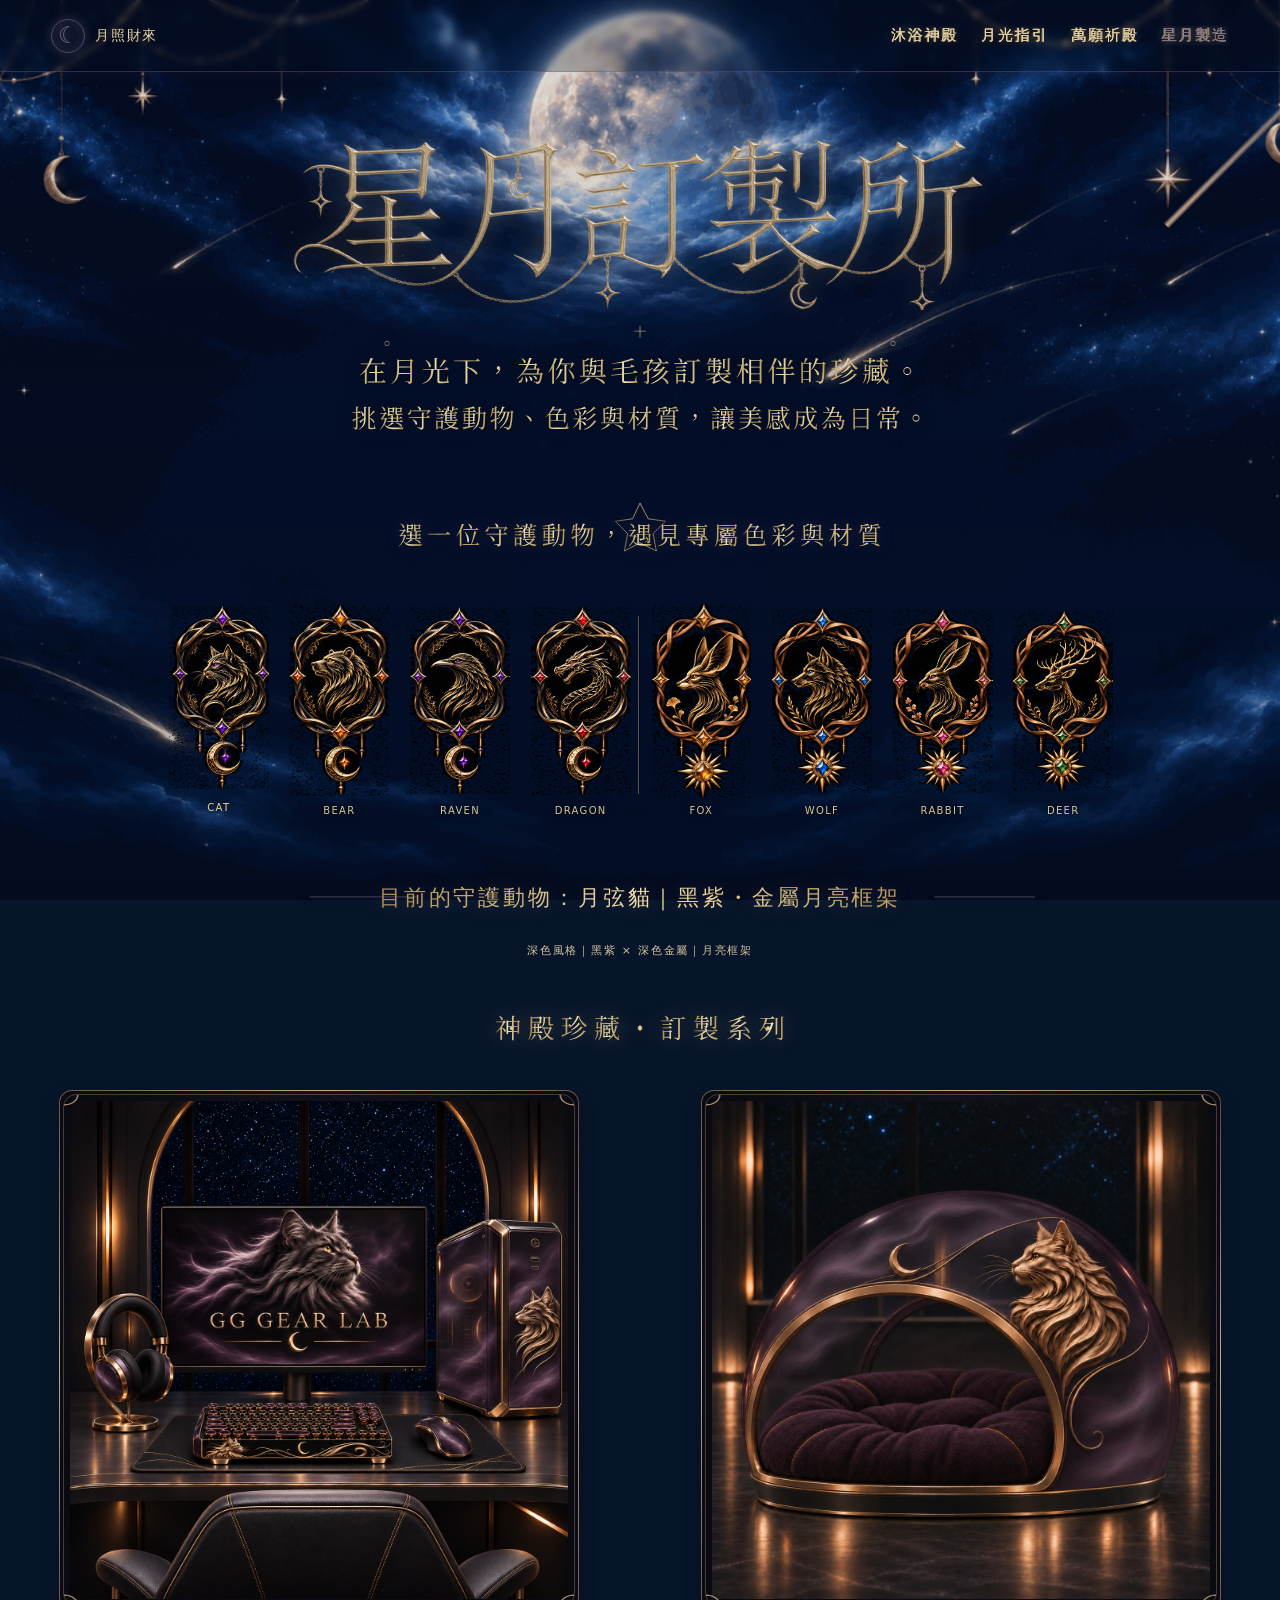
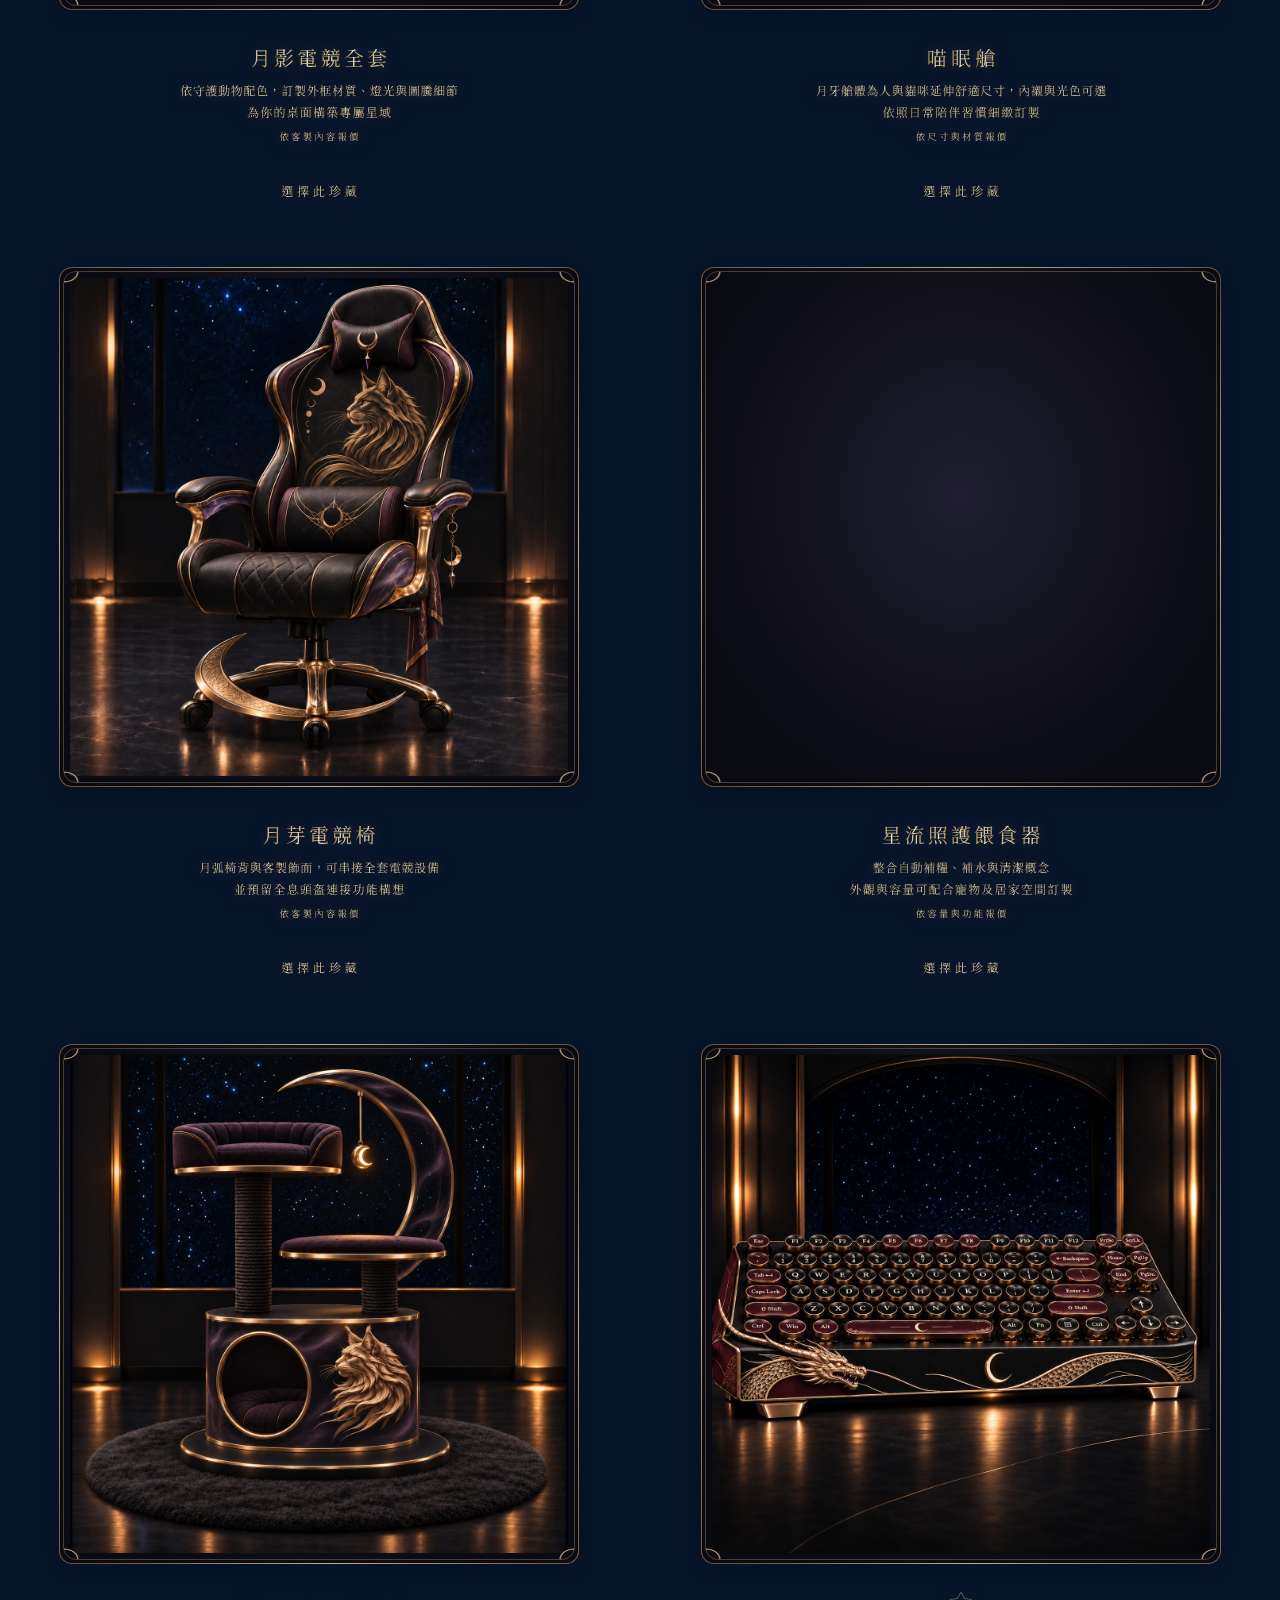
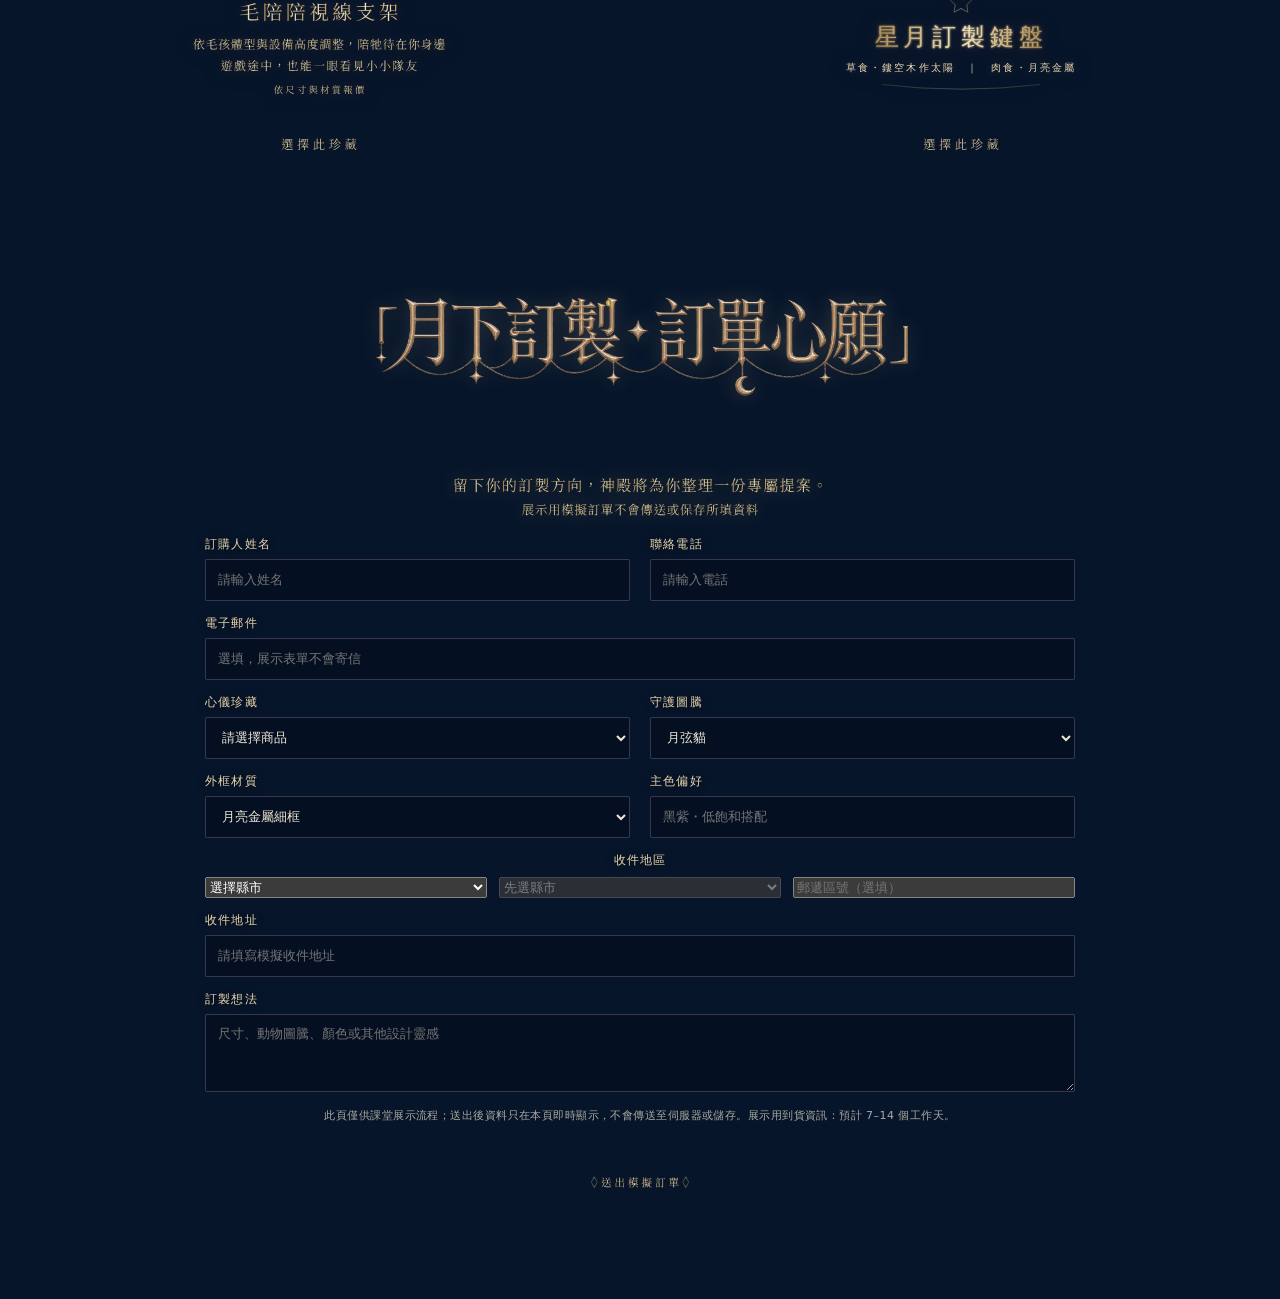
==== commit 96c923fb: "Publish the cool-gray Frost Wolf collection" ====
--- a/atelier/index.html
+++ b/atelier/index.html
@@ -195,25 +195,25 @@
 </main>
 <script>
 (()=>{
- const animals={cat:['#71627f','黑紫・金屬月亮框架'],fox:['#a08a69','淺沙岩大地色・木作太陽框架'],wolf:['#7188a2','黑藍霧色・金屬月亮框架'],rabbit:['#bd929c','白粉沙漠玫瑰・木作太陽框架'],deer:['#929e82','白綠鼠尾草・木作太陽框架'],bear:['#80644f','深咖啡大地色・金屬月亮框架'],raven:['#6c6b82','深靛灰紫・金屬月亮框架'],dragon:['#925b61','黑紅酒紅・金屬月亮框架']};
- const paletteNames={cat:'黑紫',fox:'沙岩駝色',wolf:'黑藍',rabbit:'沙漠玫瑰粉',deer:'鼠尾草綠',bear:'咖啡大地色',raven:'深靛灰紫',dragon:'黑紅酒紅'};
+ const animals={cat:['#71627f','黑紫・金屬月亮框架'],fox:['#a08a69','淺沙岩大地色・木作太陽框架'],wolf:['#929ba8','冷灰・香檳金・太陽圖騰'],rabbit:['#bd929c','白粉沙漠玫瑰・木作太陽框架'],deer:['#929e82','白綠鼠尾草・木作太陽框架'],bear:['#80644f','深咖啡大地色・金屬月亮框架'],raven:['#6c6b82','深靛灰紫・金屬月亮框架'],dragon:['#925b61','黑紅酒紅・金屬月亮框架']};
+ const paletteNames={cat:'黑紫',fox:'沙岩駝色',wolf:'冷灰',rabbit:'沙漠玫瑰粉',deer:'鼠尾草綠',bear:'咖啡大地色',raven:'深靛灰紫',dragon:'黑紅酒紅'};
  const names={cat:'月弦貓',fox:'琥珀狐',wolf:'霜狼',rabbit:'月桂兔',deer:'森語鹿',bear:'暮棕熊',raven:'星夜鴉',dragon:'曜焰龍'};
  const art={
-  gaming:{fox:'../assets/catalog/amber-fox-gaming.jpg?v=20261126',rabbit:'../assets/catalog/wood-gaming-rabbit.jpg?v=20261120g',deer:'../assets/catalog/wood-gaming-deer.jpg?v=20261120g'},
-  keyboard:{dragon:'../assets/catalog/luxury-dragon-keyboard.jpg?v=20261126',fox:'../assets/catalog/amber-fox-keyboard.jpg?v=20261126',rabbit:'../assets/catalog/wood-keyboard-rabbit.jpg?v=20261120g',deer:'../assets/catalog/wood-keyboard-deer.jpg?v=20261120g'},
-  pod:{fox:'../assets/catalog/amber-fox-pod.jpg?v=20261126',rabbit:'../assets/catalog/wood-pod-rabbit.jpg?v=20261120g',deer:'../assets/catalog/wood-pod-deer.jpg?v=20261120g'},
-  chair:{dragon:'../assets/catalog/luxury-dragon-chair.jpg?v=20261126',fox:'../assets/catalog/amber-fox-chair.jpg?v=20261126',rabbit:'../assets/catalog/crescent-chair-herbivore.jpg?v=20261120g',deer:'../assets/catalog/crescent-chair-deer.jpg?v=20261120g'},
-  feeder:{fox:'../assets/catalog/amber-fox-feeder.jpg?v=20261126',rabbit:'../assets/catalog/wood-feeder-rabbit.jpg?v=20261120g',deer:'../assets/catalog/wood-feeder-deer.jpg?v=20261120g',cat:'../assets/catalog/moonstring-cat-feeder.jpg?v=20261127',wolf:'../assets/catalog/wolf-feeder.jpg?v=20261120h',bear:'../assets/catalog/bear-feeder.jpg?v=20261120h',raven:'../assets/catalog/raven-feeder.jpg?v=20261120h',dragon:'../assets/catalog/luxury-dragon-feeder.jpg?v=20261126'},
-  companion:{fox:'../assets/catalog/amber-fox-companion.jpg?v=20261126',rabbit:'../assets/catalog/rabbit-companion.jpg?v=20261120g',deer:'../assets/catalog/deer-companion.jpg?v=20261120g',carnivore:'../assets/catalog/companion-stand-carnivore.jpg?v=20261120f',herbivore:'../assets/catalog/companion-stand-herbivore.jpg?v=20261120f'}
+  gaming:{wolf:'../assets/catalog/frost-wolf-gaming.jpg?v=20261127',fox:'../assets/catalog/amber-fox-gaming.jpg?v=20261126',rabbit:'../assets/catalog/wood-gaming-rabbit.jpg?v=20261120g',deer:'../assets/catalog/wood-gaming-deer.jpg?v=20261120g'},
+  keyboard:{wolf:'../assets/catalog/frost-wolf-keyboard.jpg?v=20261127',dragon:'../assets/catalog/luxury-dragon-keyboard.jpg?v=20261126',fox:'../assets/catalog/amber-fox-keyboard.jpg?v=20261126',rabbit:'../assets/catalog/wood-keyboard-rabbit.jpg?v=20261120g',deer:'../assets/catalog/wood-keyboard-deer.jpg?v=20261120g'},
+  pod:{wolf:'../assets/catalog/frost-wolf-pod.jpg?v=20261127',fox:'../assets/catalog/amber-fox-pod.jpg?v=20261126',rabbit:'../assets/catalog/wood-pod-rabbit.jpg?v=20261120g',deer:'../assets/catalog/wood-pod-deer.jpg?v=20261120g'},
+  chair:{wolf:'../assets/catalog/frost-wolf-chair.jpg?v=20261127',dragon:'../assets/catalog/luxury-dragon-chair.jpg?v=20261126',fox:'../assets/catalog/amber-fox-chair.jpg?v=20261126',rabbit:'../assets/catalog/crescent-chair-herbivore.jpg?v=20261120g',deer:'../assets/catalog/crescent-chair-deer.jpg?v=20261120g'},
+  feeder:{fox:'../assets/catalog/amber-fox-feeder.jpg?v=20261126',rabbit:'../assets/catalog/wood-feeder-rabbit.jpg?v=20261120g',deer:'../assets/catalog/wood-feeder-deer.jpg?v=20261120g',cat:'../assets/catalog/moonstring-cat-feeder.jpg?v=20261127',wolf:'../assets/catalog/frost-wolf-feeder.jpg?v=20261127',bear:'../assets/catalog/bear-feeder.jpg?v=20261120h',raven:'../assets/catalog/raven-feeder.jpg?v=20261120h',dragon:'../assets/catalog/luxury-dragon-feeder.jpg?v=20261126'},
+  companion:{wolf:'../assets/catalog/frost-wolf-companion.jpg?v=20261127',fox:'../assets/catalog/amber-fox-companion.jpg?v=20261126',rabbit:'../assets/catalog/rabbit-companion.jpg?v=20261120g',deer:'../assets/catalog/deer-companion.jpg?v=20261120g',carnivore:'../assets/catalog/companion-stand-carnivore.jpg?v=20261120f',herbivore:'../assets/catalog/companion-stand-herbivore.jpg?v=20261120f'}
  };
  const welcome=document.getElementById('animalWelcome');
  const note=document.getElementById('animalMaterialNote');
- const darkAnimals=new Set(['cat','wolf','bear','raven','dragon']);
+ const darkAnimals=new Set(['cat','bear','raven','dragon']);
  const catOverrides={gaming:'../assets/catalog/moonstring-cat-gaming.jpg?v=20261127',keyboard:'../assets/catalog/moonstring-cat-keyboard.jpg?v=20261127',chair:'../assets/catalog/moonstring-cat-chair.jpg?v=20261127',pod:'../assets/catalog/moonstring-cat-pod.jpg?v=20261127',companion:'../assets/catalog/moonstring-cat-companion-nightlight.jpg?v=20261127'};
  const validAnimal=key=>Object.hasOwn(animals,key);
  function chooseAnimal(key,save=true){
    if(!validAnimal(key))key='cat';
-   const [accent,desc]=animals[key],lightTheme=key==='fox'||key==='rabbit'||key==='deer',diet=lightTheme?'light':'dark';
+   const [accent,desc]=animals[key],lightTheme=key==='fox'||key==='wolf'||key==='rabbit'||key==='deer',diet=lightTheme?'light':'dark';
    document.documentElement.style.setProperty('--animal',accent);document.documentElement.style.setProperty('--animal-soft',accent+'44');
    document.documentElement.dataset.animal=key;document.body.dataset.diet=diet;
    document.querySelectorAll('.animal-tab').forEach(tab=>tab.setAttribute('aria-pressed',String(tab.dataset.animal===key)));
@@ -229,7 +229,7 @@
    });
    const line=`目前的守護動物：${names[key]}｜${desc}`;welcome.alt=line;
    welcome.src='data:image/svg+xml;charset=UTF-8,'+encodeURIComponent(`<svg xmlns="http://www.w3.org/2000/svg" viewBox="0 0 1100 100"><defs><linearGradient id="g" x1="0" x2="1"><stop stop-color="#a98b52"/><stop offset=".5" stop-color="#f0dfa9"/><stop offset="1" stop-color="#b9985b"/></linearGradient></defs><path d="M90 52h150m720 0h150" stroke="${accent}" fill="none" opacity=".85"/><text x="550" y="64" text-anchor="middle" fill="url(#g)" font-family="Noto Serif TC,BiauKai,KaiTi,serif" font-size="31" letter-spacing="4">${line}</text></svg>`);
-   note.textContent=lightTheme?`淺色風格｜木作 70%・${paletteNames[key]} 20%・暖白 10%｜太陽木架`:`深色風格｜${paletteNames[key]} × 深色金屬｜月亮框架`;
+   note.textContent=key==="wolf"?"淺色風格｜冷灰皮革・灰絨・香檳金｜太陽圖騰":lightTheme?`淺色風格｜木作 70%・${paletteNames[key]} 20%・暖白 10%｜太陽木架`:`深色風格｜${paletteNames[key]} × 深色金屬｜月亮框架`;
    document.getElementById('animalChoice').value=names[key];
    document.getElementById('frameChoice').value=lightTheme?'鏤空木作太陽框架':'月亮金屬細框';
    document.getElementById('colorChoice').placeholder=`${paletteNames[key]}・低飽和搭配`;
